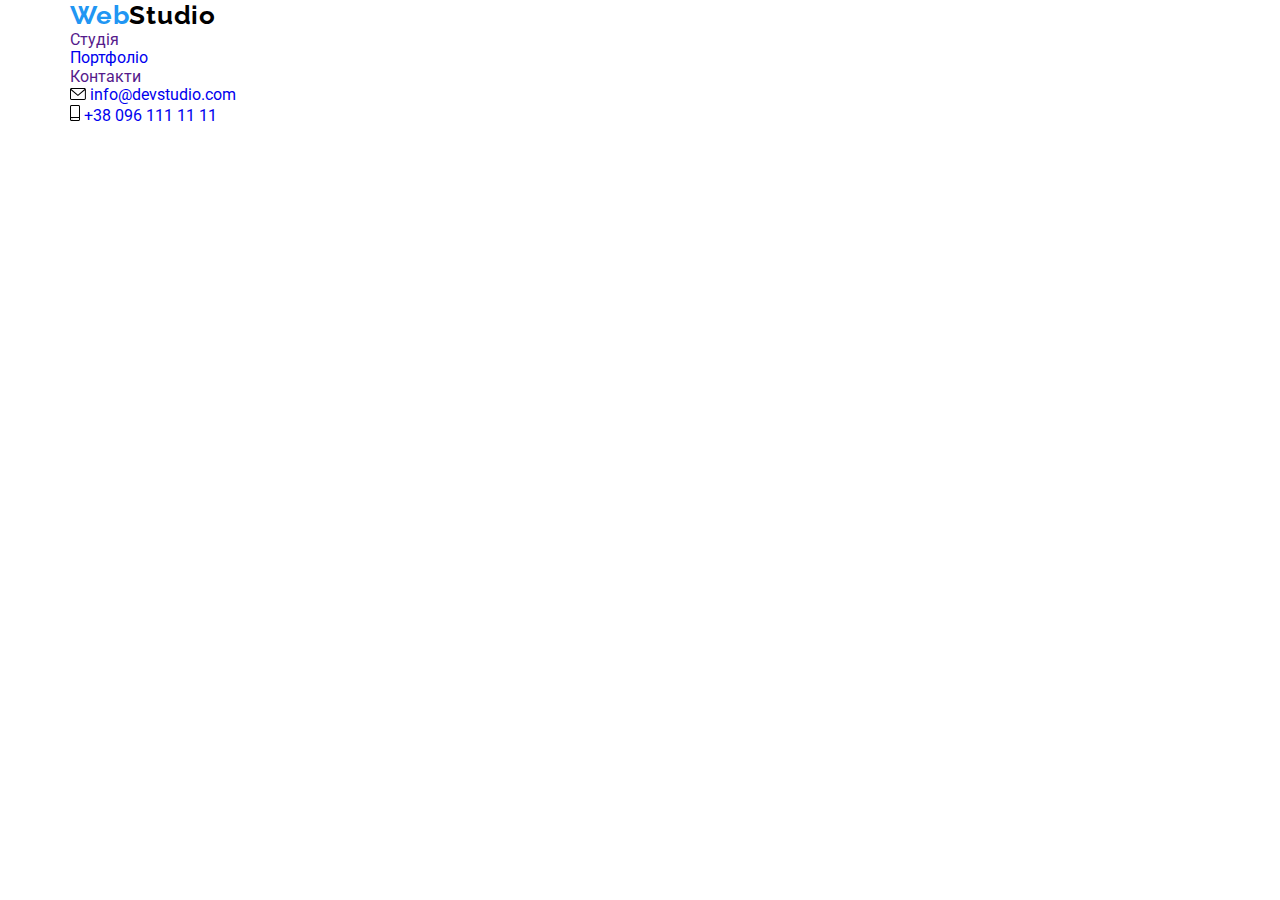
==== index.html @ 289522ed "add img" ====
<!DOCTYPE html>
<html lang="uk">
  <head>
    <meta charset="UTF-8" />
    <meta http-equiv="X-UA-Compatible" content="IE=edge" />
    <meta name="viewport" content="width=device-width, initial-scale=1.0" />
    <title lang="en">WebStudio</title>
    <link rel="preconnect" href="https://fonts.googleapis.com" />
    <link rel="preconnect" href="https://fonts.gstatic.com" crossorigin />
    <link
      href="https://fonts.googleapis.com/css2?family=Raleway:wght@700&family=Roboto:wght@400;500;700;900&display=swap"
      rel="stylesheet"
    />
    <link
      rel="stylesheet"
      href="https://cdn.jsdelivr.net/npm/modern-normalize@1.1.0/modern-normalize.min.css"
    />
    <link rel="stylesheet" href="./css/main.min.css" />
  </head>

  <body>
    <!-- header -->
    <header class="page-header">
      <div class="container page-header__container">
        <nav class="page-nav">
          <a class="logo link" href="./index.html" lang="en"
            >Web<span class="logo__dark">Studio</span></a
          >
          <ul class="menu list">
            <li class="menu__item">
              <a class="menu__link menu__link_current underline_current link" href="">Студія</a>
            </li>
            <li class="menu__item">
              <a class="menu__link link" href="./portfolio.html">Портфоліо</a>
            </li>
            <li class="menu__item">
              <a class="menu__link link" href="">Контакти</a>
            </li>
          </ul>
        </nav>

        <ul class="contacts list">
          <li class="contacts__item">
            <a
              class="contacts__link contacts__link_theme-light link"
              href="mailto:info@devstudio.com"
            >
              <svg class="contacts__icon" width="16" height="12">
                <use href="./images/sprite.svg#icon-envelope-hover"></use>
              </svg>
              info@devstudio.com</a
            >
          </li>
          <li class="contacts__item">
            <a class="contacts__link contacts__link_theme-light link" href="tel:+380961111111">
              <svg class="contacts__icon" width="10" height="16">
                <use href="./images/sprite.svg#icon-smartphone"></use>
              </svg>
              +38 096 111 11 11</a
            >
          </li>
        </ul>
      </div>
    </header>

    <main>
      <!-- hero -->
      <!-- <section class="hero">
        <div class="container">
          <h1 class="hero__title">Ефективні рішення для вашого бізнесу</h1>
          <button class="hero__btn" type="button" data-modal-open>Замовити послугу</button>
        </div>
      </section> -->

      <!-- content -->
      <!-- <section class="section">
        <div class="container">
          <h2 class="visually-hidden">наші переваги</h2>
          <ul class="content content__list list">
            <li>
              <div class="content__icon-box">
                <svg width="70" height="70">
                  <use href="./images/sprite.svg#icon-antenna"></use>
                </svg>
              </div>
              <h3 class="content__title">УВАГА ДО ДЕТАЛЕЙ</h3>
              <p class="content__text">
                Ідейні міркування, і навіть початок повсякденної роботи з формування позиції.
              </p>
            </li>
            <li>
              <div class="content__icon-box">
                <svg width="70" height="70">
                  <use href="./images/sprite.svg#icon-clock"></use>
                </svg>
              </div>
              <h3 class="content__title">ПУНКТУАЛЬНІСТЬ</h3>
              <p class="content__text">
                Завдання організації, особливо рамки і місце навчання кадрів тягне у себе.
              </p>
            </li>
            <li>
              <div class="content__icon-box">
                <svg width="70" height="70">
                  <use href="./images/sprite.svg#icon-diagram"></use>
                </svg>
              </div>
              <h3 class="content__title">ПЛАНУВАННЯ</h3>
              <p class="content__text">
                Так само консультація з широким активом значною мірою зумовлює.
              </p>
            </li>
            <li>
              <div class="content__icon-box">
                <svg width="70" height="70">
                  <use href="./images/sprite.svg#icon-astronaut"></use>
                </svg>
              </div>
              <h3 class="content__title">СУЧАСНІ ТЕХНОЛОГІЇ</h3>
              <p class="content__text">
                Значимість цих проблем настільки очевидна, що реалізація планових завдань.
              </p>
            </li>
          </ul>
        </div>
      </section> -->

      <!-- <section class="section section_no-padding-top">
        <div class="container">
          <h2 class="section__title">Чим ми займаємося</h2>
          <ul class="img-box list">
            <li class="img-box__item">
              <img src="./images/what-do/keyboard.jpg" alt="клавіатура" width="370" height="294" />
              <p class="img-box__text">Десктопні додатки</p>
            </li>
            <li class="img-box__item">
              <img src="./images/what-do/laptop.jpg" alt="ноутбук" width="370" height="294" />
              <p class="img-box__text">Мобільні додатки</p>
            </li>
            <li class="img-box__item">
              <img src="./images/what-do/tablet.jpg" alt="планшет" width="370" height="294" />
              <p class="img-box__text">Дизайнерські рішення</p>
            </li>
          </ul>
        </div>
      </section> -->

      <!-- team -->
      <!-- <section class="section section_other-background">
        <div class="container">
          <h2 class="section__title">Наша команда</h2>
          <ul class="team list">
            <li class="team__item">
              <img
                src="./images/employees/igor.jpg"
                alt="Ігор Дем'яненко"
                width="270"
                height="260"
              />
              <div class="team__wrapper">
                <h3 class="team__title">Ігор Дем'яненко</h3>
                <p class="team__text" lang="en">Product Designer</p>
                <ul class="social list">
                  <li class="social__item">
                    <a class="social__link" href="">
                      <svg class="social__icon" width="20" height="20">
                        <use href="./images/sprite.svg#icon-instagram"></use>
                      </svg>
                    </a>
                  </li>
                  <li class="social__item">
                    <a class="social__link" href="">
                      <svg class="social__icon" width="20" height="20">
                        <use href="./images/sprite.svg#icon-twitter"></use>
                      </svg>
                    </a>
                  </li>
                  <li class="social__item">
                    <a class="social__link" href="">
                      <svg class="social__icon" width="20" height="20">
                        <use href="./images/sprite.svg#icon-facebook"></use>
                      </svg>
                    </a>
                  </li>
                  <li class="social__item">
                    <a class="social__link" href="">
                      <svg class="social__icon" width="20" height="20">
                        <use href="./images/sprite.svg#icon-linkedin"></use>
                      </svg>
                    </a>
                  </li>
                </ul>
              </div>
            </li>
            <li class="team__item">
              <img src="./images/employees/olga.jpg" alt="Ольга Рєпіна" width="270" height="260" />
              <div class="team__wrapper">
                <h3 class="team__title">Ольга Рєпіна</h3>
                <p class="team__text" lang="en">Frontend Developer</p>
                <ul class="social list">
                  <li class="social__item">
                    <a class="social__link" href="">
                      <svg class="social__icon" width="20" height="20">
                        <use href="./images/sprite.svg#icon-instagram"></use>
                      </svg>
                    </a>
                  </li>
                  <li class="social__item">
                    <a class="social__link" href="">
                      <svg class="social__icon" width="20" height="20">
                        <use href="./images/sprite.svg#icon-twitter"></use>
                      </svg>
                    </a>
                  </li>
                  <li class="social__item">
                    <a class="social__link" href="">
                      <svg class="social__icon" width="20" height="20">
                        <use href="./images/sprite.svg#icon-facebook"></use>
                      </svg>
                    </a>
                  </li>
                  <li class="social__item">
                    <a class="social__link" href="">
                      <svg class="social__icon" width="20" height="20">
                        <use href="./images/sprite.svg#icon-linkedin"></use>
                      </svg>
                    </a>
                  </li>
                </ul>
              </div>
            </li>
            <li class="team__item">
              <img
                src="./images/employees/nikolay.jpg"
                alt="Микола Тарасов"
                width="270"
                height="260"
              />
              <div class="team__wrapper">
                <h3 class="team__title">Микола Тарасов</h3>
                <p class="team__text" lang="en">Marketing</p>
                <ul class="social list">
                  <li class="social__item">
                    <a class="social__link" href="">
                      <svg class="social__icon" width="20" height="20">
                        <use href="./images/sprite.svg#icon-instagram"></use>
                      </svg>
                    </a>
                  </li>
                  <li class="social__item">
                    <a class="social__link" href="">
                      <svg class="social__icon" width="20" height="20">
                        <use href="./images/sprite.svg#icon-twitter"></use>
                      </svg>
                    </a>
                  </li>
                  <li class="social__item">
                    <a class="social__link" href="">
                      <svg class="social__icon" width="20" height="20">
                        <use href="./images/sprite.svg#icon-facebook"></use>
                      </svg>
                    </a>
                  </li>
                  <li class="social__item">
                    <a class="social__link" href="">
                      <svg class="social__icon" width="20" height="20">
                        <use href="./images/sprite.svg#icon-linkedin"></use>
                      </svg>
                    </a>
                  </li>
                </ul>
              </div>
            </li>
            <li class="team__item">
              <img src="./images/employees/mykhail.jpg" alt="Михайло Єрмаков" width="270" />
              <div class="team__wrapper">
                <h3 class="team__title">Михайло Єрмаков</h3>
                <p class="team__text" lang="en">UI Designer</p>
                <ul class="social list">
                  <li class="social__item">
                    <a class="social__link" href="">
                      <svg class="social__icon" width="20" height="20">
                        <use href="./images/sprite.svg#icon-instagram"></use>
                      </svg>
                    </a>
                  </li>
                  <li class="social__item">
                    <a class="social__link" href="">
                      <svg class="social__icon" width="20" height="20">
                        <use href="./images/sprite.svg#icon-twitter"></use>
                      </svg>
                    </a>
                  </li>
                  <li class="social__item">
                    <a class="social__link" href="">
                      <svg class="social__icon" width="20" height="20">
                        <use href="./images/sprite.svg#icon-facebook"></use>
                      </svg>
                    </a>
                  </li>
                  <li class="social__item">
                    <a class="social__link" href="">
                      <svg class="social__icon" width="20" height="20">
                        <use href="./images/sprite.svg#icon-linkedin"></use>
                      </svg>
                    </a>
                  </li>
                </ul>
              </div>
            </li>
          </ul>
        </div>
      </section> -->

      <!-- clients -->
      <!-- <section class="section">
        <div class="container">
          <h2 class="section__title">Постійні клієнти</h2>
          <ul class="clients list">
            <li class="clients__item">
              <a href="" class="clients__link">
                <svg class="clients__icon" width="106" height="60">
                  <use href="./images/sprite.svg#icon-group-1"></use>
                </svg>
              </a>
            </li>
            <li class="clients__item">
              <a href="" class="clients__link">
                <svg class="clients__icon" width="106" height="60">
                  <use href="./images/sprite.svg#icon-group-2"></use>
                </svg>
              </a>
            </li>
            <li class="clients__item">
              <a href="" class="clients__link">
                <svg class="clients__icon" width="106" height="60">
                  <use href="./images/sprite.svg#icon-group-3"></use>
                </svg>
              </a>
            </li>
            <li class="clients__item">
              <a href="" class="clients__link">
                <svg class="clients__icon" width="106" height="60">
                  <use href="./images/sprite.svg#icon-group-4"></use>
                </svg>
              </a>
            </li>
            <li class="clients__item">
              <a href="" class="clients__link">
                <svg class="clients__icon" width="106" height="60">
                  <use href="./images/sprite.svg#icon-group-5"></use>
                </svg>
              </a>
            </li>
            <li class="clients__item">
              <a href="" class="clients__link">
                <svg class="clients__icon" width="106" height="60">
                  <use href="./images/sprite.svg#icon-group-6"></use>
                </svg>
              </a>
            </li>
          </ul>
        </div>
      </section> -->
    </main>

    <!-- footer -->
    <!-- <footer class="footer">
      <div class="container holder">
        <div class="address__footer">
          <a class="logo link" href="./index.html" lang="en"
            >Web<span class="logo__light">Studio</span></a
          >
          <address class="address">
            <ul class="address__list list">
              <li class="address__item">
                <a
                  class="address__map link"
                  href="https://goo.gl/maps/wQYxwLy2fmPHbs7g9"
                  target="_blank"
                  rel="noreferrer noopener"
                  >м. Київ, пр-т Лесі Українки, 26</a
                >
              </li>
              <li class="address__item">
                <a
                  class="address__link address__link_theme-dark link"
                  href="mailto:info@example.com"
                  >info@example.com></a
                >
              </li>
              <li class="address__item">
                <a class="address__link address__link_theme-dark link" href="tel:+380991111111"
                  >+38 099 111 11 11</a
                >
              </li>
            </ul>
          </address>
        </div> -->

    <!-- <div class="join">
          <h2 class="footer__title">приєднуйтесь</h2>
          <ul class="social list">
            <li class="social__item">
              <a href="" class="social__link social__link_theme-dark">
                <svg class="social__icon social__icon_theme-dark" width="20" height="20">
                  <use href="./images/sprite.svg#icon-instagram"></use>
                </svg>
              </a>
            </li>
            <li class="social__item">
              <a href="" class="social__link social__link_theme-dark">
                <svg class="social__icon social__icon_theme-dark" width="20" height="20">
                  <use href="./images/sprite.svg#icon-twitter"></use>
                </svg>
              </a>
            </li>
            <li class="social__item">
              <a href="" class="social__link social__link_theme-dark">
                <svg class="social__icon social__icon_theme-dark" width="20" height="20">
                  <use href="./images/sprite.svg#icon-facebook"></use>
                </svg>
              </a>
            </li>
            <li class="social__item">
              <a href="" class="social__link social__link_theme-dark">
                <svg class="social__icon social__icon_theme-dark" width="20" height="20">
                  <use href="./images/sprite.svg#icon-linkedin"></use>
                </svg>
              </a>
            </li>
          </ul>
        </div>

        <div class="form-footer">
          <p class="footer__title">Підпишіться на розсилку</p>
          <form class="subscribe">
            <label class="subscribe__label">
              <input type="email" name="email" class="subscribe__input" placeholder="E-mail" />
            </label>
            <button class="subscribe__btn" type="submit">
              <span class="subscribe__text"
                >Підписатися
                <svg class="subscribe__icon" width="24" height="24">
                  <use href="./images/sprite.svg#icon-send"></use>
                </svg>
              </span>
            </button>
          </form>
        </div>
      </div>
    </footer> -->

    <!-- modal btn -->

    <!-- <div class="backdrop is-hidden" data-modal>
      <div class="modal-box">
        <button type="button" class="modal-box__btn_close" data-modal-close>
          <svg class="modal-box__icon" width="11" height="11">
            <use href="./images/sprite.svg#icon-Vector"></use>
          </svg>
        </button>

        <form class="modal-form">
          <p class="modal-form__title">Залиште свої дані, ми вам передзвонимо</p>
          <label class="modal-form__field">
            <span class="modal-form__label">Ім'я</span>
            <span class="modal-form__wrapper">
              <input
                name="user_name"
                type="text"
                class="modal-form__input"
                required
                pattern="[a-zA-Zа-яА-ЯіІїЇ]+"
                minlength="2"
              />
              <svg class="modal-form__icon" width="18" height="18">
                <use href="./images/sprite.svg#icon-person"></use>
              </svg>
            </span>
          </label>
          <label class="modal-form__field">
            <span class="modal-form__label">Телефон</span>
            <span class="modal-form__wrapper">
              <input
                name="user_phone"
                type="tel"
                class="modal-form__input"
                required
                pattern="[0-9]{3}-[0-9]{3}-[0-9]{2}-[0-9]{2}"
                title="xxx-xxx-xx-xx"
              />
              <svg class="modal-form__icon" width="18" height="18">
                <use href="./images/sprite.svg#icon-phone"></use>
              </svg>
            </span>
          </label>
          <label class="modal-form__field">
            <span class="modal-form__label">Пошта</span>
            <span class="modal-form__wrapper">
              <input name="user_email" type="email" class="modal-form__input" required />
              <svg class="modal-form__icon" width="18" height="18">
                <use href="./images/sprite.svg#icon-email"></use>
              </svg>
            </span>
          </label>
          <label class="modal-form__field modal-form_textarea">
            <span class="modal-form__label">Коментар</span>
            <textarea
              class="modal-form__message"
              name="user_massage"
              placeholder="Введіть текст"
            ></textarea>
          </label>
          <input
            id="user-police"
            type="checkbox"
            name="user_police"
            class="modal-form__check visually-hidden"
          />
          <label for="user-police" class="modal-form_success"
            >Погоджуюся з розсилкою та приймаю&nbsp;<a href=""
              ><span class="modal-form__link">Умови договору</span></a
            ></label
          >
          <button type="submit" class="modal-form__submit">Відправити</button>
        </form>
      </div>
    </div> -->

    <!-- <script src="./js/modal.js"></script> -->
  </body>
</html>
---- css/main.min.css ----
.visually-hidden{position:absolute;white-space:nowrap;width:1px;height:1px;overflow:hidden;border:0;padding:0;clip:rect(0 0 0 0);clip-path:inset(50%);margin:-1px}:root{--primary-font: "Roboto", sans-serif;--secondary-font: "Raleway", sans-serif;--primary-text-color: #212121;--secondary-text-color: #757575;--accent-color: #2196F3;--main-color: #FFFFFF;--icon-color: #afb1b8;--duration: 250ms;--timing-function: cubic-bezier(0.4, 0, 0.2, 1)}h1,h2,h3,h4,p{margin-top:0;margin-bottom:0}ol,ul{margin-top:0;margin-bottom:0;padding-left:0}img{display:block}button{cursor:pointer}.list{list-style:none}.link{text-decoration:none}body{font-family:var(--primary-font);color:var(--primary-text-color)}.container{padding-left:15px;padding-right:15px}@media screen and (min-width: 480px){.container{width:450px;margin-left:auto;margin-right:auto}}@media screen and (min-width: 768px){.container{width:738px}}@media screen and (min-width: 1200px){.container{width:1170px}}img{display:block;max-width:100%;height:auto}.section__title{font-weight:700;font-size:36px;line-height:1.16;text-align:center;letter-spacing:.03em;margin-bottom:50px}.backdrop{position:fixed;z-index:100;top:0;left:0;width:100%;height:100%;background-color:rgba(0,0,0,.2);transition:opacity var(--duration) var(--timing-function),visibility var(--duration) var(--timing-function)}.backdrop.is-hidden{opacity:0;visibility:hidden;pointer-events:none}.modal-box{position:absolute;top:50%;left:50%;transform:translate(-50%, -50%);width:528px;height:581px;background-color:var(--main-color);padding:40px}.modal-box__btn_close{position:absolute;top:8px;right:8px;display:flex;align-items:center;justify-content:center;width:30px;height:30px;border-radius:50%;background-color:var(--main-color);border:1px solid rgba(0,0,0,.1);padding:0}.modal-box__icon{transition:fill var(--duration) var(--timing-function)}.modal-box__btn_close:hover .modal-box__icon,.modal-box__btn_close:focus .modal-box__icon{fill:var(--accent-color)}.modal-form{display:flex;flex-direction:column}.modal-form__title{font-weight:700;font-size:20px;line-height:1.15;text-align:center;letter-spacing:.03em;margin-bottom:12px}.modal-form__field{margin-bottom:10px}.modal-form_textarea{margin-bottom:20px}.modal-form__label{display:block;font-weight:400;font-size:12px;line-height:1.16;letter-spacing:.01em;color:var(--secondary-text-color);margin-bottom:4px}.modal-form__wrapper{display:block;position:relative}.modal-form__input{width:100%;height:40px;border:1px solid rgba(33,33,33,.2);border-radius:4px;padding-left:42px;transition:border-color var(--duration) var(--timing-function)}.modal-form__input:focus{outline:0;border-color:var(--accent-color)}.modal-form__icon{position:absolute;top:11px;left:12px;transition:fill var(--duration) var(--timing-function)}.modal-form__input:focus+.modal-form__icon{fill:var(--accent-color)}.modal-form__message{display:block;width:100%;height:120px;padding:12px 16px;border:1px solid rgba(33,33,33,.2);border-radius:4px;resize:none;font-size:12px;transition:border-color var(--duration) var(--timing-function)}.modal-form__message::placeholder{font-size:12px;color:rgba(117,117,117,.5)}.modal-form__message:focus{outline:0;border-color:var(--accent-color)}.modal-form_success{display:flex;justify-content:center;align-items:center;font-weight:400;font-size:14px;line-height:1.71;letter-spacing:.03em;color:var(--secondary-text-color);margin-bottom:30px;cursor:pointer}.modal-form_success::before{display:block;width:16px;height:15px;border:1px solid var(--primary-text-color);box-shadow:0px 4px 4px rgba(0,0,0,.25);border-radius:2px;content:"";cursor:pointer;margin-right:7px}.modal-form__check:checked+.modal-form_success::before{background-color:var(--accent-color);background-image:url("../images/vector/vector-fake.svg");background-repeat:no-repeat;background-position:center;border-color:rgba(0,0,0,0)}.modal-form__check:focus+.modal-form_success::before{outline:1px solid var(--accent-color)}.modal-form__link{color:var(--accent-color);text-decoration:underline var(--accent-color)}.modal-form__submit{align-self:center;border-radius:4px;min-width:200px;padding:10px 32px;font-weight:700;font-size:16px;line-height:1.88;align-items:center;letter-spacing:.06em;color:var(--main-color);background-color:var(--accent-color);border-color:rgba(0,0,0,0);transition:background-color var(--duration) var(--timing-function),box-shadow var(--duration) var(--timing-function)}.modal-form__submit:hover,.modal-form__submit:focus{background-color:#188ce8;box-shadow:0px 4px 4px rgba(0,0,0,.15)}.logo{font-family:var(--secondary-font);font-weight:700;font-size:26px;line-height:1.19;letter-spacing:.03em;color:var(--accent-color)}.logo__dark{color:#000;margin-right:93px}.logo__light{color:var(--main-color)}.hero{max-width:1600px;background-color:#2f303a;text-align:center;padding-top:200px;padding-bottom:200px;background-image:linear-gradient(rgba(47, 48, 58, 0.4), rgba(47, 48, 58, 0.4)),url(../images/hero/bg.jpg);background-size:cover;background-position:center;background-repeat:no-repeat;background-color:#c4c4c4;margin-left:auto;margin-right:auto}.hero__title{width:696px;font-weight:900;font-size:44px;line-height:1.36;letter-spacing:.06em;align-items:center;text-transform:uppercase;color:var(--main-color);margin-left:auto;margin-right:auto;margin-bottom:30px}.hero__btn{border-radius:4px;min-width:200px;padding:10px 32px;font-weight:700;font-size:16px;line-height:1.88;align-items:center;letter-spacing:.06em;color:var(--main-color);background-color:var(--accent-color);border-color:rgba(0,0,0,0);transition:background-color var(--duration) var(--timing-function),box-shadow var(--duration) var(--timing-function)}.hero__btn:hover,.hero__btn:focus{background-color:#188ce8;box-shadow:0px 4px 4px rgba(0,0,0,.15)}.section{padding-top:94px;padding-bottom:94px}.content__list{display:flex;flex-wrap:wrap;justify-content:space-between}.content__title{font-weight:700;font-size:14px;line-height:1.14;letter-spacing:.03em;text-transform:uppercase;margin-bottom:10px}.content__text{width:270px;font-weight:400;font-size:14px;line-height:1.71;letter-spacing:.03em;color:var(--secondary-text-color)}.content__icon-box{display:flex;justify-content:center;align-items:center;margin-bottom:30px;width:270px;height:120px;background-color:#f5f4fa;border-radius:4px}.section_no-padding-top{padding-top:0px}.img-box{display:flex;justify-content:space-between}.img-box__item{position:relative}.img-box__text{position:absolute;display:flex;align-items:center;justify-content:center;font-family:var(--primary-font);font-weight:700;font-size:14px;line-height:1.14;letter-spacing:.03em;text-transform:uppercase;color:var(--main-color);width:100%;height:70px;background:rgba(47,48,58,.8);bottom:0}.section_other-background{background-color:#f5f4fa}.team{display:flex;flex-wrap:wrap}.team__item{width:270px;height:428px;background:var(--main-color);box-shadow:0px 1px 3px rgba(0,0,0,.12),0px 1px 1px rgba(0,0,0,.14),0px 2px 1px rgba(0,0,0,.2);border-radius:0px 0px 4px 4px;flex-basis:calc((100% - 90px)/4)}.team__item:not(:nth-child(4n)){margin-right:30px}.team__title{font-weight:500;font-size:16px;line-height:1.19;text-align:center;letter-spacing:.03em;margin-bottom:10px}.team__text{font-weight:400;font-size:16px;line-height:1.19;text-align:center;letter-spacing:.03em;color:var(--secondary-text-color);margin-bottom:16px}.team__wrapper{padding-top:30px;padding-bottom:30px}.social{display:flex;justify-content:center;gap:10px}.social__link{display:flex;justify-content:center;align-items:center;width:44px;height:44px;border-radius:50%;background-color:var(--main-color);transition:background-color var(--duration) var(--timing-function)}.social__link:hover,.social__link:focus{background-color:var(--accent-color)}.social__icon{fill:var(--icon-color);transition:fill var(--duration) var(--timing-function)}.social__link:hover .social__icon,.social__link:focus .social__icon{fill:var(--main-color)}.clients{display:flex;justify-content:center;gap:30px}.clients__item{width:170px;height:92px}.clients__link{display:flex;justify-content:center;align-items:center;width:100%;height:100%;border:1px solid var(--icon-color);border-radius:4px;transition:border-color var(--duration) var(--timing-function)}.clients__link:hover,.clients__link:focus{border-color:var(--accent-color)}.clients__icon{fill:var(--icon-color);transition:fill var(--duration) var(--timing-function)}.clients__link:hover .clients__icon,.clients__link:focus .clients__icon{fill:var(--accent-color)}.footer{display:flex;background-color:#2f303a;padding:60px 0px}.footer__title{font-family:var(--primary-font);font-weight:700;font-size:14px;line-height:1.14;letter-spacing:.03em;text-transform:uppercase;color:var(--main-color);margin-bottom:20px}.holder{display:flex;align-items:baseline}.address__footer{flex-grow:1;margin-right:70px}.address{font-style:normal;margin-top:20px}.address__map{font-weight:400;font-size:14px;line-height:1.71;letter-spacing:.03em;color:var(--main-color);transition:color var(--duration) var(--timing-function)}.address__map:hover,.address__map:focus{color:var(--accent-color)}.address__item:not(:last-child){margin-bottom:9px}.address__link{display:flex;align-items:center;font-weight:500;font-size:14px;line-height:1.14;letter-spacing:.02em;transition:color var(--duration) var(--timing-function)}.address__link:hover,.address__link:focus{color:var(--accent-color)}.address__link_theme-dark{color:rgba(255,255,255,.6)}.join{margin-right:93px}.social__icon_theme-dark{fill:var(--main-color)}.social__link_theme-dark{background-color:rgba(255,255,255,.1)}.subscribe{display:flex}.subscribe__input{width:358px;height:50px;padding:16px 15px;border:1px solid rgba(255,255,255,.3);filter:drop-shadow(0px 4px 4px rgba(0, 0, 0, 0.15));border-radius:4px;background-color:#2f303a;color:var(--main-color);font-family:var(--primary-font);font-weight:400;font-size:16px;line-height:1.25;letter-spacing:.03em}.subscribe__btn{width:200px;height:50px;border-radius:4px;padding-left:28px;margin-left:12px;background-color:var(--accent-color);border-color:rgba(0,0,0,0);transition:background-color var(--duration) var(--timing-function),box-shadow var(--duration) var(--timing-function)}.subscribe__btn:hover,.subscribe__btn:focus{background-color:#188ce8;box-shadow:0px 4px 4px rgba(0,0,0,.15)}.subscribe__text{display:flex;align-items:center;justify-content:center;font-family:var(--primary-font);font-weight:700;font-size:16px;line-height:1.88;align-items:center;letter-spacing:.06em;color:var(--main-color)}.subscribe__icon{margin-left:10px}.portfolio-nav{display:flex;margin-bottom:50px;justify-content:center}.portfolio-nav__item:not(:last-child){margin-right:8px}.portfolio-btn{font-weight:500;font-size:16px;line-height:1.62;text-align:center;letter-spacing:.03em;cursor:pointer;background-color:#f5f4fa;border-radius:4px;border-color:rgba(0,0,0,0);padding:6px 22px;transition:color var(--duration) var(--timing-function),background-color var(--duration) var(--timing-function),box-shadow var(--duration) var(--timing-function)}.portfolio-btn:hover,.portfolio-btn:focus{color:var(--main-color);background-color:var(--accent-color);box-shadow:0px 4px 4px rgba(0,0,0,.25)}.portfolio-cards{display:flex;flex-wrap:wrap;gap:30px}.portfolio-cards__box{border:1px solid #eee;border-top:rgba(0,0,0,0);padding:24px 20px}.portfolio-cards__title{font-weight:700;font-size:18px;line-height:2;letter-spacing:.06em;margin-bottom:4px;color:var(--primary-text-color)}.portfolio-cards__text{font-weight:400;font-size:16px;line-height:1.88;letter-spacing:.03em;color:var(--secondary-text-color)}.portfolio-cards__link{display:block;transition:box-shadow var(--duration) var(--timing-function)}.portfolio-cards__link:hover,.portfolio-cards__link:focus{cursor:pointer;box-shadow:0px 4px 4px rgba(0,0,0,.25)}.portfolio-cards_overlay{position:relative;overflow:hidden}.overlay{position:absolute;top:0;left:0;font-family:var(--primary-font);font-weight:400;font-size:18px;line-height:1.56;letter-spacing:.03em;color:var(--main-color);background-color:rgba(33,150,243,.9);padding:63px 24px;width:100%;height:100%;transform:translate(0, 100%);transition:transform var(--duration) var(--timing-function)}.portfolio-cards__link:hover .overlay,.portfolio-cards__link:focus .overlay{transform:translate(0, 0)}/*# sourceMappingURL=main.min.css.map */
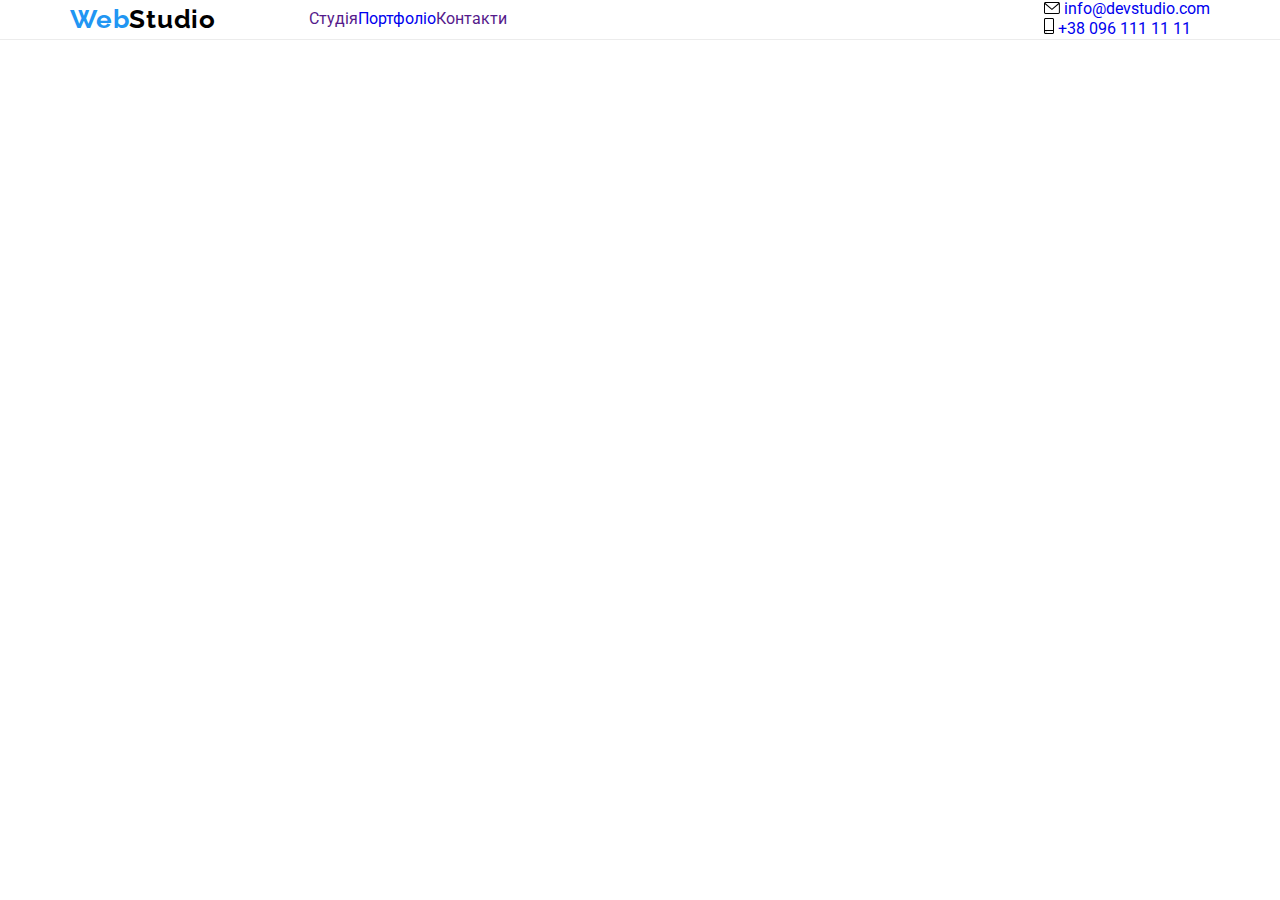
==== commit afcb5fe0: "add mobile-menu" ====
--- a/index.html
+++ b/index.html
@@ -60,6 +60,58 @@
             >
           </li>
         </ul>
+        <button type="button" class="mobile-menu-open" data-menu-open>
+          <svg class="mobile-menu-open__icon" width="40" height="40">
+            <use href="./images/sprite.svg#icon-menu"></use>
+          </svg>
+        </button>
+      </div>
+
+      <div class="mobile-menu" data-menu>
+        <div class="container mobile-menu__container">
+          <button type="button" class="mobile-menu__close-btn" data-menu-close>
+            <svg class="mobile-menu__close-icon" width="40" height="40">
+              <use href="./images/sprite.svg#icon-Vector"></use>
+            </svg>
+          </button>
+          <ul class="mobile-menu__list list">
+            <li class="mobile-menu__item">
+              <a class="link mobile-menu__link mobile-menu__link_current" href="">Студія</a>
+            </li>
+            <li class="mobile-menu__item">
+              <a class="link mobile-menu__link" href="">Портфоліо</a>
+            </li>
+            <li class="mobile-menu__item">
+              <a class="link mobile-menu__link" href="">Контакти</a>
+            </li>
+          </ul>
+          <ul class="mobile-contacts list">
+            <li class="mobile-contacts__item">
+              <a class="link mobile-contacts__link" href="tel:+380961111111"> +38 096 111 11 11 </a>
+            </li>
+            <li class="mobile-contacts__item">
+              <a
+                class="link mobile-contacts__link mobile-contacts__link_change"
+                href="mailto:info@devstudio.com"
+                >info@devstudio.com</a
+              >
+            </li>
+          </ul>
+          <ul class="mobile-socials list">
+            <li class="mobile-socials__item">
+              <a href="" class="mobile-socials__link link" target="_blank">Instagram</a>
+            </li>
+            <li class="mobile-socials__item">
+              <a href="" class="mobile-socials__link link" target="_blank">Twitter</a>
+            </li>
+            <li class="mobile-socials__item">
+              <a href="" class="mobile-socials__link link" target="_blank">Facebook</a>
+            </li>
+            <li class="mobile-socials__item">
+              <a href="" class="mobile-socials__link link" target="_blank">LinkedIn</a>
+            </li>
+          </ul>
+        </div>
       </div>
     </header>
 
@@ -528,6 +580,8 @@
       </div>
     </div> -->
 
+    <script src="./js/mobile-menu.js"></script>
+
     <!-- <script src="./js/modal.js"></script> -->
   </body>
 </html>
--- a/css/main.min.css
+++ b/css/main.min.css
@@ -1 +1 @@
-.visually-hidden{position:absolute;white-space:nowrap;width:1px;height:1px;overflow:hidden;border:0;padding:0;clip:rect(0 0 0 0);clip-path:inset(50%);margin:-1px}:root{--primary-font: "Roboto", sans-serif;--secondary-font: "Raleway", sans-serif;--primary-text-color: #212121;--secondary-text-color: #757575;--accent-color: #2196F3;--main-color: #FFFFFF;--icon-color: #afb1b8;--duration: 250ms;--timing-function: cubic-bezier(0.4, 0, 0.2, 1)}h1,h2,h3,h4,p{margin-top:0;margin-bottom:0}ol,ul{margin-top:0;margin-bottom:0;padding-left:0}img{display:block}button{cursor:pointer}.list{list-style:none}.link{text-decoration:none}body{font-family:var(--primary-font);color:var(--primary-text-color)}.container{padding-left:15px;padding-right:15px}@media screen and (min-width: 480px){.container{width:450px;margin-left:auto;margin-right:auto}}@media screen and (min-width: 768px){.container{width:738px}}@media screen and (min-width: 1200px){.container{width:1170px}}img{display:block;max-width:100%;height:auto}.section__title{font-weight:700;font-size:36px;line-height:1.16;text-align:center;letter-spacing:.03em;margin-bottom:50px}.backdrop{position:fixed;z-index:100;top:0;left:0;width:100%;height:100%;background-color:rgba(0,0,0,.2);transition:opacity var(--duration) var(--timing-function),visibility var(--duration) var(--timing-function)}.backdrop.is-hidden{opacity:0;visibility:hidden;pointer-events:none}.modal-box{position:absolute;top:50%;left:50%;transform:translate(-50%, -50%);width:528px;height:581px;background-color:var(--main-color);padding:40px}.modal-box__btn_close{position:absolute;top:8px;right:8px;display:flex;align-items:center;justify-content:center;width:30px;height:30px;border-radius:50%;background-color:var(--main-color);border:1px solid rgba(0,0,0,.1);padding:0}.modal-box__icon{transition:fill var(--duration) var(--timing-function)}.modal-box__btn_close:hover .modal-box__icon,.modal-box__btn_close:focus .modal-box__icon{fill:var(--accent-color)}.modal-form{display:flex;flex-direction:column}.modal-form__title{font-weight:700;font-size:20px;line-height:1.15;text-align:center;letter-spacing:.03em;margin-bottom:12px}.modal-form__field{margin-bottom:10px}.modal-form_textarea{margin-bottom:20px}.modal-form__label{display:block;font-weight:400;font-size:12px;line-height:1.16;letter-spacing:.01em;color:var(--secondary-text-color);margin-bottom:4px}.modal-form__wrapper{display:block;position:relative}.modal-form__input{width:100%;height:40px;border:1px solid rgba(33,33,33,.2);border-radius:4px;padding-left:42px;transition:border-color var(--duration) var(--timing-function)}.modal-form__input:focus{outline:0;border-color:var(--accent-color)}.modal-form__icon{position:absolute;top:11px;left:12px;transition:fill var(--duration) var(--timing-function)}.modal-form__input:focus+.modal-form__icon{fill:var(--accent-color)}.modal-form__message{display:block;width:100%;height:120px;padding:12px 16px;border:1px solid rgba(33,33,33,.2);border-radius:4px;resize:none;font-size:12px;transition:border-color var(--duration) var(--timing-function)}.modal-form__message::placeholder{font-size:12px;color:rgba(117,117,117,.5)}.modal-form__message:focus{outline:0;border-color:var(--accent-color)}.modal-form_success{display:flex;justify-content:center;align-items:center;font-weight:400;font-size:14px;line-height:1.71;letter-spacing:.03em;color:var(--secondary-text-color);margin-bottom:30px;cursor:pointer}.modal-form_success::before{display:block;width:16px;height:15px;border:1px solid var(--primary-text-color);box-shadow:0px 4px 4px rgba(0,0,0,.25);border-radius:2px;content:"";cursor:pointer;margin-right:7px}.modal-form__check:checked+.modal-form_success::before{background-color:var(--accent-color);background-image:url("../images/vector/vector-fake.svg");background-repeat:no-repeat;background-position:center;border-color:rgba(0,0,0,0)}.modal-form__check:focus+.modal-form_success::before{outline:1px solid var(--accent-color)}.modal-form__link{color:var(--accent-color);text-decoration:underline var(--accent-color)}.modal-form__submit{align-self:center;border-radius:4px;min-width:200px;padding:10px 32px;font-weight:700;font-size:16px;line-height:1.88;align-items:center;letter-spacing:.06em;color:var(--main-color);background-color:var(--accent-color);border-color:rgba(0,0,0,0);transition:background-color var(--duration) var(--timing-function),box-shadow var(--duration) var(--timing-function)}.modal-form__submit:hover,.modal-form__submit:focus{background-color:#188ce8;box-shadow:0px 4px 4px rgba(0,0,0,.15)}.logo{font-family:var(--secondary-font);font-weight:700;font-size:26px;line-height:1.19;letter-spacing:.03em;color:var(--accent-color)}.logo__dark{color:#000;margin-right:93px}.logo__light{color:var(--main-color)}.hero{max-width:1600px;background-color:#2f303a;text-align:center;padding-top:200px;padding-bottom:200px;background-image:linear-gradient(rgba(47, 48, 58, 0.4), rgba(47, 48, 58, 0.4)),url(../images/hero/bg.jpg);background-size:cover;background-position:center;background-repeat:no-repeat;background-color:#c4c4c4;margin-left:auto;margin-right:auto}.hero__title{width:696px;font-weight:900;font-size:44px;line-height:1.36;letter-spacing:.06em;align-items:center;text-transform:uppercase;color:var(--main-color);margin-left:auto;margin-right:auto;margin-bottom:30px}.hero__btn{border-radius:4px;min-width:200px;padding:10px 32px;font-weight:700;font-size:16px;line-height:1.88;align-items:center;letter-spacing:.06em;color:var(--main-color);background-color:var(--accent-color);border-color:rgba(0,0,0,0);transition:background-color var(--duration) var(--timing-function),box-shadow var(--duration) var(--timing-function)}.hero__btn:hover,.hero__btn:focus{background-color:#188ce8;box-shadow:0px 4px 4px rgba(0,0,0,.15)}.section{padding-top:94px;padding-bottom:94px}.content__list{display:flex;flex-wrap:wrap;justify-content:space-between}.content__title{font-weight:700;font-size:14px;line-height:1.14;letter-spacing:.03em;text-transform:uppercase;margin-bottom:10px}.content__text{width:270px;font-weight:400;font-size:14px;line-height:1.71;letter-spacing:.03em;color:var(--secondary-text-color)}.content__icon-box{display:flex;justify-content:center;align-items:center;margin-bottom:30px;width:270px;height:120px;background-color:#f5f4fa;border-radius:4px}.section_no-padding-top{padding-top:0px}.img-box{display:flex;justify-content:space-between}.img-box__item{position:relative}.img-box__text{position:absolute;display:flex;align-items:center;justify-content:center;font-family:var(--primary-font);font-weight:700;font-size:14px;line-height:1.14;letter-spacing:.03em;text-transform:uppercase;color:var(--main-color);width:100%;height:70px;background:rgba(47,48,58,.8);bottom:0}.section_other-background{background-color:#f5f4fa}.team{display:flex;flex-wrap:wrap}.team__item{width:270px;height:428px;background:var(--main-color);box-shadow:0px 1px 3px rgba(0,0,0,.12),0px 1px 1px rgba(0,0,0,.14),0px 2px 1px rgba(0,0,0,.2);border-radius:0px 0px 4px 4px;flex-basis:calc((100% - 90px)/4)}.team__item:not(:nth-child(4n)){margin-right:30px}.team__title{font-weight:500;font-size:16px;line-height:1.19;text-align:center;letter-spacing:.03em;margin-bottom:10px}.team__text{font-weight:400;font-size:16px;line-height:1.19;text-align:center;letter-spacing:.03em;color:var(--secondary-text-color);margin-bottom:16px}.team__wrapper{padding-top:30px;padding-bottom:30px}.social{display:flex;justify-content:center;gap:10px}.social__link{display:flex;justify-content:center;align-items:center;width:44px;height:44px;border-radius:50%;background-color:var(--main-color);transition:background-color var(--duration) var(--timing-function)}.social__link:hover,.social__link:focus{background-color:var(--accent-color)}.social__icon{fill:var(--icon-color);transition:fill var(--duration) var(--timing-function)}.social__link:hover .social__icon,.social__link:focus .social__icon{fill:var(--main-color)}.clients{display:flex;justify-content:center;gap:30px}.clients__item{width:170px;height:92px}.clients__link{display:flex;justify-content:center;align-items:center;width:100%;height:100%;border:1px solid var(--icon-color);border-radius:4px;transition:border-color var(--duration) var(--timing-function)}.clients__link:hover,.clients__link:focus{border-color:var(--accent-color)}.clients__icon{fill:var(--icon-color);transition:fill var(--duration) var(--timing-function)}.clients__link:hover .clients__icon,.clients__link:focus .clients__icon{fill:var(--accent-color)}.footer{display:flex;background-color:#2f303a;padding:60px 0px}.footer__title{font-family:var(--primary-font);font-weight:700;font-size:14px;line-height:1.14;letter-spacing:.03em;text-transform:uppercase;color:var(--main-color);margin-bottom:20px}.holder{display:flex;align-items:baseline}.address__footer{flex-grow:1;margin-right:70px}.address{font-style:normal;margin-top:20px}.address__map{font-weight:400;font-size:14px;line-height:1.71;letter-spacing:.03em;color:var(--main-color);transition:color var(--duration) var(--timing-function)}.address__map:hover,.address__map:focus{color:var(--accent-color)}.address__item:not(:last-child){margin-bottom:9px}.address__link{display:flex;align-items:center;font-weight:500;font-size:14px;line-height:1.14;letter-spacing:.02em;transition:color var(--duration) var(--timing-function)}.address__link:hover,.address__link:focus{color:var(--accent-color)}.address__link_theme-dark{color:rgba(255,255,255,.6)}.join{margin-right:93px}.social__icon_theme-dark{fill:var(--main-color)}.social__link_theme-dark{background-color:rgba(255,255,255,.1)}.subscribe{display:flex}.subscribe__input{width:358px;height:50px;padding:16px 15px;border:1px solid rgba(255,255,255,.3);filter:drop-shadow(0px 4px 4px rgba(0, 0, 0, 0.15));border-radius:4px;background-color:#2f303a;color:var(--main-color);font-family:var(--primary-font);font-weight:400;font-size:16px;line-height:1.25;letter-spacing:.03em}.subscribe__btn{width:200px;height:50px;border-radius:4px;padding-left:28px;margin-left:12px;background-color:var(--accent-color);border-color:rgba(0,0,0,0);transition:background-color var(--duration) var(--timing-function),box-shadow var(--duration) var(--timing-function)}.subscribe__btn:hover,.subscribe__btn:focus{background-color:#188ce8;box-shadow:0px 4px 4px rgba(0,0,0,.15)}.subscribe__text{display:flex;align-items:center;justify-content:center;font-family:var(--primary-font);font-weight:700;font-size:16px;line-height:1.88;align-items:center;letter-spacing:.06em;color:var(--main-color)}.subscribe__icon{margin-left:10px}.portfolio-nav{display:flex;margin-bottom:50px;justify-content:center}.portfolio-nav__item:not(:last-child){margin-right:8px}.portfolio-btn{font-weight:500;font-size:16px;line-height:1.62;text-align:center;letter-spacing:.03em;cursor:pointer;background-color:#f5f4fa;border-radius:4px;border-color:rgba(0,0,0,0);padding:6px 22px;transition:color var(--duration) var(--timing-function),background-color var(--duration) var(--timing-function),box-shadow var(--duration) var(--timing-function)}.portfolio-btn:hover,.portfolio-btn:focus{color:var(--main-color);background-color:var(--accent-color);box-shadow:0px 4px 4px rgba(0,0,0,.25)}.portfolio-cards{display:flex;flex-wrap:wrap;gap:30px}.portfolio-cards__box{border:1px solid #eee;border-top:rgba(0,0,0,0);padding:24px 20px}.portfolio-cards__title{font-weight:700;font-size:18px;line-height:2;letter-spacing:.06em;margin-bottom:4px;color:var(--primary-text-color)}.portfolio-cards__text{font-weight:400;font-size:16px;line-height:1.88;letter-spacing:.03em;color:var(--secondary-text-color)}.portfolio-cards__link{display:block;transition:box-shadow var(--duration) var(--timing-function)}.portfolio-cards__link:hover,.portfolio-cards__link:focus{cursor:pointer;box-shadow:0px 4px 4px rgba(0,0,0,.25)}.portfolio-cards_overlay{position:relative;overflow:hidden}.overlay{position:absolute;top:0;left:0;font-family:var(--primary-font);font-weight:400;font-size:18px;line-height:1.56;letter-spacing:.03em;color:var(--main-color);background-color:rgba(33,150,243,.9);padding:63px 24px;width:100%;height:100%;transform:translate(0, 100%);transition:transform var(--duration) var(--timing-function)}.portfolio-cards__link:hover .overlay,.portfolio-cards__link:focus .overlay{transform:translate(0, 0)}/*# sourceMappingURL=main.min.css.map */+.visually-hidden{position:absolute;white-space:nowrap;width:1px;height:1px;overflow:hidden;border:0;padding:0;clip:rect(0 0 0 0);clip-path:inset(50%);margin:-1px}:root{--primary-font: "Roboto", sans-serif;--secondary-font: "Raleway", sans-serif;--primary-text-color: #212121;--secondary-text-color: #757575;--accent-color: #2196F3;--main-color: #FFFFFF;--icon-color: #afb1b8;--duration: 250ms;--timing-function: cubic-bezier(0.4, 0, 0.2, 1)}h1,h2,h3,h4,p{margin-top:0;margin-bottom:0}ol,ul{margin-top:0;margin-bottom:0;padding-left:0}img{display:block}button{cursor:pointer}.list{list-style:none}.link{text-decoration:none}body{font-family:var(--primary-font);color:var(--primary-text-color)}.container{padding-left:15px;padding-right:15px}@media screen and (min-width: 480px){.container{width:450px;margin-left:auto;margin-right:auto}}@media screen and (min-width: 768px){.container{width:738px}}@media screen and (min-width: 1200px){.container{width:1170px}}img{display:block;max-width:100%;height:auto}.section__title{font-weight:700;font-size:36px;line-height:1.16;text-align:center;letter-spacing:.03em;margin-bottom:50px}.backdrop{position:fixed;z-index:100;top:0;left:0;width:100%;height:100%;background-color:rgba(0,0,0,.2);transition:opacity var(--duration) var(--timing-function),visibility var(--duration) var(--timing-function)}.backdrop.is-hidden{opacity:0;visibility:hidden;pointer-events:none}.modal-box{position:absolute;top:50%;left:50%;transform:translate(-50%, -50%);width:528px;height:581px;background-color:var(--main-color);padding:40px}.modal-box__btn_close{position:absolute;top:8px;right:8px;display:flex;align-items:center;justify-content:center;width:30px;height:30px;border-radius:50%;background-color:var(--main-color);border:1px solid rgba(0,0,0,.1);padding:0}.modal-box__icon{transition:fill var(--duration) var(--timing-function)}.modal-box__btn_close:hover .modal-box__icon,.modal-box__btn_close:focus .modal-box__icon{fill:var(--accent-color)}.modal-form{display:flex;flex-direction:column}.modal-form__title{font-weight:700;font-size:20px;line-height:1.15;text-align:center;letter-spacing:.03em;margin-bottom:12px}.modal-form__field{margin-bottom:10px}.modal-form_textarea{margin-bottom:20px}.modal-form__label{display:block;font-weight:400;font-size:12px;line-height:1.16;letter-spacing:.01em;color:var(--secondary-text-color);margin-bottom:4px}.modal-form__wrapper{display:block;position:relative}.modal-form__input{width:100%;height:40px;border:1px solid rgba(33,33,33,.2);border-radius:4px;padding-left:42px;transition:border-color var(--duration) var(--timing-function)}.modal-form__input:focus{outline:0;border-color:var(--accent-color)}.modal-form__icon{position:absolute;top:11px;left:12px;transition:fill var(--duration) var(--timing-function)}.modal-form__input:focus+.modal-form__icon{fill:var(--accent-color)}.modal-form__message{display:block;width:100%;height:120px;padding:12px 16px;border:1px solid rgba(33,33,33,.2);border-radius:4px;resize:none;font-size:12px;transition:border-color var(--duration) var(--timing-function)}.modal-form__message::placeholder{font-size:12px;color:rgba(117,117,117,.5)}.modal-form__message:focus{outline:0;border-color:var(--accent-color)}.modal-form_success{display:flex;justify-content:center;align-items:center;font-weight:400;font-size:14px;line-height:1.71;letter-spacing:.03em;color:var(--secondary-text-color);margin-bottom:30px;cursor:pointer}.modal-form_success::before{display:block;width:16px;height:15px;border:1px solid var(--primary-text-color);box-shadow:0px 4px 4px rgba(0,0,0,.25);border-radius:2px;content:"";cursor:pointer;margin-right:7px}.modal-form__check:checked+.modal-form_success::before{background-color:var(--accent-color);background-image:url("../images/vector/vector-fake.svg");background-repeat:no-repeat;background-position:center;border-color:rgba(0,0,0,0)}.modal-form__check:focus+.modal-form_success::before{outline:1px solid var(--accent-color)}.modal-form__link{color:var(--accent-color);text-decoration:underline var(--accent-color)}.modal-form__submit{align-self:center;border-radius:4px;min-width:200px;padding:10px 32px;font-weight:700;font-size:16px;line-height:1.88;align-items:center;letter-spacing:.06em;color:var(--main-color);background-color:var(--accent-color);border-color:rgba(0,0,0,0);transition:background-color var(--duration) var(--timing-function),box-shadow var(--duration) var(--timing-function)}.modal-form__submit:hover,.modal-form__submit:focus{background-color:#188ce8;box-shadow:0px 4px 4px rgba(0,0,0,.15)}@media screen and (max-width: 767px){.mobile-menu{position:fixed;width:100%;height:100%;max-height:796px;z-index:1000;top:0;left:0;background:#fff;box-shadow:0px 4px 8px rgba(0,0,0,.04),0px 2px 4px rgba(0,0,0,.08),0px 1px 3px rgba(0,0,0,.16);opacity:0;visibility:hidden;pointer-events:none;transition:opacity var(--duration) var(--timing-function),visibility var(--duration) var(--timing-function)}.mobile-menu.is-open{opacity:1;visibility:visible;pointer-events:auto}.mobile-menu__container{position:relative;display:flex;flex-direction:column;justify-content:space-between;padding-left:25px;padding-top:48px;padding-bottom:48px}.mobile-menu__close-btn{position:absolute;top:10px;right:15px;background-color:rgba(0,0,0,0);border:none;padding:0;line-height:0;cursor:pointer}.mobile-menu__close-btn:hover,.mobile-menu__close-btn:focus{fill:var(--accent-color)}.mobile-menu__item:not(:last-child){margin-bottom:35px}.mobile-menu__link{font-weight:500;font-size:40px;line-height:1.18;letter-spacing:.02em;color:var(--primary-text-color);transition:color var(--duration) var(--timing-function)}.mobile-menu__link:hover,.mobile-menu__link:focus{color:var(--accent-color)}.mobile-menu__link_current{color:var(--accent-color)}.mobile-contacts{margin-top:302px;margin-bottom:64px}.mobile-contacts__link{font-weight:500;font-size:34px;line-height:1.18;letter-spacing:.02em;color:var(--accent-color)}.mobile-contacts__link_change{display:block;font-size:24px;line-height:1.17;color:var(--secondary-text-color);margin-top:32px}.mobile-socials{display:flex;flex-wrap:wrap}.mobile-socials__item:not(:last-child){margin-right:10px}.mobile-socials__link{font-weight:500;font-size:18px;line-height:1.22;letter-spacing:.02em;color:var(--accent-color);transition:text-shadow var(--duration) var(--timing-function)}.mobile-socials__link:hover,.mobile-socials__link:focus{text-shadow:0px 4px 4px rgba(0,0,0,.25)}}@media screen and (min-width: 768px){.mobile-menu{display:none}}.logo{font-family:var(--secondary-font);font-weight:700;font-size:26px;line-height:1.19;letter-spacing:.03em;color:var(--accent-color)}.logo__dark{color:#000;margin-right:93px}.logo__light{color:var(--main-color)}@media screen and (max-width: 767px){.menu{display:none}.contacts{display:none}.mobile-menu-open{background-color:rgba(0,0,0,0);border:none;padding:0;height:40px}}.page-header{border-bottom:1px solid #ececec}.page-header__container{display:flex;align-items:center;justify-content:space-between}@media screen and (max-width: 767px){.page-header__container{height:60px}}@media screen and (min-width: 768px){.mobile-menu-open{display:none}.page-nav{display:flex;align-items:center}.menu{display:flex;align-items:center}}.hero{max-width:1600px;background-color:#2f303a;text-align:center;padding-top:200px;padding-bottom:200px;background-image:linear-gradient(rgba(47, 48, 58, 0.4), rgba(47, 48, 58, 0.4)),url(../images/hero/bg.jpg);background-size:cover;background-position:center;background-repeat:no-repeat;background-color:#c4c4c4;margin-left:auto;margin-right:auto}.hero__title{width:696px;font-weight:900;font-size:44px;line-height:1.36;letter-spacing:.06em;align-items:center;text-transform:uppercase;color:var(--main-color);margin-left:auto;margin-right:auto;margin-bottom:30px}.hero__btn{border-radius:4px;min-width:200px;padding:10px 32px;font-weight:700;font-size:16px;line-height:1.88;align-items:center;letter-spacing:.06em;color:var(--main-color);background-color:var(--accent-color);border-color:rgba(0,0,0,0);transition:background-color var(--duration) var(--timing-function),box-shadow var(--duration) var(--timing-function)}.hero__btn:hover,.hero__btn:focus{background-color:#188ce8;box-shadow:0px 4px 4px rgba(0,0,0,.15)}.section{padding-top:94px;padding-bottom:94px}.content__list{display:flex;flex-wrap:wrap;justify-content:space-between}.content__title{font-weight:700;font-size:14px;line-height:1.14;letter-spacing:.03em;text-transform:uppercase;margin-bottom:10px}.content__text{width:270px;font-weight:400;font-size:14px;line-height:1.71;letter-spacing:.03em;color:var(--secondary-text-color)}.content__icon-box{display:flex;justify-content:center;align-items:center;margin-bottom:30px;width:270px;height:120px;background-color:#f5f4fa;border-radius:4px}.section_no-padding-top{padding-top:0px}.img-box{display:flex;justify-content:space-between}.img-box__item{position:relative}.img-box__text{position:absolute;display:flex;align-items:center;justify-content:center;font-family:var(--primary-font);font-weight:700;font-size:14px;line-height:1.14;letter-spacing:.03em;text-transform:uppercase;color:var(--main-color);width:100%;height:70px;background:rgba(47,48,58,.8);bottom:0}.section_other-background{background-color:#f5f4fa}.team{display:flex;flex-wrap:wrap}.team__item{width:270px;height:428px;background:var(--main-color);box-shadow:0px 1px 3px rgba(0,0,0,.12),0px 1px 1px rgba(0,0,0,.14),0px 2px 1px rgba(0,0,0,.2);border-radius:0px 0px 4px 4px;flex-basis:calc((100% - 90px)/4)}.team__item:not(:nth-child(4n)){margin-right:30px}.team__title{font-weight:500;font-size:16px;line-height:1.19;text-align:center;letter-spacing:.03em;margin-bottom:10px}.team__text{font-weight:400;font-size:16px;line-height:1.19;text-align:center;letter-spacing:.03em;color:var(--secondary-text-color);margin-bottom:16px}.team__wrapper{padding-top:30px;padding-bottom:30px}.social{display:flex;justify-content:center;gap:10px}.social__link{display:flex;justify-content:center;align-items:center;width:44px;height:44px;border-radius:50%;background-color:var(--main-color);transition:background-color var(--duration) var(--timing-function)}.social__link:hover,.social__link:focus{background-color:var(--accent-color)}.social__icon{fill:var(--icon-color);transition:fill var(--duration) var(--timing-function)}.social__link:hover .social__icon,.social__link:focus .social__icon{fill:var(--main-color)}.clients{display:flex;justify-content:center;gap:30px}.clients__item{width:170px;height:92px}.clients__link{display:flex;justify-content:center;align-items:center;width:100%;height:100%;border:1px solid var(--icon-color);border-radius:4px;transition:border-color var(--duration) var(--timing-function)}.clients__link:hover,.clients__link:focus{border-color:var(--accent-color)}.clients__icon{fill:var(--icon-color);transition:fill var(--duration) var(--timing-function)}.clients__link:hover .clients__icon,.clients__link:focus .clients__icon{fill:var(--accent-color)}.footer{display:flex;background-color:#2f303a;padding:60px 0px}.footer__title{font-family:var(--primary-font);font-weight:700;font-size:14px;line-height:1.14;letter-spacing:.03em;text-transform:uppercase;color:var(--main-color);margin-bottom:20px}.holder{display:flex;align-items:baseline}.address__footer{flex-grow:1;margin-right:70px}.address{font-style:normal;margin-top:20px}.address__map{font-weight:400;font-size:14px;line-height:1.71;letter-spacing:.03em;color:var(--main-color);transition:color var(--duration) var(--timing-function)}.address__map:hover,.address__map:focus{color:var(--accent-color)}.address__item:not(:last-child){margin-bottom:9px}.address__link{display:flex;align-items:center;font-weight:500;font-size:14px;line-height:1.14;letter-spacing:.02em;transition:color var(--duration) var(--timing-function)}.address__link:hover,.address__link:focus{color:var(--accent-color)}.address__link_theme-dark{color:rgba(255,255,255,.6)}.join{margin-right:93px}.social__icon_theme-dark{fill:var(--main-color)}.social__link_theme-dark{background-color:rgba(255,255,255,.1)}.subscribe{display:flex}.subscribe__input{width:358px;height:50px;padding:16px 15px;border:1px solid rgba(255,255,255,.3);filter:drop-shadow(0px 4px 4px rgba(0, 0, 0, 0.15));border-radius:4px;background-color:#2f303a;color:var(--main-color);font-family:var(--primary-font);font-weight:400;font-size:16px;line-height:1.25;letter-spacing:.03em}.subscribe__btn{width:200px;height:50px;border-radius:4px;padding-left:28px;margin-left:12px;background-color:var(--accent-color);border-color:rgba(0,0,0,0);transition:background-color var(--duration) var(--timing-function),box-shadow var(--duration) var(--timing-function)}.subscribe__btn:hover,.subscribe__btn:focus{background-color:#188ce8;box-shadow:0px 4px 4px rgba(0,0,0,.15)}.subscribe__text{display:flex;align-items:center;justify-content:center;font-family:var(--primary-font);font-weight:700;font-size:16px;line-height:1.88;align-items:center;letter-spacing:.06em;color:var(--main-color)}.subscribe__icon{margin-left:10px}.portfolio-nav{display:flex;margin-bottom:50px;justify-content:center}.portfolio-nav__item:not(:last-child){margin-right:8px}.portfolio-btn{font-weight:500;font-size:16px;line-height:1.62;text-align:center;letter-spacing:.03em;cursor:pointer;background-color:#f5f4fa;border-radius:4px;border-color:rgba(0,0,0,0);padding:6px 22px;transition:color var(--duration) var(--timing-function),background-color var(--duration) var(--timing-function),box-shadow var(--duration) var(--timing-function)}.portfolio-btn:hover,.portfolio-btn:focus{color:var(--main-color);background-color:var(--accent-color);box-shadow:0px 4px 4px rgba(0,0,0,.25)}.portfolio-cards{display:flex;flex-wrap:wrap;gap:30px}.portfolio-cards__box{border:1px solid #eee;border-top:rgba(0,0,0,0);padding:24px 20px}.portfolio-cards__title{font-weight:700;font-size:18px;line-height:2;letter-spacing:.06em;margin-bottom:4px;color:var(--primary-text-color)}.portfolio-cards__text{font-weight:400;font-size:16px;line-height:1.88;letter-spacing:.03em;color:var(--secondary-text-color)}.portfolio-cards__link{display:block;transition:box-shadow var(--duration) var(--timing-function)}.portfolio-cards__link:hover,.portfolio-cards__link:focus{cursor:pointer;box-shadow:0px 4px 4px rgba(0,0,0,.25)}.portfolio-cards_overlay{position:relative;overflow:hidden}.overlay{position:absolute;top:0;left:0;font-family:var(--primary-font);font-weight:400;font-size:18px;line-height:1.56;letter-spacing:.03em;color:var(--main-color);background-color:rgba(33,150,243,.9);padding:63px 24px;width:100%;height:100%;transform:translate(0, 100%);transition:transform var(--duration) var(--timing-function)}.portfolio-cards__link:hover .overlay,.portfolio-cards__link:focus .overlay{transform:translate(0, 0)}/*# sourceMappingURL=main.min.css.map */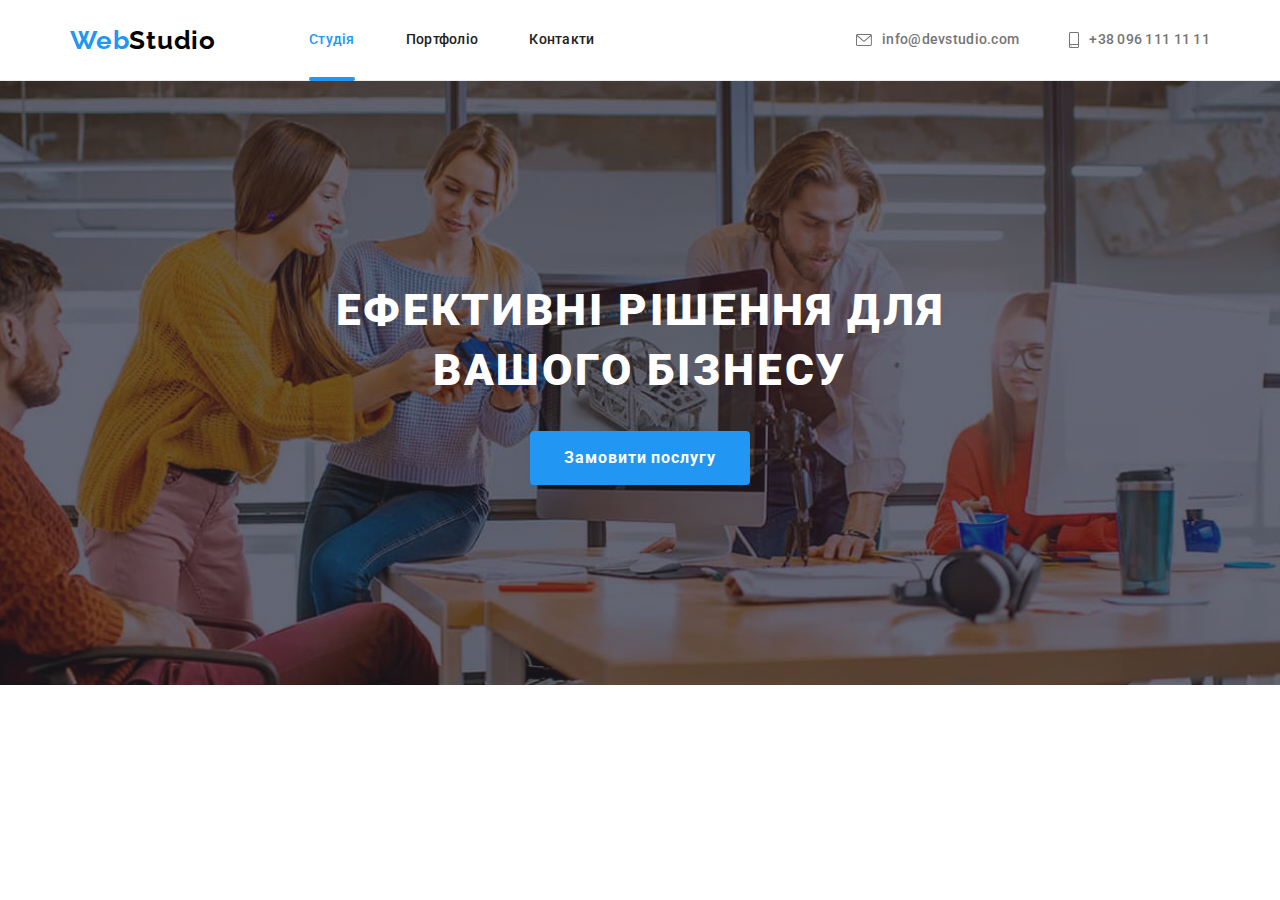
==== commit 2afef03c: "add hero" ====
--- a/index.html
+++ b/index.html
@@ -117,12 +117,12 @@
 
     <main>
       <!-- hero -->
-      <!-- <section class="hero">
+      <section class="hero">
         <div class="container">
           <h1 class="hero__title">Ефективні рішення для вашого бізнесу</h1>
           <button class="hero__btn" type="button" data-modal-open>Замовити послугу</button>
         </div>
-      </section> -->
+      </section>
 
       <!-- content -->
       <!-- <section class="section">
--- a/css/main.min.css
+++ b/css/main.min.css
@@ -1 +1 @@
-.visually-hidden{position:absolute;white-space:nowrap;width:1px;height:1px;overflow:hidden;border:0;padding:0;clip:rect(0 0 0 0);clip-path:inset(50%);margin:-1px}:root{--primary-font: "Roboto", sans-serif;--secondary-font: "Raleway", sans-serif;--primary-text-color: #212121;--secondary-text-color: #757575;--accent-color: #2196F3;--main-color: #FFFFFF;--icon-color: #afb1b8;--duration: 250ms;--timing-function: cubic-bezier(0.4, 0, 0.2, 1)}h1,h2,h3,h4,p{margin-top:0;margin-bottom:0}ol,ul{margin-top:0;margin-bottom:0;padding-left:0}img{display:block}button{cursor:pointer}.list{list-style:none}.link{text-decoration:none}body{font-family:var(--primary-font);color:var(--primary-text-color)}.container{padding-left:15px;padding-right:15px}@media screen and (min-width: 480px){.container{width:450px;margin-left:auto;margin-right:auto}}@media screen and (min-width: 768px){.container{width:738px}}@media screen and (min-width: 1200px){.container{width:1170px}}img{display:block;max-width:100%;height:auto}.section__title{font-weight:700;font-size:36px;line-height:1.16;text-align:center;letter-spacing:.03em;margin-bottom:50px}.backdrop{position:fixed;z-index:100;top:0;left:0;width:100%;height:100%;background-color:rgba(0,0,0,.2);transition:opacity var(--duration) var(--timing-function),visibility var(--duration) var(--timing-function)}.backdrop.is-hidden{opacity:0;visibility:hidden;pointer-events:none}.modal-box{position:absolute;top:50%;left:50%;transform:translate(-50%, -50%);width:528px;height:581px;background-color:var(--main-color);padding:40px}.modal-box__btn_close{position:absolute;top:8px;right:8px;display:flex;align-items:center;justify-content:center;width:30px;height:30px;border-radius:50%;background-color:var(--main-color);border:1px solid rgba(0,0,0,.1);padding:0}.modal-box__icon{transition:fill var(--duration) var(--timing-function)}.modal-box__btn_close:hover .modal-box__icon,.modal-box__btn_close:focus .modal-box__icon{fill:var(--accent-color)}.modal-form{display:flex;flex-direction:column}.modal-form__title{font-weight:700;font-size:20px;line-height:1.15;text-align:center;letter-spacing:.03em;margin-bottom:12px}.modal-form__field{margin-bottom:10px}.modal-form_textarea{margin-bottom:20px}.modal-form__label{display:block;font-weight:400;font-size:12px;line-height:1.16;letter-spacing:.01em;color:var(--secondary-text-color);margin-bottom:4px}.modal-form__wrapper{display:block;position:relative}.modal-form__input{width:100%;height:40px;border:1px solid rgba(33,33,33,.2);border-radius:4px;padding-left:42px;transition:border-color var(--duration) var(--timing-function)}.modal-form__input:focus{outline:0;border-color:var(--accent-color)}.modal-form__icon{position:absolute;top:11px;left:12px;transition:fill var(--duration) var(--timing-function)}.modal-form__input:focus+.modal-form__icon{fill:var(--accent-color)}.modal-form__message{display:block;width:100%;height:120px;padding:12px 16px;border:1px solid rgba(33,33,33,.2);border-radius:4px;resize:none;font-size:12px;transition:border-color var(--duration) var(--timing-function)}.modal-form__message::placeholder{font-size:12px;color:rgba(117,117,117,.5)}.modal-form__message:focus{outline:0;border-color:var(--accent-color)}.modal-form_success{display:flex;justify-content:center;align-items:center;font-weight:400;font-size:14px;line-height:1.71;letter-spacing:.03em;color:var(--secondary-text-color);margin-bottom:30px;cursor:pointer}.modal-form_success::before{display:block;width:16px;height:15px;border:1px solid var(--primary-text-color);box-shadow:0px 4px 4px rgba(0,0,0,.25);border-radius:2px;content:"";cursor:pointer;margin-right:7px}.modal-form__check:checked+.modal-form_success::before{background-color:var(--accent-color);background-image:url("../images/vector/vector-fake.svg");background-repeat:no-repeat;background-position:center;border-color:rgba(0,0,0,0)}.modal-form__check:focus+.modal-form_success::before{outline:1px solid var(--accent-color)}.modal-form__link{color:var(--accent-color);text-decoration:underline var(--accent-color)}.modal-form__submit{align-self:center;border-radius:4px;min-width:200px;padding:10px 32px;font-weight:700;font-size:16px;line-height:1.88;align-items:center;letter-spacing:.06em;color:var(--main-color);background-color:var(--accent-color);border-color:rgba(0,0,0,0);transition:background-color var(--duration) var(--timing-function),box-shadow var(--duration) var(--timing-function)}.modal-form__submit:hover,.modal-form__submit:focus{background-color:#188ce8;box-shadow:0px 4px 4px rgba(0,0,0,.15)}@media screen and (max-width: 767px){.mobile-menu{position:fixed;width:100%;height:100%;max-height:796px;z-index:1000;top:0;left:0;background:#fff;box-shadow:0px 4px 8px rgba(0,0,0,.04),0px 2px 4px rgba(0,0,0,.08),0px 1px 3px rgba(0,0,0,.16);opacity:0;visibility:hidden;pointer-events:none;transition:opacity var(--duration) var(--timing-function),visibility var(--duration) var(--timing-function)}.mobile-menu.is-open{opacity:1;visibility:visible;pointer-events:auto}.mobile-menu__container{position:relative;display:flex;flex-direction:column;justify-content:space-between;padding-left:25px;padding-top:48px;padding-bottom:48px}.mobile-menu__close-btn{position:absolute;top:10px;right:15px;background-color:rgba(0,0,0,0);border:none;padding:0;line-height:0;cursor:pointer}.mobile-menu__close-btn:hover,.mobile-menu__close-btn:focus{fill:var(--accent-color)}.mobile-menu__item:not(:last-child){margin-bottom:35px}.mobile-menu__link{font-weight:500;font-size:40px;line-height:1.18;letter-spacing:.02em;color:var(--primary-text-color);transition:color var(--duration) var(--timing-function)}.mobile-menu__link:hover,.mobile-menu__link:focus{color:var(--accent-color)}.mobile-menu__link_current{color:var(--accent-color)}.mobile-contacts{margin-top:302px;margin-bottom:64px}.mobile-contacts__link{font-weight:500;font-size:34px;line-height:1.18;letter-spacing:.02em;color:var(--accent-color)}.mobile-contacts__link_change{display:block;font-size:24px;line-height:1.17;color:var(--secondary-text-color);margin-top:32px}.mobile-socials{display:flex;flex-wrap:wrap}.mobile-socials__item:not(:last-child){margin-right:10px}.mobile-socials__link{font-weight:500;font-size:18px;line-height:1.22;letter-spacing:.02em;color:var(--accent-color);transition:text-shadow var(--duration) var(--timing-function)}.mobile-socials__link:hover,.mobile-socials__link:focus{text-shadow:0px 4px 4px rgba(0,0,0,.25)}}@media screen and (min-width: 768px){.mobile-menu{display:none}}.logo{font-family:var(--secondary-font);font-weight:700;font-size:26px;line-height:1.19;letter-spacing:.03em;color:var(--accent-color)}.logo__dark{color:#000;margin-right:93px}.logo__light{color:var(--main-color)}@media screen and (max-width: 767px){.menu{display:none}.contacts{display:none}.mobile-menu-open{background-color:rgba(0,0,0,0);border:none;padding:0;height:40px}}.page-header{border-bottom:1px solid #ececec}.page-header__container{display:flex;align-items:center;justify-content:space-between}@media screen and (max-width: 767px){.page-header__container{height:60px}}@media screen and (min-width: 768px){.mobile-menu-open{display:none}.page-nav{display:flex;align-items:center}.menu{display:flex;align-items:center}}.hero{max-width:1600px;background-color:#2f303a;text-align:center;padding-top:200px;padding-bottom:200px;background-image:linear-gradient(rgba(47, 48, 58, 0.4), rgba(47, 48, 58, 0.4)),url(../images/hero/bg.jpg);background-size:cover;background-position:center;background-repeat:no-repeat;background-color:#c4c4c4;margin-left:auto;margin-right:auto}.hero__title{width:696px;font-weight:900;font-size:44px;line-height:1.36;letter-spacing:.06em;align-items:center;text-transform:uppercase;color:var(--main-color);margin-left:auto;margin-right:auto;margin-bottom:30px}.hero__btn{border-radius:4px;min-width:200px;padding:10px 32px;font-weight:700;font-size:16px;line-height:1.88;align-items:center;letter-spacing:.06em;color:var(--main-color);background-color:var(--accent-color);border-color:rgba(0,0,0,0);transition:background-color var(--duration) var(--timing-function),box-shadow var(--duration) var(--timing-function)}.hero__btn:hover,.hero__btn:focus{background-color:#188ce8;box-shadow:0px 4px 4px rgba(0,0,0,.15)}.section{padding-top:94px;padding-bottom:94px}.content__list{display:flex;flex-wrap:wrap;justify-content:space-between}.content__title{font-weight:700;font-size:14px;line-height:1.14;letter-spacing:.03em;text-transform:uppercase;margin-bottom:10px}.content__text{width:270px;font-weight:400;font-size:14px;line-height:1.71;letter-spacing:.03em;color:var(--secondary-text-color)}.content__icon-box{display:flex;justify-content:center;align-items:center;margin-bottom:30px;width:270px;height:120px;background-color:#f5f4fa;border-radius:4px}.section_no-padding-top{padding-top:0px}.img-box{display:flex;justify-content:space-between}.img-box__item{position:relative}.img-box__text{position:absolute;display:flex;align-items:center;justify-content:center;font-family:var(--primary-font);font-weight:700;font-size:14px;line-height:1.14;letter-spacing:.03em;text-transform:uppercase;color:var(--main-color);width:100%;height:70px;background:rgba(47,48,58,.8);bottom:0}.section_other-background{background-color:#f5f4fa}.team{display:flex;flex-wrap:wrap}.team__item{width:270px;height:428px;background:var(--main-color);box-shadow:0px 1px 3px rgba(0,0,0,.12),0px 1px 1px rgba(0,0,0,.14),0px 2px 1px rgba(0,0,0,.2);border-radius:0px 0px 4px 4px;flex-basis:calc((100% - 90px)/4)}.team__item:not(:nth-child(4n)){margin-right:30px}.team__title{font-weight:500;font-size:16px;line-height:1.19;text-align:center;letter-spacing:.03em;margin-bottom:10px}.team__text{font-weight:400;font-size:16px;line-height:1.19;text-align:center;letter-spacing:.03em;color:var(--secondary-text-color);margin-bottom:16px}.team__wrapper{padding-top:30px;padding-bottom:30px}.social{display:flex;justify-content:center;gap:10px}.social__link{display:flex;justify-content:center;align-items:center;width:44px;height:44px;border-radius:50%;background-color:var(--main-color);transition:background-color var(--duration) var(--timing-function)}.social__link:hover,.social__link:focus{background-color:var(--accent-color)}.social__icon{fill:var(--icon-color);transition:fill var(--duration) var(--timing-function)}.social__link:hover .social__icon,.social__link:focus .social__icon{fill:var(--main-color)}.clients{display:flex;justify-content:center;gap:30px}.clients__item{width:170px;height:92px}.clients__link{display:flex;justify-content:center;align-items:center;width:100%;height:100%;border:1px solid var(--icon-color);border-radius:4px;transition:border-color var(--duration) var(--timing-function)}.clients__link:hover,.clients__link:focus{border-color:var(--accent-color)}.clients__icon{fill:var(--icon-color);transition:fill var(--duration) var(--timing-function)}.clients__link:hover .clients__icon,.clients__link:focus .clients__icon{fill:var(--accent-color)}.footer{display:flex;background-color:#2f303a;padding:60px 0px}.footer__title{font-family:var(--primary-font);font-weight:700;font-size:14px;line-height:1.14;letter-spacing:.03em;text-transform:uppercase;color:var(--main-color);margin-bottom:20px}.holder{display:flex;align-items:baseline}.address__footer{flex-grow:1;margin-right:70px}.address{font-style:normal;margin-top:20px}.address__map{font-weight:400;font-size:14px;line-height:1.71;letter-spacing:.03em;color:var(--main-color);transition:color var(--duration) var(--timing-function)}.address__map:hover,.address__map:focus{color:var(--accent-color)}.address__item:not(:last-child){margin-bottom:9px}.address__link{display:flex;align-items:center;font-weight:500;font-size:14px;line-height:1.14;letter-spacing:.02em;transition:color var(--duration) var(--timing-function)}.address__link:hover,.address__link:focus{color:var(--accent-color)}.address__link_theme-dark{color:rgba(255,255,255,.6)}.join{margin-right:93px}.social__icon_theme-dark{fill:var(--main-color)}.social__link_theme-dark{background-color:rgba(255,255,255,.1)}.subscribe{display:flex}.subscribe__input{width:358px;height:50px;padding:16px 15px;border:1px solid rgba(255,255,255,.3);filter:drop-shadow(0px 4px 4px rgba(0, 0, 0, 0.15));border-radius:4px;background-color:#2f303a;color:var(--main-color);font-family:var(--primary-font);font-weight:400;font-size:16px;line-height:1.25;letter-spacing:.03em}.subscribe__btn{width:200px;height:50px;border-radius:4px;padding-left:28px;margin-left:12px;background-color:var(--accent-color);border-color:rgba(0,0,0,0);transition:background-color var(--duration) var(--timing-function),box-shadow var(--duration) var(--timing-function)}.subscribe__btn:hover,.subscribe__btn:focus{background-color:#188ce8;box-shadow:0px 4px 4px rgba(0,0,0,.15)}.subscribe__text{display:flex;align-items:center;justify-content:center;font-family:var(--primary-font);font-weight:700;font-size:16px;line-height:1.88;align-items:center;letter-spacing:.06em;color:var(--main-color)}.subscribe__icon{margin-left:10px}.portfolio-nav{display:flex;margin-bottom:50px;justify-content:center}.portfolio-nav__item:not(:last-child){margin-right:8px}.portfolio-btn{font-weight:500;font-size:16px;line-height:1.62;text-align:center;letter-spacing:.03em;cursor:pointer;background-color:#f5f4fa;border-radius:4px;border-color:rgba(0,0,0,0);padding:6px 22px;transition:color var(--duration) var(--timing-function),background-color var(--duration) var(--timing-function),box-shadow var(--duration) var(--timing-function)}.portfolio-btn:hover,.portfolio-btn:focus{color:var(--main-color);background-color:var(--accent-color);box-shadow:0px 4px 4px rgba(0,0,0,.25)}.portfolio-cards{display:flex;flex-wrap:wrap;gap:30px}.portfolio-cards__box{border:1px solid #eee;border-top:rgba(0,0,0,0);padding:24px 20px}.portfolio-cards__title{font-weight:700;font-size:18px;line-height:2;letter-spacing:.06em;margin-bottom:4px;color:var(--primary-text-color)}.portfolio-cards__text{font-weight:400;font-size:16px;line-height:1.88;letter-spacing:.03em;color:var(--secondary-text-color)}.portfolio-cards__link{display:block;transition:box-shadow var(--duration) var(--timing-function)}.portfolio-cards__link:hover,.portfolio-cards__link:focus{cursor:pointer;box-shadow:0px 4px 4px rgba(0,0,0,.25)}.portfolio-cards_overlay{position:relative;overflow:hidden}.overlay{position:absolute;top:0;left:0;font-family:var(--primary-font);font-weight:400;font-size:18px;line-height:1.56;letter-spacing:.03em;color:var(--main-color);background-color:rgba(33,150,243,.9);padding:63px 24px;width:100%;height:100%;transform:translate(0, 100%);transition:transform var(--duration) var(--timing-function)}.portfolio-cards__link:hover .overlay,.portfolio-cards__link:focus .overlay{transform:translate(0, 0)}/*# sourceMappingURL=main.min.css.map */+.visually-hidden{position:absolute;white-space:nowrap;width:1px;height:1px;overflow:hidden;border:0;padding:0;clip:rect(0 0 0 0);clip-path:inset(50%);margin:-1px}:root{--primary-font: "Roboto", sans-serif;--secondary-font: "Raleway", sans-serif;--primary-text-color: #212121;--secondary-text-color: #757575;--accent-color: #2196F3;--main-color: #FFFFFF;--icon-color: #afb1b8;--duration: 250ms;--timing-function: cubic-bezier(0.4, 0, 0.2, 1)}h1,h2,h3,h4,p{margin-top:0;margin-bottom:0}ol,ul{margin-top:0;margin-bottom:0;padding-left:0}img{display:block}button{cursor:pointer}.list{list-style:none}.link{text-decoration:none}body{font-family:var(--primary-font);color:var(--primary-text-color)}.container{padding-left:15px;padding-right:15px}@media screen and (min-width: 480px){.container{width:450px;margin-left:auto;margin-right:auto}}@media screen and (min-width: 768px){.container{width:738px}}@media screen and (min-width: 1200px){.container{width:1170px}}img{display:block;max-width:100%;height:auto}.section__title{font-weight:700;font-size:36px;line-height:1.16;text-align:center;letter-spacing:.03em;margin-bottom:50px}.backdrop{position:fixed;z-index:100;top:0;left:0;width:100%;height:100%;background-color:rgba(0,0,0,.2);transition:opacity var(--duration) var(--timing-function),visibility var(--duration) var(--timing-function)}.backdrop.is-hidden{opacity:0;visibility:hidden;pointer-events:none}.modal-box{position:absolute;top:50%;left:50%;transform:translate(-50%, -50%);width:528px;height:581px;background-color:var(--main-color);padding:40px}.modal-box__btn_close{position:absolute;top:8px;right:8px;display:flex;align-items:center;justify-content:center;width:30px;height:30px;border-radius:50%;background-color:var(--main-color);border:1px solid rgba(0,0,0,.1);padding:0}.modal-box__icon{transition:fill var(--duration) var(--timing-function)}.modal-box__btn_close:hover .modal-box__icon,.modal-box__btn_close:focus .modal-box__icon{fill:var(--accent-color)}.modal-form{display:flex;flex-direction:column}.modal-form__title{font-weight:700;font-size:20px;line-height:1.15;text-align:center;letter-spacing:.03em;margin-bottom:12px}.modal-form__field{margin-bottom:10px}.modal-form_textarea{margin-bottom:20px}.modal-form__label{display:block;font-weight:400;font-size:12px;line-height:1.16;letter-spacing:.01em;color:var(--secondary-text-color);margin-bottom:4px}.modal-form__wrapper{display:block;position:relative}.modal-form__input{width:100%;height:40px;border:1px solid rgba(33,33,33,.2);border-radius:4px;padding-left:42px;transition:border-color var(--duration) var(--timing-function)}.modal-form__input:focus{outline:0;border-color:var(--accent-color)}.modal-form__icon{position:absolute;top:11px;left:12px;transition:fill var(--duration) var(--timing-function)}.modal-form__input:focus+.modal-form__icon{fill:var(--accent-color)}.modal-form__message{display:block;width:100%;height:120px;padding:12px 16px;border:1px solid rgba(33,33,33,.2);border-radius:4px;resize:none;font-size:12px;transition:border-color var(--duration) var(--timing-function)}.modal-form__message::placeholder{font-size:12px;color:rgba(117,117,117,.5)}.modal-form__message:focus{outline:0;border-color:var(--accent-color)}.modal-form_success{display:flex;justify-content:center;align-items:center;font-weight:400;font-size:14px;line-height:1.71;letter-spacing:.03em;color:var(--secondary-text-color);margin-bottom:30px;cursor:pointer}.modal-form_success::before{display:block;width:16px;height:15px;border:1px solid var(--primary-text-color);box-shadow:0px 4px 4px rgba(0,0,0,.25);border-radius:2px;content:"";cursor:pointer;margin-right:7px}.modal-form__check:checked+.modal-form_success::before{background-color:var(--accent-color);background-image:url("../images/vector/vector-fake.svg");background-repeat:no-repeat;background-position:center;border-color:rgba(0,0,0,0)}.modal-form__check:focus+.modal-form_success::before{outline:1px solid var(--accent-color)}.modal-form__link{color:var(--accent-color);text-decoration:underline var(--accent-color)}.modal-form__submit{align-self:center;border-radius:4px;min-width:200px;padding:10px 32px;font-weight:700;font-size:16px;line-height:1.88;align-items:center;letter-spacing:.06em;color:var(--main-color);background-color:var(--accent-color);border-color:rgba(0,0,0,0);transition:background-color var(--duration) var(--timing-function),box-shadow var(--duration) var(--timing-function)}.modal-form__submit:hover,.modal-form__submit:focus{background-color:#188ce8;box-shadow:0px 4px 4px rgba(0,0,0,.15)}@media screen and (max-width: 767px){.mobile-menu{position:fixed;width:100%;height:100%;max-height:796px;z-index:1000;top:0;left:0;background:#fff;box-shadow:0px 4px 8px rgba(0,0,0,.04),0px 2px 4px rgba(0,0,0,.08),0px 1px 3px rgba(0,0,0,.16);opacity:0;visibility:hidden;pointer-events:none;transition:opacity var(--duration) var(--timing-function),visibility var(--duration) var(--timing-function)}.mobile-menu.is-open{opacity:1;visibility:visible;pointer-events:auto}.mobile-menu__container{position:relative;display:flex;flex-direction:column;justify-content:space-between;padding-left:25px;padding-top:48px;padding-bottom:48px}.mobile-menu__close-btn{position:absolute;top:10px;right:15px;background-color:rgba(0,0,0,0);border:none;padding:0;line-height:0;cursor:pointer}.mobile-menu__close-btn:hover,.mobile-menu__close-btn:focus{fill:var(--accent-color)}.mobile-menu__item:not(:last-child){margin-bottom:35px}.mobile-menu__link{font-weight:500;font-size:40px;line-height:1.18;letter-spacing:.02em;color:var(--primary-text-color);transition:color var(--duration) var(--timing-function)}.mobile-menu__link:hover,.mobile-menu__link:focus{color:var(--accent-color)}.mobile-menu__link_current{color:var(--accent-color)}.mobile-contacts{margin-top:302px;margin-bottom:64px}.mobile-contacts__link{font-weight:500;font-size:34px;line-height:1.18;letter-spacing:.02em;color:var(--accent-color)}.mobile-contacts__link_change{display:block;font-size:24px;line-height:1.17;color:var(--secondary-text-color);margin-top:32px}.mobile-socials{display:flex;flex-wrap:wrap}.mobile-socials__item:not(:last-child){margin-right:10px}.mobile-socials__link{font-weight:500;font-size:18px;line-height:1.22;letter-spacing:.02em;color:var(--accent-color);transition:text-shadow var(--duration) var(--timing-function)}.mobile-socials__link:hover,.mobile-socials__link:focus{text-shadow:0px 4px 4px rgba(0,0,0,.25)}}@media screen and (min-width: 768px){.mobile-menu{display:none}}.logo{font-family:var(--secondary-font);font-weight:700;font-size:26px;line-height:1.19;letter-spacing:.03em;color:var(--accent-color)}.logo__dark{color:#000}@media screen and (min-width: 768px){.logo__dark{margin-right:87px}}@media screen and (min-width: 1200px){.logo__dark{margin-right:93px}}.logo__light{color:var(--main-color)}@media screen and (max-width: 767px){.menu{display:none}.contacts{display:none}.mobile-menu-open{background-color:rgba(0,0,0,0);border:none;padding:0;height:40px}}.page-header{border-bottom:1px solid #ececec}.page-header__container{display:flex;align-items:center;justify-content:space-between}@media screen and (max-width: 767px){.page-header__container{height:60px}}@media screen and (min-width: 768px){.mobile-menu-open{display:none}.page-nav{display:flex;align-items:center}.menu{display:flex;align-items:center}.menu__item:not(:last-child){margin-right:51px}.menu__link{display:block;position:relative;font-weight:500;font-size:14px;line-height:1.14;letter-spacing:.02em;color:var(--primary-text-color);padding-top:32px;padding-bottom:32px;transition:color var(--duration) var(--timing-function)}.menu__link:hover,.menu__link:focus{color:var(--accent-color)}.underline_current::after{position:absolute;display:block;content:"";left:0;bottom:0;width:100%;height:4px;border-radius:2px;background-color:var(--accent-color);margin-bottom:-1px}.menu__link_current{color:var(--accent-color)}}@media screen and (min-width: 768px)and (max-width: 1199px){.contacts{position:absolute;top:21px;right:15px}.contacts__item:not(:last-child){margin-left:auto;margin-bottom:10px}}@media screen and (min-width: 768px){.contacts__link{font-weight:500;font-size:12px;line-height:1.16;letter-spacing:.02em;transition:color var(--duration) var(--timing-function)}.contacts__link:hover,.contacts__link:focus{color:var(--accent-color)}}@media screen and (min-width: 768px){.contacts__link_theme-light{color:var(--secondary-text-color)}}@media screen and (min-width: 768px){.contacts__icon{fill:currentColor;margin-right:8px}}@media screen and (min-width: 1200px){.page-header__container{display:flex;align-items:center;height:80px}.contacts{display:flex;align-items:center;margin-left:auto}.contacts__item:not(:last-child){margin-right:50px}.contacts__link{display:flex;align-items:center;font-size:14px;line-height:1.14}.contacts__icon{margin-right:10px}}.hero{margin-left:0;margin-right:0;padding-top:118px;padding-bottom:118px;text-align:center;background-repeat:no-repeat;background-size:cover;background-position:center;background-color:#c4c4c4;background-image:linear-gradient(rgba(47, 48, 58, 0.4), rgba(47, 48, 58, 0.4)),url("../images/mobile/hero/hero-480.jpg")}@media screen and (min-device-pixel-ratio: 2),screen and (min-resolution: 192dpi),screen and (min-resolution: 2dppx){.hero{background-image:linear-gradient(rgba(47, 48, 58, 0.4), rgba(47, 48, 58, 0.4)),url("../images/mobile/hero/hero-480@2x.jpg")}}@media screen and (min-width: 768px){.hero{background-image:linear-gradient(rgba(47, 48, 58, 0.4), rgba(47, 48, 58, 0.4)),url("../images/tablet/hero/hero-768.jpg")}}@media screen and (min-width: 768px)and (min-device-pixel-ratio: 2),screen and (min-width: 768px)and (min-resolution: 192dpi),screen and (min-width: 768px)and (min-resolution: 2dppx){.hero{background-image:linear-gradient(rgba(47, 48, 58, 0.4), rgba(47, 48, 58, 0.4)),url("../images/tablet/hero/hero-768@2x.jpg")}}@media screen and (min-width: 1200px){.hero{background-image:linear-gradient(rgba(47, 48, 58, 0.4), rgba(47, 48, 58, 0.4)),url("../images/desktop/hero/hero-1600.jpg")}}@media screen and (min-width: 1200px)and (min-device-pixel-ratio: 2),screen and (min-width: 1200px)and (min-resolution: 192dpi),screen and (min-width: 1200px)and (min-resolution: 2dppx){.hero{background-image:linear-gradient(rgba(47, 48, 58, 0.4), rgba(47, 48, 58, 0.4)),url("../images/desktop/hero/hero-1600@2x.jpg")}}.hero__title{width:360px;font-weight:900;font-size:26px;line-height:1.62;text-align:center;letter-spacing:.06em;text-transform:uppercase;color:var(--main-color);align-items:center;margin-left:auto;margin-right:auto;margin-bottom:30px}@media screen and (min-width: 1200px){.hero{max-width:1600px;padding-top:200px;padding-bottom:200px;margin-left:auto;margin-right:auto}.hero__title{width:696px;font-size:44px;line-height:1.36}}.hero__btn{border-radius:4px;min-width:200px;padding:10px 32px;font-weight:700;font-size:16px;line-height:1.88;align-items:center;letter-spacing:.06em;color:var(--main-color);background-color:var(--accent-color);border-color:rgba(0,0,0,0);transition:background-color var(--duration) var(--timing-function),box-shadow var(--duration) var(--timing-function)}.hero__btn:hover,.hero__btn:focus{background-color:#188ce8;box-shadow:0px 4px 4px rgba(0,0,0,.15)}.section{padding-top:94px;padding-bottom:94px}.content__list{display:flex;flex-wrap:wrap;justify-content:space-between}.content__title{font-weight:700;font-size:14px;line-height:1.14;letter-spacing:.03em;text-transform:uppercase;margin-bottom:10px}.content__text{width:270px;font-weight:400;font-size:14px;line-height:1.71;letter-spacing:.03em;color:var(--secondary-text-color)}.content__icon-box{display:flex;justify-content:center;align-items:center;margin-bottom:30px;width:270px;height:120px;background-color:#f5f4fa;border-radius:4px}.section_no-padding-top{padding-top:0px}.img-box{display:flex;justify-content:space-between}.img-box__item{position:relative}.img-box__text{position:absolute;display:flex;align-items:center;justify-content:center;font-family:var(--primary-font);font-weight:700;font-size:14px;line-height:1.14;letter-spacing:.03em;text-transform:uppercase;color:var(--main-color);width:100%;height:70px;background:rgba(47,48,58,.8);bottom:0}.section_other-background{background-color:#f5f4fa}.team{display:flex;flex-wrap:wrap}.team__item{width:270px;height:428px;background:var(--main-color);box-shadow:0px 1px 3px rgba(0,0,0,.12),0px 1px 1px rgba(0,0,0,.14),0px 2px 1px rgba(0,0,0,.2);border-radius:0px 0px 4px 4px;flex-basis:calc((100% - 90px)/4)}.team__item:not(:nth-child(4n)){margin-right:30px}.team__title{font-weight:500;font-size:16px;line-height:1.19;text-align:center;letter-spacing:.03em;margin-bottom:10px}.team__text{font-weight:400;font-size:16px;line-height:1.19;text-align:center;letter-spacing:.03em;color:var(--secondary-text-color);margin-bottom:16px}.team__wrapper{padding-top:30px;padding-bottom:30px}.social{display:flex;justify-content:center;gap:10px}.social__link{display:flex;justify-content:center;align-items:center;width:44px;height:44px;border-radius:50%;background-color:var(--main-color);transition:background-color var(--duration) var(--timing-function)}.social__link:hover,.social__link:focus{background-color:var(--accent-color)}.social__icon{fill:var(--icon-color);transition:fill var(--duration) var(--timing-function)}.social__link:hover .social__icon,.social__link:focus .social__icon{fill:var(--main-color)}.clients{display:flex;justify-content:center;gap:30px}.clients__item{width:170px;height:92px}.clients__link{display:flex;justify-content:center;align-items:center;width:100%;height:100%;border:1px solid var(--icon-color);border-radius:4px;transition:border-color var(--duration) var(--timing-function)}.clients__link:hover,.clients__link:focus{border-color:var(--accent-color)}.clients__icon{fill:var(--icon-color);transition:fill var(--duration) var(--timing-function)}.clients__link:hover .clients__icon,.clients__link:focus .clients__icon{fill:var(--accent-color)}.footer{display:flex;background-color:#2f303a;padding:60px 0px}.footer__title{font-family:var(--primary-font);font-weight:700;font-size:14px;line-height:1.14;letter-spacing:.03em;text-transform:uppercase;color:var(--main-color);margin-bottom:20px}.holder{display:flex;align-items:baseline}.address__footer{flex-grow:1;margin-right:70px}.address{font-style:normal;margin-top:20px}.address__map{font-weight:400;font-size:14px;line-height:1.71;letter-spacing:.03em;color:var(--main-color);transition:color var(--duration) var(--timing-function)}.address__map:hover,.address__map:focus{color:var(--accent-color)}.address__item:not(:last-child){margin-bottom:9px}.address__link{display:flex;align-items:center;font-weight:500;font-size:14px;line-height:1.14;letter-spacing:.02em;transition:color var(--duration) var(--timing-function)}.address__link:hover,.address__link:focus{color:var(--accent-color)}.address__link_theme-dark{color:rgba(255,255,255,.6)}.join{margin-right:93px}.social__icon_theme-dark{fill:var(--main-color)}.social__link_theme-dark{background-color:rgba(255,255,255,.1)}.subscribe{display:flex}.subscribe__input{width:358px;height:50px;padding:16px 15px;border:1px solid rgba(255,255,255,.3);filter:drop-shadow(0px 4px 4px rgba(0, 0, 0, 0.15));border-radius:4px;background-color:#2f303a;color:var(--main-color);font-family:var(--primary-font);font-weight:400;font-size:16px;line-height:1.25;letter-spacing:.03em}.subscribe__btn{width:200px;height:50px;border-radius:4px;padding-left:28px;margin-left:12px;background-color:var(--accent-color);border-color:rgba(0,0,0,0);transition:background-color var(--duration) var(--timing-function),box-shadow var(--duration) var(--timing-function)}.subscribe__btn:hover,.subscribe__btn:focus{background-color:#188ce8;box-shadow:0px 4px 4px rgba(0,0,0,.15)}.subscribe__text{display:flex;align-items:center;justify-content:center;font-family:var(--primary-font);font-weight:700;font-size:16px;line-height:1.88;align-items:center;letter-spacing:.06em;color:var(--main-color)}.subscribe__icon{margin-left:10px}.portfolio-nav{display:flex;margin-bottom:50px;justify-content:center}.portfolio-nav__item:not(:last-child){margin-right:8px}.portfolio-btn{font-weight:500;font-size:16px;line-height:1.62;text-align:center;letter-spacing:.03em;cursor:pointer;background-color:#f5f4fa;border-radius:4px;border-color:rgba(0,0,0,0);padding:6px 22px;transition:color var(--duration) var(--timing-function),background-color var(--duration) var(--timing-function),box-shadow var(--duration) var(--timing-function)}.portfolio-btn:hover,.portfolio-btn:focus{color:var(--main-color);background-color:var(--accent-color);box-shadow:0px 4px 4px rgba(0,0,0,.25)}.portfolio-cards{display:flex;flex-wrap:wrap;gap:30px}.portfolio-cards__box{border:1px solid #eee;border-top:rgba(0,0,0,0);padding:24px 20px}.portfolio-cards__title{font-weight:700;font-size:18px;line-height:2;letter-spacing:.06em;margin-bottom:4px;color:var(--primary-text-color)}.portfolio-cards__text{font-weight:400;font-size:16px;line-height:1.88;letter-spacing:.03em;color:var(--secondary-text-color)}.portfolio-cards__link{display:block;transition:box-shadow var(--duration) var(--timing-function)}.portfolio-cards__link:hover,.portfolio-cards__link:focus{cursor:pointer;box-shadow:0px 4px 4px rgba(0,0,0,.25)}.portfolio-cards_overlay{position:relative;overflow:hidden}.overlay{position:absolute;top:0;left:0;font-family:var(--primary-font);font-weight:400;font-size:18px;line-height:1.56;letter-spacing:.03em;color:var(--main-color);background-color:rgba(33,150,243,.9);padding:63px 24px;width:100%;height:100%;transform:translate(0, 100%);transition:transform var(--duration) var(--timing-function)}.portfolio-cards__link:hover .overlay,.portfolio-cards__link:focus .overlay{transform:translate(0, 0)}/*# sourceMappingURL=main.min.css.map */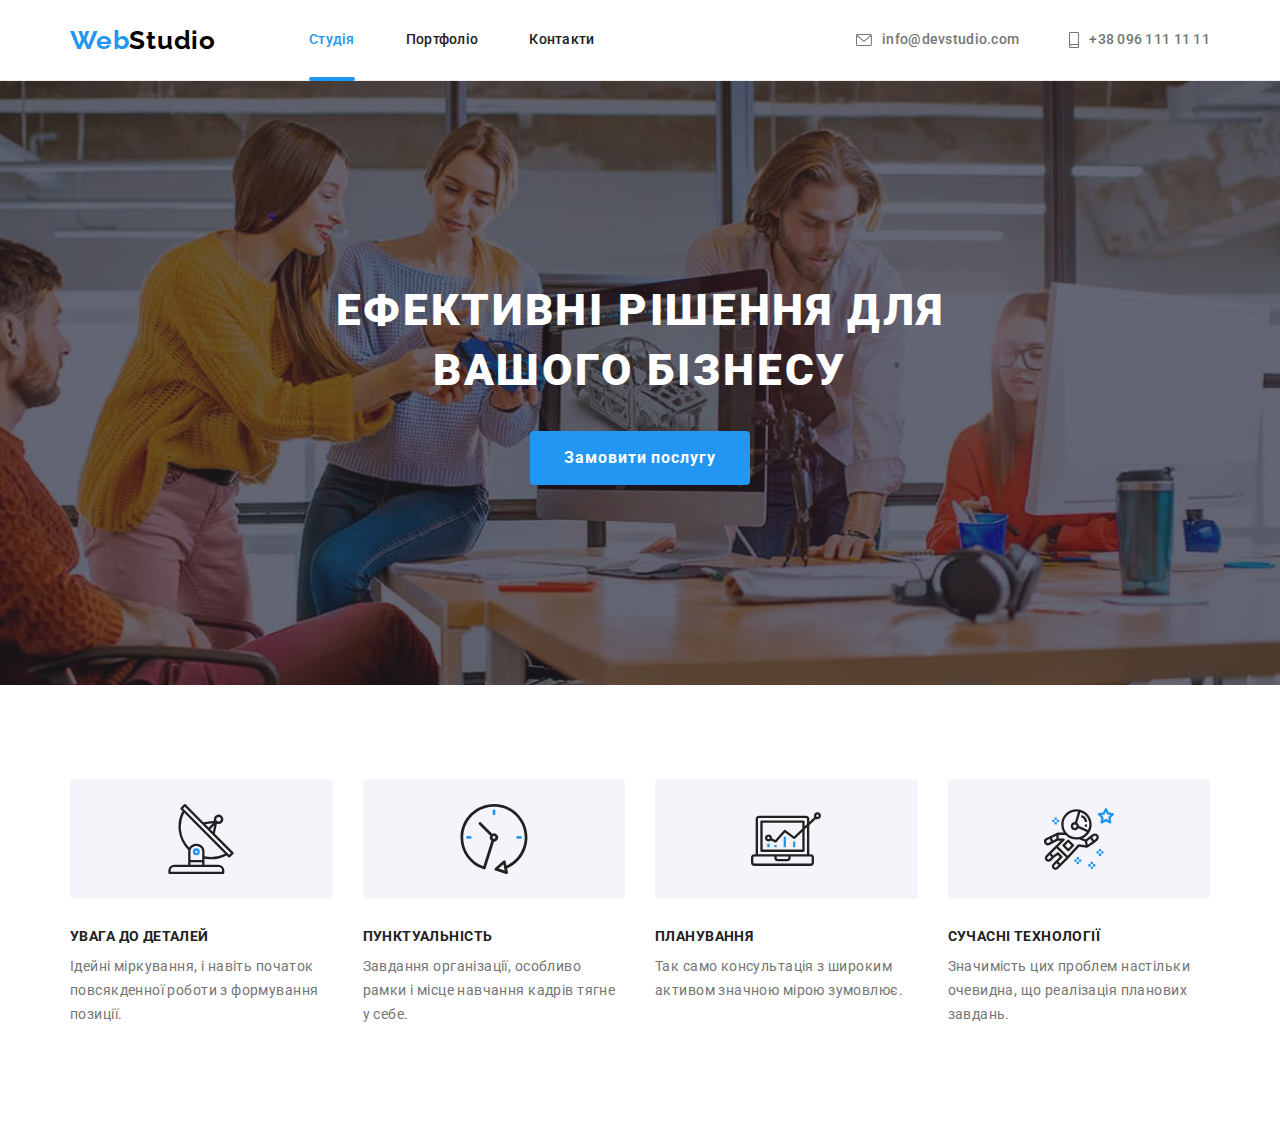
==== commit 9dfa3b79: "add content" ====
--- a/index.html
+++ b/index.html
@@ -125,11 +125,11 @@
       </section>
 
       <!-- content -->
-      <!-- <section class="section">
+      <section class="section">
         <div class="container">
           <h2 class="visually-hidden">наші переваги</h2>
           <ul class="content content__list list">
-            <li>
+            <li class="content__item">
               <div class="content__icon-box">
                 <svg width="70" height="70">
                   <use href="./images/sprite.svg#icon-antenna"></use>
@@ -140,7 +140,7 @@
                 Ідейні міркування, і навіть початок повсякденної роботи з формування позиції.
               </p>
             </li>
-            <li>
+            <li class="content__item">
               <div class="content__icon-box">
                 <svg width="70" height="70">
                   <use href="./images/sprite.svg#icon-clock"></use>
@@ -151,7 +151,7 @@
                 Завдання організації, особливо рамки і місце навчання кадрів тягне у себе.
               </p>
             </li>
-            <li>
+            <li class="content__item">
               <div class="content__icon-box">
                 <svg width="70" height="70">
                   <use href="./images/sprite.svg#icon-diagram"></use>
@@ -162,7 +162,7 @@
                 Так само консультація з широким активом значною мірою зумовлює.
               </p>
             </li>
-            <li>
+            <li class="content__item">
               <div class="content__icon-box">
                 <svg width="70" height="70">
                   <use href="./images/sprite.svg#icon-astronaut"></use>
@@ -175,7 +175,7 @@
             </li>
           </ul>
         </div>
-      </section> -->
+      </section>
 
       <!-- <section class="section section_no-padding-top">
         <div class="container">
@@ -505,7 +505,7 @@
 
     <!-- modal btn -->
 
-    <!-- <div class="backdrop is-hidden" data-modal>
+    <div class="backdrop is-hidden" data-modal>
       <div class="modal-box">
         <button type="button" class="modal-box__btn_close" data-modal-close>
           <svg class="modal-box__icon" width="11" height="11">
@@ -578,10 +578,9 @@
           <button type="submit" class="modal-form__submit">Відправити</button>
         </form>
       </div>
-    </div> -->
+    </div>
 
     <script src="./js/mobile-menu.js"></script>
-
-    <!-- <script src="./js/modal.js"></script> -->
+    <script src="./js/modal.js"></script>
   </body>
 </html>
--- a/css/main.min.css
+++ b/css/main.min.css
@@ -1 +1 @@
-.visually-hidden{position:absolute;white-space:nowrap;width:1px;height:1px;overflow:hidden;border:0;padding:0;clip:rect(0 0 0 0);clip-path:inset(50%);margin:-1px}:root{--primary-font: "Roboto", sans-serif;--secondary-font: "Raleway", sans-serif;--primary-text-color: #212121;--secondary-text-color: #757575;--accent-color: #2196F3;--main-color: #FFFFFF;--icon-color: #afb1b8;--duration: 250ms;--timing-function: cubic-bezier(0.4, 0, 0.2, 1)}h1,h2,h3,h4,p{margin-top:0;margin-bottom:0}ol,ul{margin-top:0;margin-bottom:0;padding-left:0}img{display:block}button{cursor:pointer}.list{list-style:none}.link{text-decoration:none}body{font-family:var(--primary-font);color:var(--primary-text-color)}.container{padding-left:15px;padding-right:15px}@media screen and (min-width: 480px){.container{width:450px;margin-left:auto;margin-right:auto}}@media screen and (min-width: 768px){.container{width:738px}}@media screen and (min-width: 1200px){.container{width:1170px}}img{display:block;max-width:100%;height:auto}.section__title{font-weight:700;font-size:36px;line-height:1.16;text-align:center;letter-spacing:.03em;margin-bottom:50px}.backdrop{position:fixed;z-index:100;top:0;left:0;width:100%;height:100%;background-color:rgba(0,0,0,.2);transition:opacity var(--duration) var(--timing-function),visibility var(--duration) var(--timing-function)}.backdrop.is-hidden{opacity:0;visibility:hidden;pointer-events:none}.modal-box{position:absolute;top:50%;left:50%;transform:translate(-50%, -50%);width:528px;height:581px;background-color:var(--main-color);padding:40px}.modal-box__btn_close{position:absolute;top:8px;right:8px;display:flex;align-items:center;justify-content:center;width:30px;height:30px;border-radius:50%;background-color:var(--main-color);border:1px solid rgba(0,0,0,.1);padding:0}.modal-box__icon{transition:fill var(--duration) var(--timing-function)}.modal-box__btn_close:hover .modal-box__icon,.modal-box__btn_close:focus .modal-box__icon{fill:var(--accent-color)}.modal-form{display:flex;flex-direction:column}.modal-form__title{font-weight:700;font-size:20px;line-height:1.15;text-align:center;letter-spacing:.03em;margin-bottom:12px}.modal-form__field{margin-bottom:10px}.modal-form_textarea{margin-bottom:20px}.modal-form__label{display:block;font-weight:400;font-size:12px;line-height:1.16;letter-spacing:.01em;color:var(--secondary-text-color);margin-bottom:4px}.modal-form__wrapper{display:block;position:relative}.modal-form__input{width:100%;height:40px;border:1px solid rgba(33,33,33,.2);border-radius:4px;padding-left:42px;transition:border-color var(--duration) var(--timing-function)}.modal-form__input:focus{outline:0;border-color:var(--accent-color)}.modal-form__icon{position:absolute;top:11px;left:12px;transition:fill var(--duration) var(--timing-function)}.modal-form__input:focus+.modal-form__icon{fill:var(--accent-color)}.modal-form__message{display:block;width:100%;height:120px;padding:12px 16px;border:1px solid rgba(33,33,33,.2);border-radius:4px;resize:none;font-size:12px;transition:border-color var(--duration) var(--timing-function)}.modal-form__message::placeholder{font-size:12px;color:rgba(117,117,117,.5)}.modal-form__message:focus{outline:0;border-color:var(--accent-color)}.modal-form_success{display:flex;justify-content:center;align-items:center;font-weight:400;font-size:14px;line-height:1.71;letter-spacing:.03em;color:var(--secondary-text-color);margin-bottom:30px;cursor:pointer}.modal-form_success::before{display:block;width:16px;height:15px;border:1px solid var(--primary-text-color);box-shadow:0px 4px 4px rgba(0,0,0,.25);border-radius:2px;content:"";cursor:pointer;margin-right:7px}.modal-form__check:checked+.modal-form_success::before{background-color:var(--accent-color);background-image:url("../images/vector/vector-fake.svg");background-repeat:no-repeat;background-position:center;border-color:rgba(0,0,0,0)}.modal-form__check:focus+.modal-form_success::before{outline:1px solid var(--accent-color)}.modal-form__link{color:var(--accent-color);text-decoration:underline var(--accent-color)}.modal-form__submit{align-self:center;border-radius:4px;min-width:200px;padding:10px 32px;font-weight:700;font-size:16px;line-height:1.88;align-items:center;letter-spacing:.06em;color:var(--main-color);background-color:var(--accent-color);border-color:rgba(0,0,0,0);transition:background-color var(--duration) var(--timing-function),box-shadow var(--duration) var(--timing-function)}.modal-form__submit:hover,.modal-form__submit:focus{background-color:#188ce8;box-shadow:0px 4px 4px rgba(0,0,0,.15)}@media screen and (max-width: 767px){.mobile-menu{position:fixed;width:100%;height:100%;max-height:796px;z-index:1000;top:0;left:0;background:#fff;box-shadow:0px 4px 8px rgba(0,0,0,.04),0px 2px 4px rgba(0,0,0,.08),0px 1px 3px rgba(0,0,0,.16);opacity:0;visibility:hidden;pointer-events:none;transition:opacity var(--duration) var(--timing-function),visibility var(--duration) var(--timing-function)}.mobile-menu.is-open{opacity:1;visibility:visible;pointer-events:auto}.mobile-menu__container{position:relative;display:flex;flex-direction:column;justify-content:space-between;padding-left:25px;padding-top:48px;padding-bottom:48px}.mobile-menu__close-btn{position:absolute;top:10px;right:15px;background-color:rgba(0,0,0,0);border:none;padding:0;line-height:0;cursor:pointer}.mobile-menu__close-btn:hover,.mobile-menu__close-btn:focus{fill:var(--accent-color)}.mobile-menu__item:not(:last-child){margin-bottom:35px}.mobile-menu__link{font-weight:500;font-size:40px;line-height:1.18;letter-spacing:.02em;color:var(--primary-text-color);transition:color var(--duration) var(--timing-function)}.mobile-menu__link:hover,.mobile-menu__link:focus{color:var(--accent-color)}.mobile-menu__link_current{color:var(--accent-color)}.mobile-contacts{margin-top:302px;margin-bottom:64px}.mobile-contacts__link{font-weight:500;font-size:34px;line-height:1.18;letter-spacing:.02em;color:var(--accent-color)}.mobile-contacts__link_change{display:block;font-size:24px;line-height:1.17;color:var(--secondary-text-color);margin-top:32px}.mobile-socials{display:flex;flex-wrap:wrap}.mobile-socials__item:not(:last-child){margin-right:10px}.mobile-socials__link{font-weight:500;font-size:18px;line-height:1.22;letter-spacing:.02em;color:var(--accent-color);transition:text-shadow var(--duration) var(--timing-function)}.mobile-socials__link:hover,.mobile-socials__link:focus{text-shadow:0px 4px 4px rgba(0,0,0,.25)}}@media screen and (min-width: 768px){.mobile-menu{display:none}}.logo{font-family:var(--secondary-font);font-weight:700;font-size:26px;line-height:1.19;letter-spacing:.03em;color:var(--accent-color)}.logo__dark{color:#000}@media screen and (min-width: 768px){.logo__dark{margin-right:87px}}@media screen and (min-width: 1200px){.logo__dark{margin-right:93px}}.logo__light{color:var(--main-color)}@media screen and (max-width: 767px){.menu{display:none}.contacts{display:none}.mobile-menu-open{background-color:rgba(0,0,0,0);border:none;padding:0;height:40px}}.page-header{border-bottom:1px solid #ececec}.page-header__container{display:flex;align-items:center;justify-content:space-between}@media screen and (max-width: 767px){.page-header__container{height:60px}}@media screen and (min-width: 768px){.mobile-menu-open{display:none}.page-nav{display:flex;align-items:center}.menu{display:flex;align-items:center}.menu__item:not(:last-child){margin-right:51px}.menu__link{display:block;position:relative;font-weight:500;font-size:14px;line-height:1.14;letter-spacing:.02em;color:var(--primary-text-color);padding-top:32px;padding-bottom:32px;transition:color var(--duration) var(--timing-function)}.menu__link:hover,.menu__link:focus{color:var(--accent-color)}.underline_current::after{position:absolute;display:block;content:"";left:0;bottom:0;width:100%;height:4px;border-radius:2px;background-color:var(--accent-color);margin-bottom:-1px}.menu__link_current{color:var(--accent-color)}}@media screen and (min-width: 768px)and (max-width: 1199px){.contacts{position:absolute;top:21px;right:15px}.contacts__item:not(:last-child){margin-left:auto;margin-bottom:10px}}@media screen and (min-width: 768px){.contacts__link{font-weight:500;font-size:12px;line-height:1.16;letter-spacing:.02em;transition:color var(--duration) var(--timing-function)}.contacts__link:hover,.contacts__link:focus{color:var(--accent-color)}}@media screen and (min-width: 768px){.contacts__link_theme-light{color:var(--secondary-text-color)}}@media screen and (min-width: 768px){.contacts__icon{fill:currentColor;margin-right:8px}}@media screen and (min-width: 1200px){.page-header__container{display:flex;align-items:center;height:80px}.contacts{display:flex;align-items:center;margin-left:auto}.contacts__item:not(:last-child){margin-right:50px}.contacts__link{display:flex;align-items:center;font-size:14px;line-height:1.14}.contacts__icon{margin-right:10px}}.hero{margin-left:0;margin-right:0;padding-top:118px;padding-bottom:118px;text-align:center;background-repeat:no-repeat;background-size:cover;background-position:center;background-color:#c4c4c4;background-image:linear-gradient(rgba(47, 48, 58, 0.4), rgba(47, 48, 58, 0.4)),url("../images/mobile/hero/hero-480.jpg")}@media screen and (min-device-pixel-ratio: 2),screen and (min-resolution: 192dpi),screen and (min-resolution: 2dppx){.hero{background-image:linear-gradient(rgba(47, 48, 58, 0.4), rgba(47, 48, 58, 0.4)),url("../images/mobile/hero/hero-480@2x.jpg")}}@media screen and (min-width: 768px){.hero{background-image:linear-gradient(rgba(47, 48, 58, 0.4), rgba(47, 48, 58, 0.4)),url("../images/tablet/hero/hero-768.jpg")}}@media screen and (min-width: 768px)and (min-device-pixel-ratio: 2),screen and (min-width: 768px)and (min-resolution: 192dpi),screen and (min-width: 768px)and (min-resolution: 2dppx){.hero{background-image:linear-gradient(rgba(47, 48, 58, 0.4), rgba(47, 48, 58, 0.4)),url("../images/tablet/hero/hero-768@2x.jpg")}}@media screen and (min-width: 1200px){.hero{background-image:linear-gradient(rgba(47, 48, 58, 0.4), rgba(47, 48, 58, 0.4)),url("../images/desktop/hero/hero-1600.jpg")}}@media screen and (min-width: 1200px)and (min-device-pixel-ratio: 2),screen and (min-width: 1200px)and (min-resolution: 192dpi),screen and (min-width: 1200px)and (min-resolution: 2dppx){.hero{background-image:linear-gradient(rgba(47, 48, 58, 0.4), rgba(47, 48, 58, 0.4)),url("../images/desktop/hero/hero-1600@2x.jpg")}}.hero__title{width:360px;font-weight:900;font-size:26px;line-height:1.62;text-align:center;letter-spacing:.06em;text-transform:uppercase;color:var(--main-color);align-items:center;margin-left:auto;margin-right:auto;margin-bottom:30px}@media screen and (min-width: 1200px){.hero{max-width:1600px;padding-top:200px;padding-bottom:200px;margin-left:auto;margin-right:auto}.hero__title{width:696px;font-size:44px;line-height:1.36}}.hero__btn{border-radius:4px;min-width:200px;padding:10px 32px;font-weight:700;font-size:16px;line-height:1.88;align-items:center;letter-spacing:.06em;color:var(--main-color);background-color:var(--accent-color);border-color:rgba(0,0,0,0);transition:background-color var(--duration) var(--timing-function),box-shadow var(--duration) var(--timing-function)}.hero__btn:hover,.hero__btn:focus{background-color:#188ce8;box-shadow:0px 4px 4px rgba(0,0,0,.15)}.section{padding-top:94px;padding-bottom:94px}.content__list{display:flex;flex-wrap:wrap;justify-content:space-between}.content__title{font-weight:700;font-size:14px;line-height:1.14;letter-spacing:.03em;text-transform:uppercase;margin-bottom:10px}.content__text{width:270px;font-weight:400;font-size:14px;line-height:1.71;letter-spacing:.03em;color:var(--secondary-text-color)}.content__icon-box{display:flex;justify-content:center;align-items:center;margin-bottom:30px;width:270px;height:120px;background-color:#f5f4fa;border-radius:4px}.section_no-padding-top{padding-top:0px}.img-box{display:flex;justify-content:space-between}.img-box__item{position:relative}.img-box__text{position:absolute;display:flex;align-items:center;justify-content:center;font-family:var(--primary-font);font-weight:700;font-size:14px;line-height:1.14;letter-spacing:.03em;text-transform:uppercase;color:var(--main-color);width:100%;height:70px;background:rgba(47,48,58,.8);bottom:0}.section_other-background{background-color:#f5f4fa}.team{display:flex;flex-wrap:wrap}.team__item{width:270px;height:428px;background:var(--main-color);box-shadow:0px 1px 3px rgba(0,0,0,.12),0px 1px 1px rgba(0,0,0,.14),0px 2px 1px rgba(0,0,0,.2);border-radius:0px 0px 4px 4px;flex-basis:calc((100% - 90px)/4)}.team__item:not(:nth-child(4n)){margin-right:30px}.team__title{font-weight:500;font-size:16px;line-height:1.19;text-align:center;letter-spacing:.03em;margin-bottom:10px}.team__text{font-weight:400;font-size:16px;line-height:1.19;text-align:center;letter-spacing:.03em;color:var(--secondary-text-color);margin-bottom:16px}.team__wrapper{padding-top:30px;padding-bottom:30px}.social{display:flex;justify-content:center;gap:10px}.social__link{display:flex;justify-content:center;align-items:center;width:44px;height:44px;border-radius:50%;background-color:var(--main-color);transition:background-color var(--duration) var(--timing-function)}.social__link:hover,.social__link:focus{background-color:var(--accent-color)}.social__icon{fill:var(--icon-color);transition:fill var(--duration) var(--timing-function)}.social__link:hover .social__icon,.social__link:focus .social__icon{fill:var(--main-color)}.clients{display:flex;justify-content:center;gap:30px}.clients__item{width:170px;height:92px}.clients__link{display:flex;justify-content:center;align-items:center;width:100%;height:100%;border:1px solid var(--icon-color);border-radius:4px;transition:border-color var(--duration) var(--timing-function)}.clients__link:hover,.clients__link:focus{border-color:var(--accent-color)}.clients__icon{fill:var(--icon-color);transition:fill var(--duration) var(--timing-function)}.clients__link:hover .clients__icon,.clients__link:focus .clients__icon{fill:var(--accent-color)}.footer{display:flex;background-color:#2f303a;padding:60px 0px}.footer__title{font-family:var(--primary-font);font-weight:700;font-size:14px;line-height:1.14;letter-spacing:.03em;text-transform:uppercase;color:var(--main-color);margin-bottom:20px}.holder{display:flex;align-items:baseline}.address__footer{flex-grow:1;margin-right:70px}.address{font-style:normal;margin-top:20px}.address__map{font-weight:400;font-size:14px;line-height:1.71;letter-spacing:.03em;color:var(--main-color);transition:color var(--duration) var(--timing-function)}.address__map:hover,.address__map:focus{color:var(--accent-color)}.address__item:not(:last-child){margin-bottom:9px}.address__link{display:flex;align-items:center;font-weight:500;font-size:14px;line-height:1.14;letter-spacing:.02em;transition:color var(--duration) var(--timing-function)}.address__link:hover,.address__link:focus{color:var(--accent-color)}.address__link_theme-dark{color:rgba(255,255,255,.6)}.join{margin-right:93px}.social__icon_theme-dark{fill:var(--main-color)}.social__link_theme-dark{background-color:rgba(255,255,255,.1)}.subscribe{display:flex}.subscribe__input{width:358px;height:50px;padding:16px 15px;border:1px solid rgba(255,255,255,.3);filter:drop-shadow(0px 4px 4px rgba(0, 0, 0, 0.15));border-radius:4px;background-color:#2f303a;color:var(--main-color);font-family:var(--primary-font);font-weight:400;font-size:16px;line-height:1.25;letter-spacing:.03em}.subscribe__btn{width:200px;height:50px;border-radius:4px;padding-left:28px;margin-left:12px;background-color:var(--accent-color);border-color:rgba(0,0,0,0);transition:background-color var(--duration) var(--timing-function),box-shadow var(--duration) var(--timing-function)}.subscribe__btn:hover,.subscribe__btn:focus{background-color:#188ce8;box-shadow:0px 4px 4px rgba(0,0,0,.15)}.subscribe__text{display:flex;align-items:center;justify-content:center;font-family:var(--primary-font);font-weight:700;font-size:16px;line-height:1.88;align-items:center;letter-spacing:.06em;color:var(--main-color)}.subscribe__icon{margin-left:10px}.portfolio-nav{display:flex;margin-bottom:50px;justify-content:center}.portfolio-nav__item:not(:last-child){margin-right:8px}.portfolio-btn{font-weight:500;font-size:16px;line-height:1.62;text-align:center;letter-spacing:.03em;cursor:pointer;background-color:#f5f4fa;border-radius:4px;border-color:rgba(0,0,0,0);padding:6px 22px;transition:color var(--duration) var(--timing-function),background-color var(--duration) var(--timing-function),box-shadow var(--duration) var(--timing-function)}.portfolio-btn:hover,.portfolio-btn:focus{color:var(--main-color);background-color:var(--accent-color);box-shadow:0px 4px 4px rgba(0,0,0,.25)}.portfolio-cards{display:flex;flex-wrap:wrap;gap:30px}.portfolio-cards__box{border:1px solid #eee;border-top:rgba(0,0,0,0);padding:24px 20px}.portfolio-cards__title{font-weight:700;font-size:18px;line-height:2;letter-spacing:.06em;margin-bottom:4px;color:var(--primary-text-color)}.portfolio-cards__text{font-weight:400;font-size:16px;line-height:1.88;letter-spacing:.03em;color:var(--secondary-text-color)}.portfolio-cards__link{display:block;transition:box-shadow var(--duration) var(--timing-function)}.portfolio-cards__link:hover,.portfolio-cards__link:focus{cursor:pointer;box-shadow:0px 4px 4px rgba(0,0,0,.25)}.portfolio-cards_overlay{position:relative;overflow:hidden}.overlay{position:absolute;top:0;left:0;font-family:var(--primary-font);font-weight:400;font-size:18px;line-height:1.56;letter-spacing:.03em;color:var(--main-color);background-color:rgba(33,150,243,.9);padding:63px 24px;width:100%;height:100%;transform:translate(0, 100%);transition:transform var(--duration) var(--timing-function)}.portfolio-cards__link:hover .overlay,.portfolio-cards__link:focus .overlay{transform:translate(0, 0)}/*# sourceMappingURL=main.min.css.map */+.visually-hidden{position:absolute;white-space:nowrap;width:1px;height:1px;overflow:hidden;border:0;padding:0;clip:rect(0 0 0 0);clip-path:inset(50%);margin:-1px}:root{--primary-font: "Roboto", sans-serif;--secondary-font: "Raleway", sans-serif;--primary-text-color: #212121;--secondary-text-color: #757575;--accent-color: #2196F3;--main-color: #FFFFFF;--icon-color: #afb1b8;--duration: 250ms;--timing-function: cubic-bezier(0.4, 0, 0.2, 1)}h1,h2,h3,h4,p{margin-top:0;margin-bottom:0}ol,ul{margin-top:0;margin-bottom:0;padding-left:0}img{display:block}button{cursor:pointer}.list{list-style:none}.link{text-decoration:none}body{font-family:var(--primary-font);color:var(--primary-text-color)}.container{padding-left:15px;padding-right:15px}@media screen and (min-width: 480px){.container{width:450px;margin-left:auto;margin-right:auto}}@media screen and (min-width: 768px){.container{width:738px}}@media screen and (min-width: 1200px){.container{width:1170px}}img{display:block;max-width:100%;height:auto}.section__title{font-weight:700;font-size:36px;line-height:1.16;text-align:center;letter-spacing:.03em;margin-bottom:50px}.backdrop{position:fixed;z-index:100;top:0;left:0;width:100%;height:100%;background-color:rgba(0,0,0,.2);transition:opacity var(--duration) var(--timing-function),visibility var(--duration) var(--timing-function)}.backdrop.is-hidden{opacity:0;visibility:hidden;pointer-events:none}.modal-box{position:absolute;top:50%;left:50%;transform:translate(-50%, -50%);width:528px;height:581px;background-color:var(--main-color);padding:40px}.modal-box__btn_close{position:absolute;top:8px;right:8px;display:flex;align-items:center;justify-content:center;width:30px;height:30px;border-radius:50%;background-color:var(--main-color);border:1px solid rgba(0,0,0,.1);padding:0}.modal-box__icon{transition:fill var(--duration) var(--timing-function)}.modal-box__btn_close:hover .modal-box__icon,.modal-box__btn_close:focus .modal-box__icon{fill:var(--accent-color)}.modal-form{display:flex;flex-direction:column}.modal-form__title{font-weight:700;font-size:20px;line-height:1.15;text-align:center;letter-spacing:.03em;margin-bottom:12px}.modal-form__field{margin-bottom:10px}.modal-form_textarea{margin-bottom:20px}.modal-form__label{display:block;font-weight:400;font-size:12px;line-height:1.16;letter-spacing:.01em;color:var(--secondary-text-color);margin-bottom:4px}.modal-form__wrapper{display:block;position:relative}.modal-form__input{width:100%;height:40px;border:1px solid rgba(33,33,33,.2);border-radius:4px;padding-left:42px;transition:border-color var(--duration) var(--timing-function)}.modal-form__input:focus{outline:0;border-color:var(--accent-color)}.modal-form__icon{position:absolute;top:11px;left:12px;transition:fill var(--duration) var(--timing-function)}.modal-form__input:focus+.modal-form__icon{fill:var(--accent-color)}.modal-form__message{display:block;width:100%;height:120px;padding:12px 16px;border:1px solid rgba(33,33,33,.2);border-radius:4px;resize:none;font-size:12px;transition:border-color var(--duration) var(--timing-function)}.modal-form__message::placeholder{font-size:12px;color:rgba(117,117,117,.5)}.modal-form__message:focus{outline:0;border-color:var(--accent-color)}.modal-form_success{display:flex;justify-content:center;align-items:center;font-weight:400;font-size:14px;line-height:1.71;letter-spacing:.03em;color:var(--secondary-text-color);margin-bottom:30px;cursor:pointer}.modal-form_success::before{display:block;width:16px;height:15px;border:1px solid var(--primary-text-color);box-shadow:0px 4px 4px rgba(0,0,0,.25);border-radius:2px;content:"";cursor:pointer;margin-right:7px}.modal-form__check:checked+.modal-form_success::before{background-color:var(--accent-color);background-image:url("../images/vector/vector-fake.svg");background-repeat:no-repeat;background-position:center;border-color:rgba(0,0,0,0)}.modal-form__check:focus+.modal-form_success::before{outline:1px solid var(--accent-color)}.modal-form__link{color:var(--accent-color);text-decoration:underline var(--accent-color)}.modal-form__submit{align-self:center;border-radius:4px;min-width:200px;padding:10px 32px;font-weight:700;font-size:16px;line-height:1.88;align-items:center;letter-spacing:.06em;color:var(--main-color);background-color:var(--accent-color);border-color:rgba(0,0,0,0);transition:background-color var(--duration) var(--timing-function),box-shadow var(--duration) var(--timing-function)}.modal-form__submit:hover,.modal-form__submit:focus{background-color:#188ce8;box-shadow:0px 4px 4px rgba(0,0,0,.15)}@media screen and (max-width: 767px){.mobile-menu{position:fixed;width:100%;height:100%;max-height:796px;z-index:1000;top:0;left:0;background:#fff;box-shadow:0px 4px 8px rgba(0,0,0,.04),0px 2px 4px rgba(0,0,0,.08),0px 1px 3px rgba(0,0,0,.16);opacity:0;visibility:hidden;pointer-events:none;transition:opacity var(--duration) var(--timing-function),visibility var(--duration) var(--timing-function)}.mobile-menu.is-open{opacity:1;visibility:visible;pointer-events:auto}.mobile-menu__container{position:relative;display:flex;flex-direction:column;justify-content:space-between;padding-left:25px;padding-top:48px;padding-bottom:48px}.mobile-menu__close-btn{position:absolute;top:10px;right:15px;background-color:rgba(0,0,0,0);border:none;padding:0;line-height:0;cursor:pointer}.mobile-menu__close-btn:hover,.mobile-menu__close-btn:focus{fill:var(--accent-color)}.mobile-menu__item:not(:last-child){margin-bottom:35px}.mobile-menu__link{font-weight:500;font-size:40px;line-height:1.18;letter-spacing:.02em;color:var(--primary-text-color);transition:color var(--duration) var(--timing-function)}.mobile-menu__link:hover,.mobile-menu__link:focus{color:var(--accent-color)}.mobile-menu__link_current{color:var(--accent-color)}.mobile-contacts{margin-top:302px;margin-bottom:64px}.mobile-contacts__link{font-weight:500;font-size:34px;line-height:1.18;letter-spacing:.02em;color:var(--accent-color)}.mobile-contacts__link_change{display:block;font-size:24px;line-height:1.17;color:var(--secondary-text-color);margin-top:32px}.mobile-socials{display:flex;flex-wrap:wrap}.mobile-socials__item:not(:last-child){margin-right:10px}.mobile-socials__link{font-weight:500;font-size:18px;line-height:1.22;letter-spacing:.02em;color:var(--accent-color);transition:text-shadow var(--duration) var(--timing-function)}.mobile-socials__link:hover,.mobile-socials__link:focus{text-shadow:0px 4px 4px rgba(0,0,0,.25)}}@media screen and (min-width: 768px){.mobile-menu{display:none}}.logo{font-family:var(--secondary-font);font-weight:700;font-size:26px;line-height:1.19;letter-spacing:.03em;color:var(--accent-color)}.logo__dark{color:#000}@media screen and (min-width: 768px){.logo__dark{margin-right:87px}}@media screen and (min-width: 1200px){.logo__dark{margin-right:93px}}.logo__light{color:var(--main-color)}@media screen and (max-width: 767px){.menu{display:none}.contacts{display:none}.mobile-menu-open{background-color:rgba(0,0,0,0);border:none;padding:0;height:40px}}.page-header{border-bottom:1px solid #ececec}.page-header__container{display:flex;align-items:center;justify-content:space-between}@media screen and (max-width: 767px){.page-header__container{height:60px}}@media screen and (min-width: 768px){.mobile-menu-open{display:none}.page-nav{display:flex;align-items:center}.menu{display:flex;align-items:center}.menu__item:not(:last-child){margin-right:51px}.menu__link{display:block;position:relative;font-weight:500;font-size:14px;line-height:1.14;letter-spacing:.02em;color:var(--primary-text-color);padding-top:32px;padding-bottom:32px;transition:color var(--duration) var(--timing-function)}.menu__link:hover,.menu__link:focus{color:var(--accent-color)}.underline_current::after{position:absolute;display:block;content:"";left:0;bottom:0;width:100%;height:4px;border-radius:2px;background-color:var(--accent-color);margin-bottom:-1px}.menu__link_current{color:var(--accent-color)}}@media screen and (min-width: 768px)and (max-width: 1199px){.contacts{position:absolute;top:21px;right:15px}.contacts__item:not(:last-child){margin-left:auto;margin-bottom:10px}}@media screen and (min-width: 768px){.contacts__link{font-weight:500;font-size:12px;line-height:1.16;letter-spacing:.02em;transition:color var(--duration) var(--timing-function)}.contacts__link:hover,.contacts__link:focus{color:var(--accent-color)}}@media screen and (min-width: 768px){.contacts__link_theme-light{color:var(--secondary-text-color)}}@media screen and (min-width: 768px){.contacts__icon{fill:currentColor;margin-right:8px}}@media screen and (min-width: 1200px){.page-header__container{display:flex;align-items:center;height:80px}.contacts{display:flex;align-items:center;margin-left:auto}.contacts__item:not(:last-child){margin-right:50px}.contacts__link{display:flex;align-items:center;font-size:14px;line-height:1.14}.contacts__icon{margin-right:10px}}.hero{margin-left:0;margin-right:0;padding-top:118px;padding-bottom:118px;text-align:center;background-repeat:no-repeat;background-size:cover;background-position:center;background-color:#c4c4c4;background-image:linear-gradient(rgba(47, 48, 58, 0.4), rgba(47, 48, 58, 0.4)),url("../images/mobile/hero/hero-480.jpg")}@media screen and (min-device-pixel-ratio: 2),screen and (min-resolution: 192dpi),screen and (min-resolution: 2dppx){.hero{background-image:linear-gradient(rgba(47, 48, 58, 0.4), rgba(47, 48, 58, 0.4)),url("../images/mobile/hero/hero-480@2x.jpg")}}@media screen and (min-width: 768px){.hero{background-image:linear-gradient(rgba(47, 48, 58, 0.4), rgba(47, 48, 58, 0.4)),url("../images/tablet/hero/hero-768.jpg")}}@media screen and (min-width: 768px)and (min-device-pixel-ratio: 2),screen and (min-width: 768px)and (min-resolution: 192dpi),screen and (min-width: 768px)and (min-resolution: 2dppx){.hero{background-image:linear-gradient(rgba(47, 48, 58, 0.4), rgba(47, 48, 58, 0.4)),url("../images/tablet/hero/hero-768@2x.jpg")}}@media screen and (min-width: 1200px){.hero{background-image:linear-gradient(rgba(47, 48, 58, 0.4), rgba(47, 48, 58, 0.4)),url("../images/desktop/hero/hero-1600.jpg")}}@media screen and (min-width: 1200px)and (min-device-pixel-ratio: 2),screen and (min-width: 1200px)and (min-resolution: 192dpi),screen and (min-width: 1200px)and (min-resolution: 2dppx){.hero{background-image:linear-gradient(rgba(47, 48, 58, 0.4), rgba(47, 48, 58, 0.4)),url("../images/desktop/hero/hero-1600@2x.jpg")}}.hero__title{width:360px;font-weight:900;font-size:26px;line-height:1.62;text-align:center;letter-spacing:.06em;text-transform:uppercase;color:var(--main-color);align-items:center;margin-left:auto;margin-right:auto;margin-bottom:30px}@media screen and (min-width: 1200px){.hero{max-width:1600px;padding-top:200px;padding-bottom:200px;margin-left:auto;margin-right:auto}.hero__title{width:696px;font-size:44px;line-height:1.36}}.hero__btn{border-radius:4px;min-width:200px;padding:10px 32px;font-weight:700;font-size:16px;line-height:1.88;align-items:center;letter-spacing:.06em;color:var(--main-color);background-color:var(--accent-color);border-color:rgba(0,0,0,0);transition:background-color var(--duration) var(--timing-function),box-shadow var(--duration) var(--timing-function)}.hero__btn:hover,.hero__btn:focus{background-color:#188ce8;box-shadow:0px 4px 4px rgba(0,0,0,.15)}.section{padding-top:60px;padding-bottom:60px}.content__icon-box{display:flex;justify-content:center;align-items:center;margin-bottom:30px;height:120px;background-color:#f5f4fa;border-radius:4px}@media screen and (max-width: 767px){.content__item:not(:last-child){margin-bottom:30px}}@media screen and (min-width: 768px){.content__item{flex-basis:calc((100% - 30px)/2)}}@media screen and (min-width: 1200px){.content__item{flex-basis:calc((100% - 90px)/4)}}.content__title{font-weight:700;font-size:14px;line-height:1.14;letter-spacing:.03em;text-transform:uppercase;margin-bottom:10px}@media screen and (max-width: 767px){.content__title{text-align:center}}.content__text{font-weight:400;font-size:14px;line-height:1.71;letter-spacing:.03em;color:var(--secondary-text-color)}@media screen and (min-width: 768px){.content__list{display:flex;flex-wrap:wrap;gap:30px}}@media screen and (min-width: 1200px){.section{padding-top:94px;padding-bottom:94px}.content__list{justify-content:space-between}}.section_other-background{background-color:#f5f4fa}.team{display:flex;flex-wrap:wrap}.team__item{width:270px;height:428px;background:var(--main-color);box-shadow:0px 1px 3px rgba(0,0,0,.12),0px 1px 1px rgba(0,0,0,.14),0px 2px 1px rgba(0,0,0,.2);border-radius:0px 0px 4px 4px;flex-basis:calc((100% - 90px)/4)}.team__item:not(:nth-child(4n)){margin-right:30px}.team__title{font-weight:500;font-size:16px;line-height:1.19;text-align:center;letter-spacing:.03em;margin-bottom:10px}.team__text{font-weight:400;font-size:16px;line-height:1.19;text-align:center;letter-spacing:.03em;color:var(--secondary-text-color);margin-bottom:16px}.team__wrapper{padding-top:30px;padding-bottom:30px}.social{display:flex;justify-content:center;gap:10px}.social__link{display:flex;justify-content:center;align-items:center;width:44px;height:44px;border-radius:50%;background-color:var(--main-color);transition:background-color var(--duration) var(--timing-function)}.social__link:hover,.social__link:focus{background-color:var(--accent-color)}.social__icon{fill:var(--icon-color);transition:fill var(--duration) var(--timing-function)}.social__link:hover .social__icon,.social__link:focus .social__icon{fill:var(--main-color)}.clients{display:flex;justify-content:center;gap:30px}.clients__item{width:170px;height:92px}.clients__link{display:flex;justify-content:center;align-items:center;width:100%;height:100%;border:1px solid var(--icon-color);border-radius:4px;transition:border-color var(--duration) var(--timing-function)}.clients__link:hover,.clients__link:focus{border-color:var(--accent-color)}.clients__icon{fill:var(--icon-color);transition:fill var(--duration) var(--timing-function)}.clients__link:hover .clients__icon,.clients__link:focus .clients__icon{fill:var(--accent-color)}.footer{display:flex;background-color:#2f303a;padding:60px 0px}.footer__title{font-family:var(--primary-font);font-weight:700;font-size:14px;line-height:1.14;letter-spacing:.03em;text-transform:uppercase;color:var(--main-color);margin-bottom:20px}.holder{display:flex;align-items:baseline}.address__footer{flex-grow:1;margin-right:70px}.address{font-style:normal;margin-top:20px}.address__map{font-weight:400;font-size:14px;line-height:1.71;letter-spacing:.03em;color:var(--main-color);transition:color var(--duration) var(--timing-function)}.address__map:hover,.address__map:focus{color:var(--accent-color)}.address__item:not(:last-child){margin-bottom:9px}.address__link{display:flex;align-items:center;font-weight:500;font-size:14px;line-height:1.14;letter-spacing:.02em;transition:color var(--duration) var(--timing-function)}.address__link:hover,.address__link:focus{color:var(--accent-color)}.address__link_theme-dark{color:rgba(255,255,255,.6)}.join{margin-right:93px}.social__icon_theme-dark{fill:var(--main-color)}.social__link_theme-dark{background-color:rgba(255,255,255,.1)}.subscribe{display:flex}.subscribe__input{width:358px;height:50px;padding:16px 15px;border:1px solid rgba(255,255,255,.3);filter:drop-shadow(0px 4px 4px rgba(0, 0, 0, 0.15));border-radius:4px;background-color:#2f303a;color:var(--main-color);font-family:var(--primary-font);font-weight:400;font-size:16px;line-height:1.25;letter-spacing:.03em}.subscribe__btn{width:200px;height:50px;border-radius:4px;padding-left:28px;margin-left:12px;background-color:var(--accent-color);border-color:rgba(0,0,0,0);transition:background-color var(--duration) var(--timing-function),box-shadow var(--duration) var(--timing-function)}.subscribe__btn:hover,.subscribe__btn:focus{background-color:#188ce8;box-shadow:0px 4px 4px rgba(0,0,0,.15)}.subscribe__text{display:flex;align-items:center;justify-content:center;font-family:var(--primary-font);font-weight:700;font-size:16px;line-height:1.88;align-items:center;letter-spacing:.06em;color:var(--main-color)}.subscribe__icon{margin-left:10px}.portfolio-nav{display:flex;margin-bottom:50px;justify-content:center}.portfolio-nav__item:not(:last-child){margin-right:8px}.portfolio-btn{font-weight:500;font-size:16px;line-height:1.62;text-align:center;letter-spacing:.03em;cursor:pointer;background-color:#f5f4fa;border-radius:4px;border-color:rgba(0,0,0,0);padding:6px 22px;transition:color var(--duration) var(--timing-function),background-color var(--duration) var(--timing-function),box-shadow var(--duration) var(--timing-function)}.portfolio-btn:hover,.portfolio-btn:focus{color:var(--main-color);background-color:var(--accent-color);box-shadow:0px 4px 4px rgba(0,0,0,.25)}.portfolio-cards{display:flex;flex-wrap:wrap;gap:30px}.portfolio-cards__box{border:1px solid #eee;border-top:rgba(0,0,0,0);padding:24px 20px}.portfolio-cards__title{font-weight:700;font-size:18px;line-height:2;letter-spacing:.06em;margin-bottom:4px;color:var(--primary-text-color)}.portfolio-cards__text{font-weight:400;font-size:16px;line-height:1.88;letter-spacing:.03em;color:var(--secondary-text-color)}.portfolio-cards__link{display:block;transition:box-shadow var(--duration) var(--timing-function)}.portfolio-cards__link:hover,.portfolio-cards__link:focus{cursor:pointer;box-shadow:0px 4px 4px rgba(0,0,0,.25)}.portfolio-cards_overlay{position:relative;overflow:hidden}.overlay{position:absolute;top:0;left:0;font-family:var(--primary-font);font-weight:400;font-size:18px;line-height:1.56;letter-spacing:.03em;color:var(--main-color);background-color:rgba(33,150,243,.9);padding:63px 24px;width:100%;height:100%;transform:translate(0, 100%);transition:transform var(--duration) var(--timing-function)}.portfolio-cards__link:hover .overlay,.portfolio-cards__link:focus .overlay{transform:translate(0, 0)}/*# sourceMappingURL=main.min.css.map */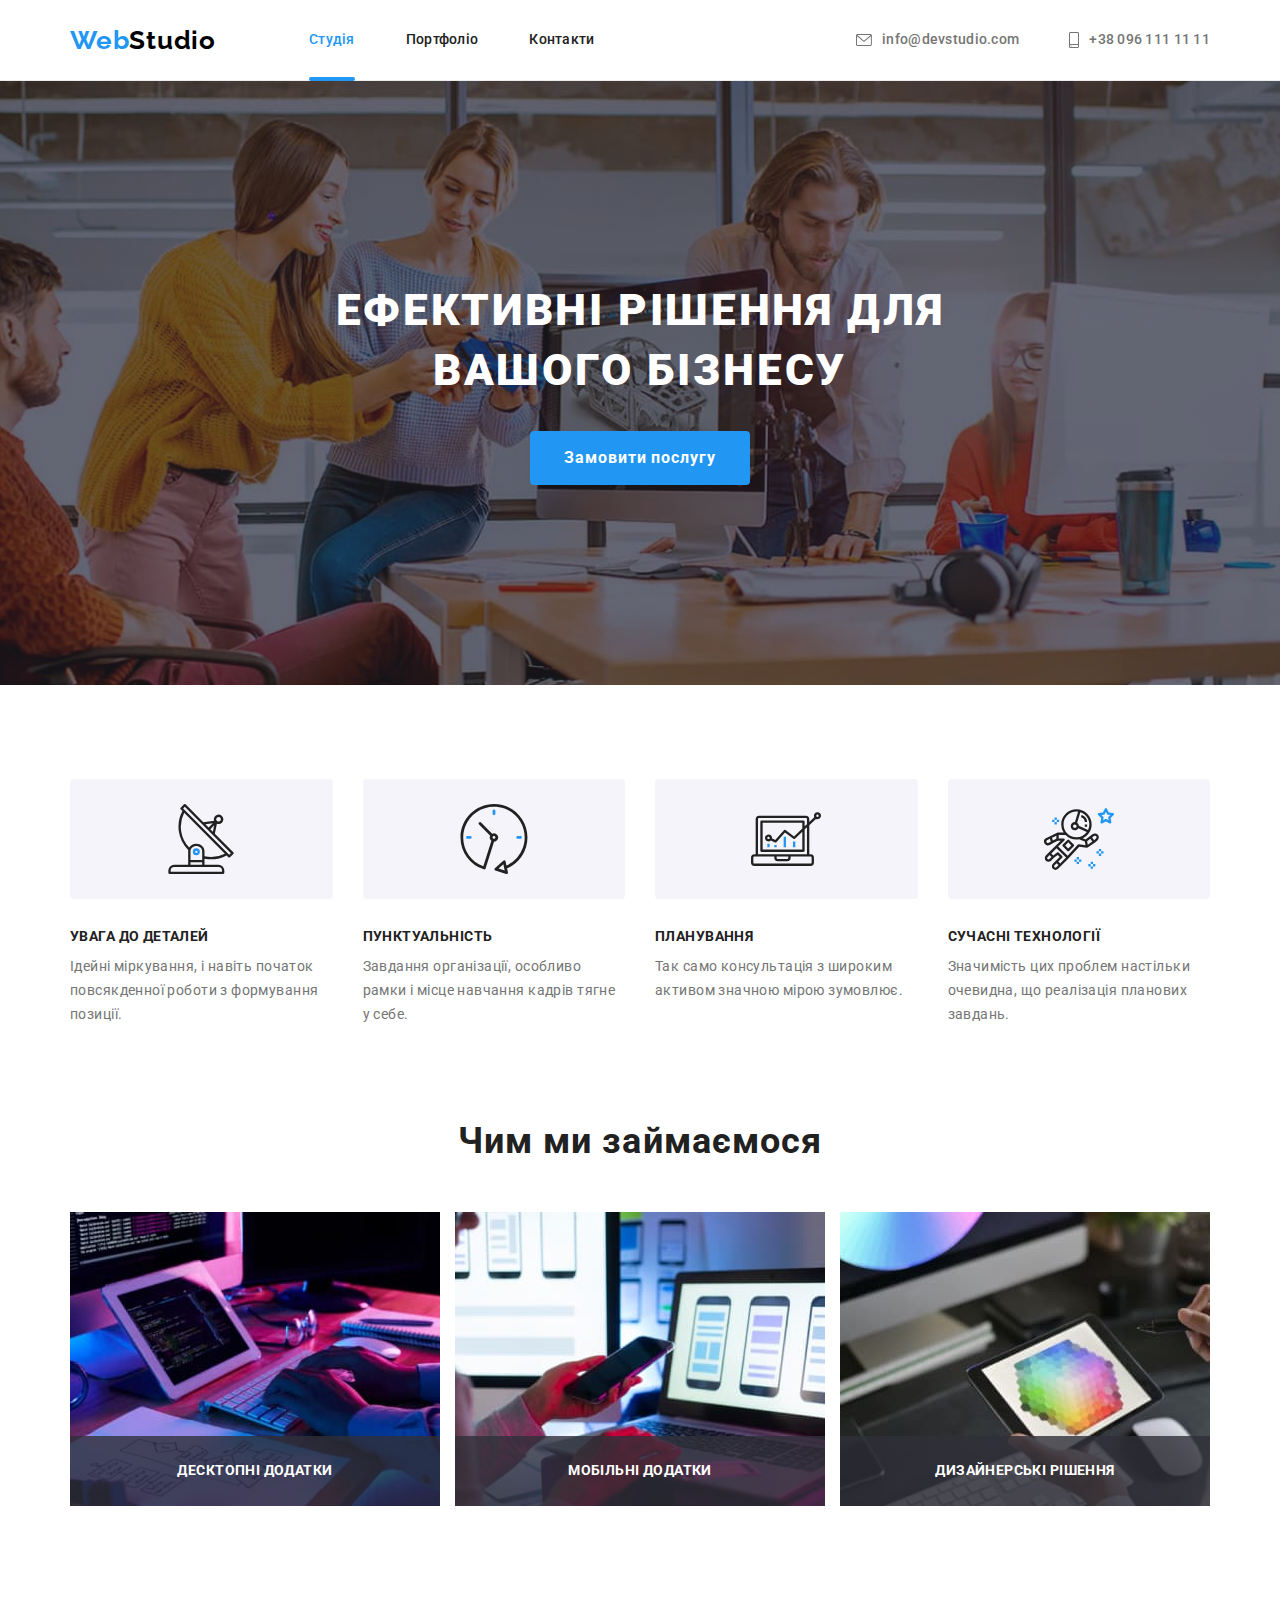
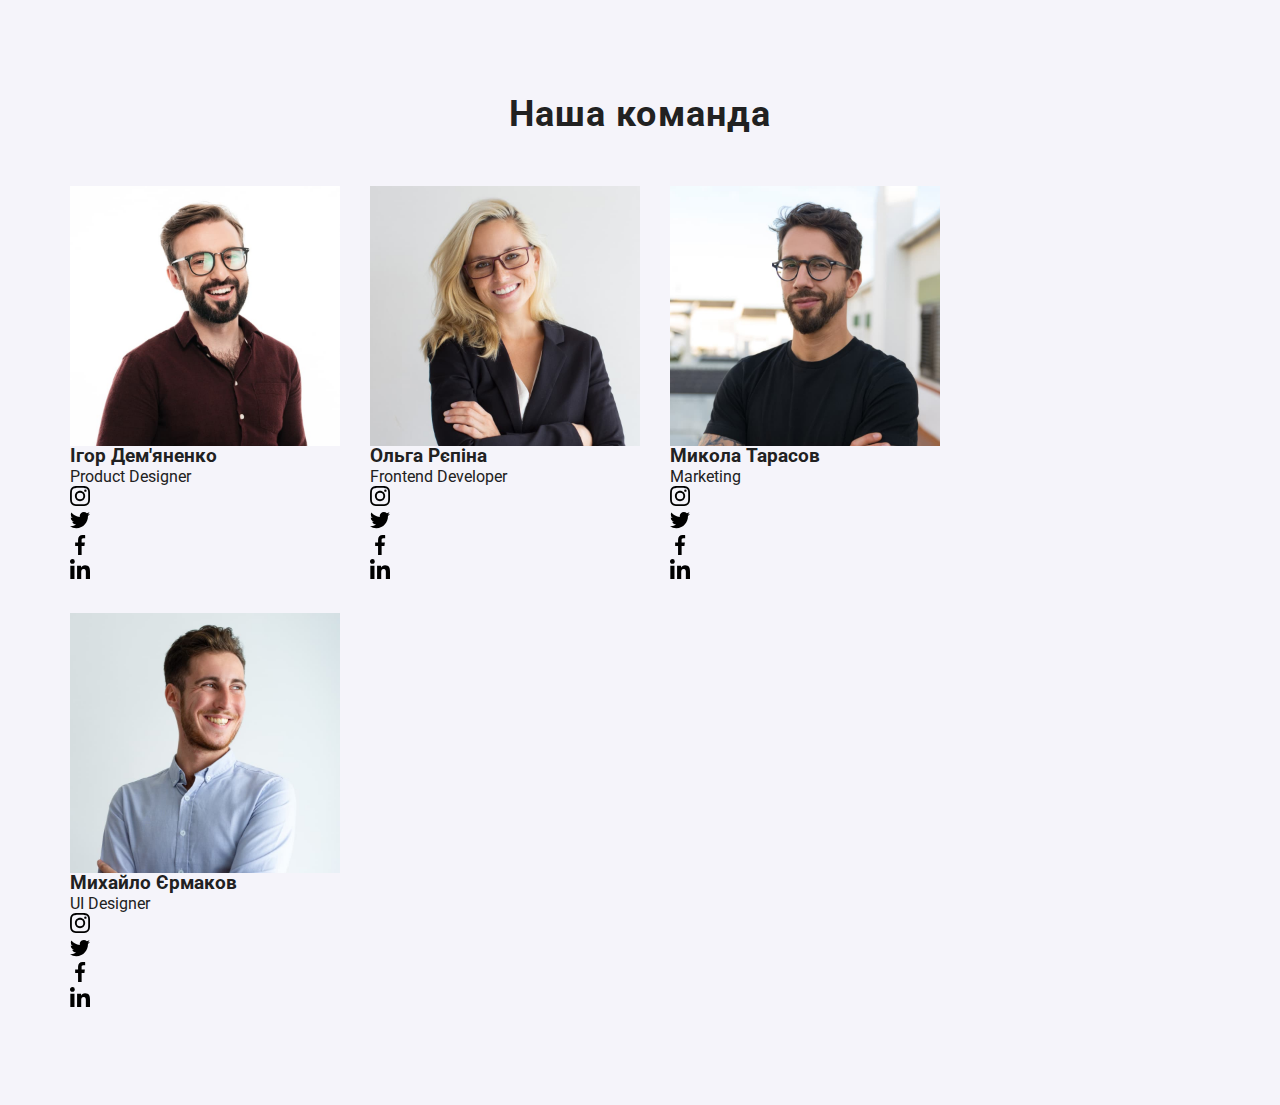
==== commit e494e48d: "add what-do" ====
--- a/index.html
+++ b/index.html
@@ -177,38 +177,89 @@
         </div>
       </section>
 
-      <!-- <section class="section section_no-padding-top">
+      <section class="section section_no-padding-top">
         <div class="container">
           <h2 class="section__title">Чим ми займаємося</h2>
           <ul class="img-box list">
             <li class="img-box__item">
-              <img src="./images/what-do/keyboard.jpg" alt="клавіатура" width="370" height="294" />
+              <img
+                srcset="
+                  ./images/desktop/services/keyboard-370/keyboard-370.jpg    1x,
+                  ./images/desktop/services/keyboard-370/keyboard-370@2x.jpg 2x
+                "
+                src="./images/what-do/keyboard.jpg"
+                alt="клавіатура"
+                width="370"
+                height="294"
+              />
               <p class="img-box__text">Десктопні додатки</p>
             </li>
             <li class="img-box__item">
-              <img src="./images/what-do/laptop.jpg" alt="ноутбук" width="370" height="294" />
+              <img
+                srcset="
+                  ./images/desktop/services/laptop-370/laptop-370.jpg    1x,
+                  ./images/desktop/services/laptop-370/laptop-370@2x.jpg 2x
+                "
+                src="./images/what-do/laptop.jpg"
+                alt="ноутбук"
+                width="370"
+                height="294"
+              />
               <p class="img-box__text">Мобільні додатки</p>
             </li>
             <li class="img-box__item">
-              <img src="./images/what-do/tablet.jpg" alt="планшет" width="370" height="294" />
+              <img
+                srcset="
+                  ./images/desktop/services/tablet-370/tablet-370.jpg    1x,
+                  ./images/desktop/services/tablet-370/tablet-370@2x.jpg 2x
+                "
+                src="./images/what-do/tablet.jpg"
+                alt="планшет"
+                width="370"
+                height="294"
+              />
               <p class="img-box__text">Дизайнерські рішення</p>
             </li>
           </ul>
         </div>
-      </section> -->
+      </section>
 
       <!-- team -->
-      <!-- <section class="section section_other-background">
+      <section class="section section_other-background">
         <div class="container">
           <h2 class="section__title">Наша команда</h2>
           <ul class="team list">
             <li class="team__item">
-              <img
-                src="./images/employees/igor.jpg"
-                alt="Ігор Дем'яненко"
-                width="270"
-                height="260"
-              />
+              <picture>
+                <source
+                  srcset="
+                    ./images/mobile/team/igor-450/igor-450.jpg    1x,
+                    ./images/mobile/team/igor-450/igor-450@2x.jpg 2x
+                  "
+                  media="(max-width: 797px)"
+                />
+                <source
+                  srcset="
+                    ./images/mobile/team/igor-450/igor-450.jpg    1x,
+                    ./images/mobile/team/igor-450/igor-450@2x.jpg 2x
+                  "
+                  media="(max-width: 797px)"
+                />
+                <source
+                  srcset="
+                    ./images/mobile/team/igor-450/igor-450.jpg    1x,
+                    ./images/mobile/team/igor-450/igor-450@2x.jpg 2x
+                  "
+                  media="(max-width: 797px)"
+                />
+                <img
+                  src="./images/employees/igor.jpg"
+                  alt="Ігор Дем'яненко"
+                  width="270"
+                  height="260"
+                />
+              </picture>
+
               <div class="team__wrapper">
                 <h3 class="team__title">Ігор Дем'яненко</h3>
                 <p class="team__text" lang="en">Product Designer</p>
@@ -362,7 +413,7 @@
             </li>
           </ul>
         </div>
-      </section> -->
+      </section>
 
       <!-- clients -->
       <!-- <section class="section">
--- a/css/main.min.css
+++ b/css/main.min.css
@@ -1 +1 @@
-.visually-hidden{position:absolute;white-space:nowrap;width:1px;height:1px;overflow:hidden;border:0;padding:0;clip:rect(0 0 0 0);clip-path:inset(50%);margin:-1px}:root{--primary-font: "Roboto", sans-serif;--secondary-font: "Raleway", sans-serif;--primary-text-color: #212121;--secondary-text-color: #757575;--accent-color: #2196F3;--main-color: #FFFFFF;--icon-color: #afb1b8;--duration: 250ms;--timing-function: cubic-bezier(0.4, 0, 0.2, 1)}h1,h2,h3,h4,p{margin-top:0;margin-bottom:0}ol,ul{margin-top:0;margin-bottom:0;padding-left:0}img{display:block}button{cursor:pointer}.list{list-style:none}.link{text-decoration:none}body{font-family:var(--primary-font);color:var(--primary-text-color)}.container{padding-left:15px;padding-right:15px}@media screen and (min-width: 480px){.container{width:450px;margin-left:auto;margin-right:auto}}@media screen and (min-width: 768px){.container{width:738px}}@media screen and (min-width: 1200px){.container{width:1170px}}img{display:block;max-width:100%;height:auto}.section__title{font-weight:700;font-size:36px;line-height:1.16;text-align:center;letter-spacing:.03em;margin-bottom:50px}.backdrop{position:fixed;z-index:100;top:0;left:0;width:100%;height:100%;background-color:rgba(0,0,0,.2);transition:opacity var(--duration) var(--timing-function),visibility var(--duration) var(--timing-function)}.backdrop.is-hidden{opacity:0;visibility:hidden;pointer-events:none}.modal-box{position:absolute;top:50%;left:50%;transform:translate(-50%, -50%);width:528px;height:581px;background-color:var(--main-color);padding:40px}.modal-box__btn_close{position:absolute;top:8px;right:8px;display:flex;align-items:center;justify-content:center;width:30px;height:30px;border-radius:50%;background-color:var(--main-color);border:1px solid rgba(0,0,0,.1);padding:0}.modal-box__icon{transition:fill var(--duration) var(--timing-function)}.modal-box__btn_close:hover .modal-box__icon,.modal-box__btn_close:focus .modal-box__icon{fill:var(--accent-color)}.modal-form{display:flex;flex-direction:column}.modal-form__title{font-weight:700;font-size:20px;line-height:1.15;text-align:center;letter-spacing:.03em;margin-bottom:12px}.modal-form__field{margin-bottom:10px}.modal-form_textarea{margin-bottom:20px}.modal-form__label{display:block;font-weight:400;font-size:12px;line-height:1.16;letter-spacing:.01em;color:var(--secondary-text-color);margin-bottom:4px}.modal-form__wrapper{display:block;position:relative}.modal-form__input{width:100%;height:40px;border:1px solid rgba(33,33,33,.2);border-radius:4px;padding-left:42px;transition:border-color var(--duration) var(--timing-function)}.modal-form__input:focus{outline:0;border-color:var(--accent-color)}.modal-form__icon{position:absolute;top:11px;left:12px;transition:fill var(--duration) var(--timing-function)}.modal-form__input:focus+.modal-form__icon{fill:var(--accent-color)}.modal-form__message{display:block;width:100%;height:120px;padding:12px 16px;border:1px solid rgba(33,33,33,.2);border-radius:4px;resize:none;font-size:12px;transition:border-color var(--duration) var(--timing-function)}.modal-form__message::placeholder{font-size:12px;color:rgba(117,117,117,.5)}.modal-form__message:focus{outline:0;border-color:var(--accent-color)}.modal-form_success{display:flex;justify-content:center;align-items:center;font-weight:400;font-size:14px;line-height:1.71;letter-spacing:.03em;color:var(--secondary-text-color);margin-bottom:30px;cursor:pointer}.modal-form_success::before{display:block;width:16px;height:15px;border:1px solid var(--primary-text-color);box-shadow:0px 4px 4px rgba(0,0,0,.25);border-radius:2px;content:"";cursor:pointer;margin-right:7px}.modal-form__check:checked+.modal-form_success::before{background-color:var(--accent-color);background-image:url("../images/vector/vector-fake.svg");background-repeat:no-repeat;background-position:center;border-color:rgba(0,0,0,0)}.modal-form__check:focus+.modal-form_success::before{outline:1px solid var(--accent-color)}.modal-form__link{color:var(--accent-color);text-decoration:underline var(--accent-color)}.modal-form__submit{align-self:center;border-radius:4px;min-width:200px;padding:10px 32px;font-weight:700;font-size:16px;line-height:1.88;align-items:center;letter-spacing:.06em;color:var(--main-color);background-color:var(--accent-color);border-color:rgba(0,0,0,0);transition:background-color var(--duration) var(--timing-function),box-shadow var(--duration) var(--timing-function)}.modal-form__submit:hover,.modal-form__submit:focus{background-color:#188ce8;box-shadow:0px 4px 4px rgba(0,0,0,.15)}@media screen and (max-width: 767px){.mobile-menu{position:fixed;width:100%;height:100%;max-height:796px;z-index:1000;top:0;left:0;background:#fff;box-shadow:0px 4px 8px rgba(0,0,0,.04),0px 2px 4px rgba(0,0,0,.08),0px 1px 3px rgba(0,0,0,.16);opacity:0;visibility:hidden;pointer-events:none;transition:opacity var(--duration) var(--timing-function),visibility var(--duration) var(--timing-function)}.mobile-menu.is-open{opacity:1;visibility:visible;pointer-events:auto}.mobile-menu__container{position:relative;display:flex;flex-direction:column;justify-content:space-between;padding-left:25px;padding-top:48px;padding-bottom:48px}.mobile-menu__close-btn{position:absolute;top:10px;right:15px;background-color:rgba(0,0,0,0);border:none;padding:0;line-height:0;cursor:pointer}.mobile-menu__close-btn:hover,.mobile-menu__close-btn:focus{fill:var(--accent-color)}.mobile-menu__item:not(:last-child){margin-bottom:35px}.mobile-menu__link{font-weight:500;font-size:40px;line-height:1.18;letter-spacing:.02em;color:var(--primary-text-color);transition:color var(--duration) var(--timing-function)}.mobile-menu__link:hover,.mobile-menu__link:focus{color:var(--accent-color)}.mobile-menu__link_current{color:var(--accent-color)}.mobile-contacts{margin-top:302px;margin-bottom:64px}.mobile-contacts__link{font-weight:500;font-size:34px;line-height:1.18;letter-spacing:.02em;color:var(--accent-color)}.mobile-contacts__link_change{display:block;font-size:24px;line-height:1.17;color:var(--secondary-text-color);margin-top:32px}.mobile-socials{display:flex;flex-wrap:wrap}.mobile-socials__item:not(:last-child){margin-right:10px}.mobile-socials__link{font-weight:500;font-size:18px;line-height:1.22;letter-spacing:.02em;color:var(--accent-color);transition:text-shadow var(--duration) var(--timing-function)}.mobile-socials__link:hover,.mobile-socials__link:focus{text-shadow:0px 4px 4px rgba(0,0,0,.25)}}@media screen and (min-width: 768px){.mobile-menu{display:none}}.logo{font-family:var(--secondary-font);font-weight:700;font-size:26px;line-height:1.19;letter-spacing:.03em;color:var(--accent-color)}.logo__dark{color:#000}@media screen and (min-width: 768px){.logo__dark{margin-right:87px}}@media screen and (min-width: 1200px){.logo__dark{margin-right:93px}}.logo__light{color:var(--main-color)}@media screen and (max-width: 767px){.menu{display:none}.contacts{display:none}.mobile-menu-open{background-color:rgba(0,0,0,0);border:none;padding:0;height:40px}}.page-header{border-bottom:1px solid #ececec}.page-header__container{display:flex;align-items:center;justify-content:space-between}@media screen and (max-width: 767px){.page-header__container{height:60px}}@media screen and (min-width: 768px){.mobile-menu-open{display:none}.page-nav{display:flex;align-items:center}.menu{display:flex;align-items:center}.menu__item:not(:last-child){margin-right:51px}.menu__link{display:block;position:relative;font-weight:500;font-size:14px;line-height:1.14;letter-spacing:.02em;color:var(--primary-text-color);padding-top:32px;padding-bottom:32px;transition:color var(--duration) var(--timing-function)}.menu__link:hover,.menu__link:focus{color:var(--accent-color)}.underline_current::after{position:absolute;display:block;content:"";left:0;bottom:0;width:100%;height:4px;border-radius:2px;background-color:var(--accent-color);margin-bottom:-1px}.menu__link_current{color:var(--accent-color)}}@media screen and (min-width: 768px)and (max-width: 1199px){.contacts{position:absolute;top:21px;right:15px}.contacts__item:not(:last-child){margin-left:auto;margin-bottom:10px}}@media screen and (min-width: 768px){.contacts__link{font-weight:500;font-size:12px;line-height:1.16;letter-spacing:.02em;transition:color var(--duration) var(--timing-function)}.contacts__link:hover,.contacts__link:focus{color:var(--accent-color)}}@media screen and (min-width: 768px){.contacts__link_theme-light{color:var(--secondary-text-color)}}@media screen and (min-width: 768px){.contacts__icon{fill:currentColor;margin-right:8px}}@media screen and (min-width: 1200px){.page-header__container{display:flex;align-items:center;height:80px}.contacts{display:flex;align-items:center;margin-left:auto}.contacts__item:not(:last-child){margin-right:50px}.contacts__link{display:flex;align-items:center;font-size:14px;line-height:1.14}.contacts__icon{margin-right:10px}}.hero{margin-left:0;margin-right:0;padding-top:118px;padding-bottom:118px;text-align:center;background-repeat:no-repeat;background-size:cover;background-position:center;background-color:#c4c4c4;background-image:linear-gradient(rgba(47, 48, 58, 0.4), rgba(47, 48, 58, 0.4)),url("../images/mobile/hero/hero-480.jpg")}@media screen and (min-device-pixel-ratio: 2),screen and (min-resolution: 192dpi),screen and (min-resolution: 2dppx){.hero{background-image:linear-gradient(rgba(47, 48, 58, 0.4), rgba(47, 48, 58, 0.4)),url("../images/mobile/hero/hero-480@2x.jpg")}}@media screen and (min-width: 768px){.hero{background-image:linear-gradient(rgba(47, 48, 58, 0.4), rgba(47, 48, 58, 0.4)),url("../images/tablet/hero/hero-768.jpg")}}@media screen and (min-width: 768px)and (min-device-pixel-ratio: 2),screen and (min-width: 768px)and (min-resolution: 192dpi),screen and (min-width: 768px)and (min-resolution: 2dppx){.hero{background-image:linear-gradient(rgba(47, 48, 58, 0.4), rgba(47, 48, 58, 0.4)),url("../images/tablet/hero/hero-768@2x.jpg")}}@media screen and (min-width: 1200px){.hero{background-image:linear-gradient(rgba(47, 48, 58, 0.4), rgba(47, 48, 58, 0.4)),url("../images/desktop/hero/hero-1600.jpg")}}@media screen and (min-width: 1200px)and (min-device-pixel-ratio: 2),screen and (min-width: 1200px)and (min-resolution: 192dpi),screen and (min-width: 1200px)and (min-resolution: 2dppx){.hero{background-image:linear-gradient(rgba(47, 48, 58, 0.4), rgba(47, 48, 58, 0.4)),url("../images/desktop/hero/hero-1600@2x.jpg")}}.hero__title{width:360px;font-weight:900;font-size:26px;line-height:1.62;text-align:center;letter-spacing:.06em;text-transform:uppercase;color:var(--main-color);align-items:center;margin-left:auto;margin-right:auto;margin-bottom:30px}@media screen and (min-width: 1200px){.hero{max-width:1600px;padding-top:200px;padding-bottom:200px;margin-left:auto;margin-right:auto}.hero__title{width:696px;font-size:44px;line-height:1.36}}.hero__btn{border-radius:4px;min-width:200px;padding:10px 32px;font-weight:700;font-size:16px;line-height:1.88;align-items:center;letter-spacing:.06em;color:var(--main-color);background-color:var(--accent-color);border-color:rgba(0,0,0,0);transition:background-color var(--duration) var(--timing-function),box-shadow var(--duration) var(--timing-function)}.hero__btn:hover,.hero__btn:focus{background-color:#188ce8;box-shadow:0px 4px 4px rgba(0,0,0,.15)}.section{padding-top:60px;padding-bottom:60px}.content__icon-box{display:flex;justify-content:center;align-items:center;margin-bottom:30px;height:120px;background-color:#f5f4fa;border-radius:4px}@media screen and (max-width: 767px){.content__item:not(:last-child){margin-bottom:30px}}@media screen and (min-width: 768px){.content__item{flex-basis:calc((100% - 30px)/2)}}@media screen and (min-width: 1200px){.content__item{flex-basis:calc((100% - 90px)/4)}}.content__title{font-weight:700;font-size:14px;line-height:1.14;letter-spacing:.03em;text-transform:uppercase;margin-bottom:10px}@media screen and (max-width: 767px){.content__title{text-align:center}}.content__text{font-weight:400;font-size:14px;line-height:1.71;letter-spacing:.03em;color:var(--secondary-text-color)}@media screen and (min-width: 768px){.content__list{display:flex;flex-wrap:wrap;gap:30px}}@media screen and (min-width: 1200px){.section{padding-top:94px;padding-bottom:94px}.content__list{justify-content:space-between}}.section_other-background{background-color:#f5f4fa}.team{display:flex;flex-wrap:wrap}.team__item{width:270px;height:428px;background:var(--main-color);box-shadow:0px 1px 3px rgba(0,0,0,.12),0px 1px 1px rgba(0,0,0,.14),0px 2px 1px rgba(0,0,0,.2);border-radius:0px 0px 4px 4px;flex-basis:calc((100% - 90px)/4)}.team__item:not(:nth-child(4n)){margin-right:30px}.team__title{font-weight:500;font-size:16px;line-height:1.19;text-align:center;letter-spacing:.03em;margin-bottom:10px}.team__text{font-weight:400;font-size:16px;line-height:1.19;text-align:center;letter-spacing:.03em;color:var(--secondary-text-color);margin-bottom:16px}.team__wrapper{padding-top:30px;padding-bottom:30px}.social{display:flex;justify-content:center;gap:10px}.social__link{display:flex;justify-content:center;align-items:center;width:44px;height:44px;border-radius:50%;background-color:var(--main-color);transition:background-color var(--duration) var(--timing-function)}.social__link:hover,.social__link:focus{background-color:var(--accent-color)}.social__icon{fill:var(--icon-color);transition:fill var(--duration) var(--timing-function)}.social__link:hover .social__icon,.social__link:focus .social__icon{fill:var(--main-color)}.clients{display:flex;justify-content:center;gap:30px}.clients__item{width:170px;height:92px}.clients__link{display:flex;justify-content:center;align-items:center;width:100%;height:100%;border:1px solid var(--icon-color);border-radius:4px;transition:border-color var(--duration) var(--timing-function)}.clients__link:hover,.clients__link:focus{border-color:var(--accent-color)}.clients__icon{fill:var(--icon-color);transition:fill var(--duration) var(--timing-function)}.clients__link:hover .clients__icon,.clients__link:focus .clients__icon{fill:var(--accent-color)}.footer{display:flex;background-color:#2f303a;padding:60px 0px}.footer__title{font-family:var(--primary-font);font-weight:700;font-size:14px;line-height:1.14;letter-spacing:.03em;text-transform:uppercase;color:var(--main-color);margin-bottom:20px}.holder{display:flex;align-items:baseline}.address__footer{flex-grow:1;margin-right:70px}.address{font-style:normal;margin-top:20px}.address__map{font-weight:400;font-size:14px;line-height:1.71;letter-spacing:.03em;color:var(--main-color);transition:color var(--duration) var(--timing-function)}.address__map:hover,.address__map:focus{color:var(--accent-color)}.address__item:not(:last-child){margin-bottom:9px}.address__link{display:flex;align-items:center;font-weight:500;font-size:14px;line-height:1.14;letter-spacing:.02em;transition:color var(--duration) var(--timing-function)}.address__link:hover,.address__link:focus{color:var(--accent-color)}.address__link_theme-dark{color:rgba(255,255,255,.6)}.join{margin-right:93px}.social__icon_theme-dark{fill:var(--main-color)}.social__link_theme-dark{background-color:rgba(255,255,255,.1)}.subscribe{display:flex}.subscribe__input{width:358px;height:50px;padding:16px 15px;border:1px solid rgba(255,255,255,.3);filter:drop-shadow(0px 4px 4px rgba(0, 0, 0, 0.15));border-radius:4px;background-color:#2f303a;color:var(--main-color);font-family:var(--primary-font);font-weight:400;font-size:16px;line-height:1.25;letter-spacing:.03em}.subscribe__btn{width:200px;height:50px;border-radius:4px;padding-left:28px;margin-left:12px;background-color:var(--accent-color);border-color:rgba(0,0,0,0);transition:background-color var(--duration) var(--timing-function),box-shadow var(--duration) var(--timing-function)}.subscribe__btn:hover,.subscribe__btn:focus{background-color:#188ce8;box-shadow:0px 4px 4px rgba(0,0,0,.15)}.subscribe__text{display:flex;align-items:center;justify-content:center;font-family:var(--primary-font);font-weight:700;font-size:16px;line-height:1.88;align-items:center;letter-spacing:.06em;color:var(--main-color)}.subscribe__icon{margin-left:10px}.portfolio-nav{display:flex;margin-bottom:50px;justify-content:center}.portfolio-nav__item:not(:last-child){margin-right:8px}.portfolio-btn{font-weight:500;font-size:16px;line-height:1.62;text-align:center;letter-spacing:.03em;cursor:pointer;background-color:#f5f4fa;border-radius:4px;border-color:rgba(0,0,0,0);padding:6px 22px;transition:color var(--duration) var(--timing-function),background-color var(--duration) var(--timing-function),box-shadow var(--duration) var(--timing-function)}.portfolio-btn:hover,.portfolio-btn:focus{color:var(--main-color);background-color:var(--accent-color);box-shadow:0px 4px 4px rgba(0,0,0,.25)}.portfolio-cards{display:flex;flex-wrap:wrap;gap:30px}.portfolio-cards__box{border:1px solid #eee;border-top:rgba(0,0,0,0);padding:24px 20px}.portfolio-cards__title{font-weight:700;font-size:18px;line-height:2;letter-spacing:.06em;margin-bottom:4px;color:var(--primary-text-color)}.portfolio-cards__text{font-weight:400;font-size:16px;line-height:1.88;letter-spacing:.03em;color:var(--secondary-text-color)}.portfolio-cards__link{display:block;transition:box-shadow var(--duration) var(--timing-function)}.portfolio-cards__link:hover,.portfolio-cards__link:focus{cursor:pointer;box-shadow:0px 4px 4px rgba(0,0,0,.25)}.portfolio-cards_overlay{position:relative;overflow:hidden}.overlay{position:absolute;top:0;left:0;font-family:var(--primary-font);font-weight:400;font-size:18px;line-height:1.56;letter-spacing:.03em;color:var(--main-color);background-color:rgba(33,150,243,.9);padding:63px 24px;width:100%;height:100%;transform:translate(0, 100%);transition:transform var(--duration) var(--timing-function)}.portfolio-cards__link:hover .overlay,.portfolio-cards__link:focus .overlay{transform:translate(0, 0)}/*# sourceMappingURL=main.min.css.map */+.visually-hidden{position:absolute;white-space:nowrap;width:1px;height:1px;overflow:hidden;border:0;padding:0;clip:rect(0 0 0 0);clip-path:inset(50%);margin:-1px}:root{--primary-font: "Roboto", sans-serif;--secondary-font: "Raleway", sans-serif;--primary-text-color: #212121;--secondary-text-color: #757575;--accent-color: #2196F3;--main-color: #FFFFFF;--icon-color: #afb1b8;--duration: 250ms;--timing-function: cubic-bezier(0.4, 0, 0.2, 1)}h1,h2,h3,h4,p{margin-top:0;margin-bottom:0}ol,ul{margin-top:0;margin-bottom:0;padding-left:0}img{display:block}button{cursor:pointer}.list{list-style:none}.link{text-decoration:none}body{font-family:var(--primary-font);color:var(--primary-text-color)}.container{padding-left:15px;padding-right:15px}@media screen and (min-width: 480px){.container{width:450px;margin-left:auto;margin-right:auto}}@media screen and (min-width: 768px){.container{width:738px}}@media screen and (min-width: 1200px){.container{width:1170px}}img{display:block;max-width:100%;height:auto}.section__title{font-weight:700;font-size:28px;line-height:1.17;text-align:center;letter-spacing:.03em;margin-bottom:30px}@media screen and (min-width: 1200px){.section__title{font-size:36px;line-height:1.16;margin-bottom:50px}}.backdrop{position:fixed;z-index:100;top:0;left:0;width:100%;height:100%;background-color:rgba(0,0,0,.2);transition:opacity var(--duration) var(--timing-function),visibility var(--duration) var(--timing-function)}.backdrop.is-hidden{opacity:0;visibility:hidden;pointer-events:none}.modal-box{position:absolute;top:50%;left:50%;transform:translate(-50%, -50%);width:528px;height:581px;background-color:var(--main-color);padding:40px}.modal-box__btn_close{position:absolute;top:8px;right:8px;display:flex;align-items:center;justify-content:center;width:30px;height:30px;border-radius:50%;background-color:var(--main-color);border:1px solid rgba(0,0,0,.1);padding:0}.modal-box__icon{transition:fill var(--duration) var(--timing-function)}.modal-box__btn_close:hover .modal-box__icon,.modal-box__btn_close:focus .modal-box__icon{fill:var(--accent-color)}.modal-form{display:flex;flex-direction:column}.modal-form__title{font-weight:700;font-size:20px;line-height:1.15;text-align:center;letter-spacing:.03em;margin-bottom:12px}.modal-form__field{margin-bottom:10px}.modal-form_textarea{margin-bottom:20px}.modal-form__label{display:block;font-weight:400;font-size:12px;line-height:1.16;letter-spacing:.01em;color:var(--secondary-text-color);margin-bottom:4px}.modal-form__wrapper{display:block;position:relative}.modal-form__input{width:100%;height:40px;border:1px solid rgba(33,33,33,.2);border-radius:4px;padding-left:42px;transition:border-color var(--duration) var(--timing-function)}.modal-form__input:focus{outline:0;border-color:var(--accent-color)}.modal-form__icon{position:absolute;top:11px;left:12px;transition:fill var(--duration) var(--timing-function)}.modal-form__input:focus+.modal-form__icon{fill:var(--accent-color)}.modal-form__message{display:block;width:100%;height:120px;padding:12px 16px;border:1px solid rgba(33,33,33,.2);border-radius:4px;resize:none;font-size:12px;transition:border-color var(--duration) var(--timing-function)}.modal-form__message::placeholder{font-size:12px;color:rgba(117,117,117,.5)}.modal-form__message:focus{outline:0;border-color:var(--accent-color)}.modal-form_success{display:flex;justify-content:center;align-items:center;font-weight:400;font-size:14px;line-height:1.71;letter-spacing:.03em;color:var(--secondary-text-color);margin-bottom:30px;cursor:pointer}.modal-form_success::before{display:block;width:16px;height:15px;border:1px solid var(--primary-text-color);box-shadow:0px 4px 4px rgba(0,0,0,.25);border-radius:2px;content:"";cursor:pointer;margin-right:7px}.modal-form__check:checked+.modal-form_success::before{background-color:var(--accent-color);background-image:url("../images/vector/vector-fake.svg");background-repeat:no-repeat;background-position:center;border-color:rgba(0,0,0,0)}.modal-form__check:focus+.modal-form_success::before{outline:1px solid var(--accent-color)}.modal-form__link{color:var(--accent-color);text-decoration:underline var(--accent-color)}.modal-form__submit{align-self:center;border-radius:4px;min-width:200px;padding:10px 32px;font-weight:700;font-size:16px;line-height:1.88;align-items:center;letter-spacing:.06em;color:var(--main-color);background-color:var(--accent-color);border-color:rgba(0,0,0,0);transition:background-color var(--duration) var(--timing-function),box-shadow var(--duration) var(--timing-function)}.modal-form__submit:hover,.modal-form__submit:focus{background-color:#188ce8;box-shadow:0px 4px 4px rgba(0,0,0,.15)}@media screen and (max-width: 767px){.mobile-menu{position:fixed;width:100%;height:100%;max-height:796px;z-index:1000;top:0;left:0;background:#fff;box-shadow:0px 4px 8px rgba(0,0,0,.04),0px 2px 4px rgba(0,0,0,.08),0px 1px 3px rgba(0,0,0,.16);opacity:0;visibility:hidden;pointer-events:none;transition:opacity var(--duration) var(--timing-function),visibility var(--duration) var(--timing-function)}.mobile-menu.is-open{opacity:1;visibility:visible;pointer-events:auto}.mobile-menu__container{position:relative;display:flex;flex-direction:column;justify-content:space-between;padding-left:25px;padding-top:48px;padding-bottom:48px}.mobile-menu__close-btn{position:absolute;top:10px;right:15px;background-color:rgba(0,0,0,0);border:none;padding:0;line-height:0;cursor:pointer}.mobile-menu__close-btn:hover,.mobile-menu__close-btn:focus{fill:var(--accent-color)}.mobile-menu__item:not(:last-child){margin-bottom:35px}.mobile-menu__link{font-weight:500;font-size:40px;line-height:1.18;letter-spacing:.02em;color:var(--primary-text-color);transition:color var(--duration) var(--timing-function)}.mobile-menu__link:hover,.mobile-menu__link:focus{color:var(--accent-color)}.mobile-menu__link_current{color:var(--accent-color)}.mobile-contacts{margin-top:302px;margin-bottom:64px}.mobile-contacts__link{font-weight:500;font-size:34px;line-height:1.18;letter-spacing:.02em;color:var(--accent-color)}.mobile-contacts__link_change{display:block;font-size:24px;line-height:1.17;color:var(--secondary-text-color);margin-top:32px}.mobile-socials{display:flex;flex-wrap:wrap}.mobile-socials__item:not(:last-child){margin-right:10px}.mobile-socials__link{font-weight:500;font-size:18px;line-height:1.22;letter-spacing:.02em;color:var(--accent-color);transition:text-shadow var(--duration) var(--timing-function)}.mobile-socials__link:hover,.mobile-socials__link:focus{text-shadow:0px 4px 4px rgba(0,0,0,.25)}}@media screen and (min-width: 768px){.mobile-menu{display:none}}.logo{font-family:var(--secondary-font);font-weight:700;font-size:26px;line-height:1.19;letter-spacing:.03em;color:var(--accent-color)}.logo__dark{color:#000}@media screen and (min-width: 768px){.logo__dark{margin-right:87px}}@media screen and (min-width: 1200px){.logo__dark{margin-right:93px}}.logo__light{color:var(--main-color)}@media screen and (max-width: 767px){.menu{display:none}.contacts{display:none}.mobile-menu-open{background-color:rgba(0,0,0,0);border:none;padding:0;height:40px}}.page-header{border-bottom:1px solid #ececec}.page-header__container{display:flex;align-items:center;justify-content:space-between}@media screen and (max-width: 767px){.page-header__container{height:60px}}@media screen and (min-width: 768px){.mobile-menu-open{display:none}.page-nav{display:flex;align-items:center}.menu{display:flex;align-items:center}.menu__item:not(:last-child){margin-right:51px}.menu__link{display:block;position:relative;font-weight:500;font-size:14px;line-height:1.14;letter-spacing:.02em;color:var(--primary-text-color);padding-top:32px;padding-bottom:32px;transition:color var(--duration) var(--timing-function)}.menu__link:hover,.menu__link:focus{color:var(--accent-color)}.underline_current::after{position:absolute;display:block;content:"";left:0;bottom:0;width:100%;height:4px;border-radius:2px;background-color:var(--accent-color);margin-bottom:-1px}.menu__link_current{color:var(--accent-color)}}@media screen and (min-width: 768px)and (max-width: 1199px){.contacts{position:absolute;top:21px;right:15px}.contacts__item:not(:last-child){margin-left:auto;margin-bottom:10px}}@media screen and (min-width: 768px){.contacts__link{font-weight:500;font-size:12px;line-height:1.16;letter-spacing:.02em;transition:color var(--duration) var(--timing-function)}.contacts__link:hover,.contacts__link:focus{color:var(--accent-color)}}@media screen and (min-width: 768px){.contacts__link_theme-light{color:var(--secondary-text-color)}}@media screen and (min-width: 768px){.contacts__icon{fill:currentColor;margin-right:8px}}@media screen and (min-width: 1200px){.page-header__container{display:flex;align-items:center;height:80px}.contacts{display:flex;align-items:center;margin-left:auto}.contacts__item:not(:last-child){margin-right:50px}.contacts__link{display:flex;align-items:center;font-size:14px;line-height:1.14}.contacts__icon{margin-right:10px}}.hero{margin-left:0;margin-right:0;padding-top:118px;padding-bottom:118px;text-align:center;background-repeat:no-repeat;background-size:cover;background-position:center;background-color:#c4c4c4;background-image:linear-gradient(rgba(47, 48, 58, 0.4), rgba(47, 48, 58, 0.4)),url("../images/mobile/hero/hero-480.jpg")}@media screen and (min-device-pixel-ratio: 2),screen and (min-resolution: 192dpi),screen and (min-resolution: 2dppx){.hero{background-image:linear-gradient(rgba(47, 48, 58, 0.4), rgba(47, 48, 58, 0.4)),url("../images/mobile/hero/hero-480@2x.jpg")}}@media screen and (min-width: 768px){.hero{background-image:linear-gradient(rgba(47, 48, 58, 0.4), rgba(47, 48, 58, 0.4)),url("../images/tablet/hero/hero-768.jpg")}}@media screen and (min-width: 768px)and (min-device-pixel-ratio: 2),screen and (min-width: 768px)and (min-resolution: 192dpi),screen and (min-width: 768px)and (min-resolution: 2dppx){.hero{background-image:linear-gradient(rgba(47, 48, 58, 0.4), rgba(47, 48, 58, 0.4)),url("../images/tablet/hero/hero-768@2x.jpg")}}@media screen and (min-width: 1200px){.hero{background-image:linear-gradient(rgba(47, 48, 58, 0.4), rgba(47, 48, 58, 0.4)),url("../images/desktop/hero/hero-1600.jpg")}}@media screen and (min-width: 1200px)and (min-device-pixel-ratio: 2),screen and (min-width: 1200px)and (min-resolution: 192dpi),screen and (min-width: 1200px)and (min-resolution: 2dppx){.hero{background-image:linear-gradient(rgba(47, 48, 58, 0.4), rgba(47, 48, 58, 0.4)),url("../images/desktop/hero/hero-1600@2x.jpg")}}.hero__title{width:360px;font-weight:900;font-size:26px;line-height:1.62;text-align:center;letter-spacing:.06em;text-transform:uppercase;color:var(--main-color);align-items:center;margin-left:auto;margin-right:auto;margin-bottom:30px}@media screen and (min-width: 1200px){.hero{max-width:1600px;padding-top:200px;padding-bottom:200px;margin-left:auto;margin-right:auto}.hero__title{width:696px;font-size:44px;line-height:1.36}}.hero__btn{border-radius:4px;min-width:200px;padding:10px 32px;font-weight:700;font-size:16px;line-height:1.88;align-items:center;letter-spacing:.06em;color:var(--main-color);background-color:var(--accent-color);border-color:rgba(0,0,0,0);transition:background-color var(--duration) var(--timing-function),box-shadow var(--duration) var(--timing-function)}.hero__btn:hover,.hero__btn:focus{background-color:#188ce8;box-shadow:0px 4px 4px rgba(0,0,0,.15)}.section{padding-top:60px;padding-bottom:60px}.content__icon-box{display:flex;justify-content:center;align-items:center;margin-bottom:30px;height:120px;background-color:#f5f4fa;border-radius:4px}@media screen and (max-width: 767px){.content__item:not(:last-child){margin-bottom:30px}}@media screen and (min-width: 768px){.content__item{flex-basis:calc((100% - 30px)/2)}}@media screen and (min-width: 1200px){.content__item{flex-basis:calc((100% - 90px)/4)}}.content__title{font-weight:700;font-size:14px;line-height:1.14;letter-spacing:.03em;text-transform:uppercase;margin-bottom:10px}@media screen and (max-width: 767px){.content__title{text-align:center}}.content__text{font-weight:400;font-size:14px;line-height:1.71;letter-spacing:.03em;color:var(--secondary-text-color)}@media screen and (min-width: 768px){.content__list{display:flex;flex-wrap:wrap;gap:30px}}@media screen and (max-width: 1199px){.section_no-padding-top{display:none}}@media screen and (min-width: 1200px){.section{padding-top:94px;padding-bottom:94px}.content__list{justify-content:space-between}}@media screen and (min-width: 1200px){.section_no-padding-top{padding-top:0px}.img-box{display:flex;justify-content:space-between}.img-box__item{position:relative}.img-box__text{position:absolute;display:flex;align-items:center;justify-content:center;font-family:var(--primary-font);font-weight:700;font-size:14px;line-height:1.14;letter-spacing:.03em;text-transform:uppercase;color:var(--main-color);width:100%;height:70px;background:rgba(47,48,58,.8);bottom:0}}.section_other-background{background-color:#f5f4fa}@media screen and (min-width: 768px){.team{display:flex;flex-wrap:wrap;gap:30px}}.clients{display:flex;justify-content:center;gap:30px}.clients__item{width:170px;height:92px}.clients__link{display:flex;justify-content:center;align-items:center;width:100%;height:100%;border:1px solid var(--icon-color);border-radius:4px;transition:border-color var(--duration) var(--timing-function)}.clients__link:hover,.clients__link:focus{border-color:var(--accent-color)}.clients__icon{fill:var(--icon-color);transition:fill var(--duration) var(--timing-function)}.clients__link:hover .clients__icon,.clients__link:focus .clients__icon{fill:var(--accent-color)}.footer{display:flex;background-color:#2f303a;padding:60px 0px}.footer__title{font-family:var(--primary-font);font-weight:700;font-size:14px;line-height:1.14;letter-spacing:.03em;text-transform:uppercase;color:var(--main-color);margin-bottom:20px}.holder{display:flex;align-items:baseline}.address__footer{flex-grow:1;margin-right:70px}.address{font-style:normal;margin-top:20px}.address__map{font-weight:400;font-size:14px;line-height:1.71;letter-spacing:.03em;color:var(--main-color);transition:color var(--duration) var(--timing-function)}.address__map:hover,.address__map:focus{color:var(--accent-color)}.address__item:not(:last-child){margin-bottom:9px}.address__link{display:flex;align-items:center;font-weight:500;font-size:14px;line-height:1.14;letter-spacing:.02em;transition:color var(--duration) var(--timing-function)}.address__link:hover,.address__link:focus{color:var(--accent-color)}.address__link_theme-dark{color:rgba(255,255,255,.6)}.join{margin-right:93px}.social__icon_theme-dark{fill:var(--main-color)}.social__link_theme-dark{background-color:rgba(255,255,255,.1)}.subscribe{display:flex}.subscribe__input{width:358px;height:50px;padding:16px 15px;border:1px solid rgba(255,255,255,.3);filter:drop-shadow(0px 4px 4px rgba(0, 0, 0, 0.15));border-radius:4px;background-color:#2f303a;color:var(--main-color);font-family:var(--primary-font);font-weight:400;font-size:16px;line-height:1.25;letter-spacing:.03em}.subscribe__btn{width:200px;height:50px;border-radius:4px;padding-left:28px;margin-left:12px;background-color:var(--accent-color);border-color:rgba(0,0,0,0);transition:background-color var(--duration) var(--timing-function),box-shadow var(--duration) var(--timing-function)}.subscribe__btn:hover,.subscribe__btn:focus{background-color:#188ce8;box-shadow:0px 4px 4px rgba(0,0,0,.15)}.subscribe__text{display:flex;align-items:center;justify-content:center;font-family:var(--primary-font);font-weight:700;font-size:16px;line-height:1.88;align-items:center;letter-spacing:.06em;color:var(--main-color)}.subscribe__icon{margin-left:10px}.portfolio-nav{display:flex;margin-bottom:50px;justify-content:center}.portfolio-nav__item:not(:last-child){margin-right:8px}.portfolio-btn{font-weight:500;font-size:16px;line-height:1.62;text-align:center;letter-spacing:.03em;cursor:pointer;background-color:#f5f4fa;border-radius:4px;border-color:rgba(0,0,0,0);padding:6px 22px;transition:color var(--duration) var(--timing-function),background-color var(--duration) var(--timing-function),box-shadow var(--duration) var(--timing-function)}.portfolio-btn:hover,.portfolio-btn:focus{color:var(--main-color);background-color:var(--accent-color);box-shadow:0px 4px 4px rgba(0,0,0,.25)}.portfolio-cards{display:flex;flex-wrap:wrap;gap:30px}.portfolio-cards__box{border:1px solid #eee;border-top:rgba(0,0,0,0);padding:24px 20px}.portfolio-cards__title{font-weight:700;font-size:18px;line-height:2;letter-spacing:.06em;margin-bottom:4px;color:var(--primary-text-color)}.portfolio-cards__text{font-weight:400;font-size:16px;line-height:1.88;letter-spacing:.03em;color:var(--secondary-text-color)}.portfolio-cards__link{display:block;transition:box-shadow var(--duration) var(--timing-function)}.portfolio-cards__link:hover,.portfolio-cards__link:focus{cursor:pointer;box-shadow:0px 4px 4px rgba(0,0,0,.25)}.portfolio-cards_overlay{position:relative;overflow:hidden}.overlay{position:absolute;top:0;left:0;font-family:var(--primary-font);font-weight:400;font-size:18px;line-height:1.56;letter-spacing:.03em;color:var(--main-color);background-color:rgba(33,150,243,.9);padding:63px 24px;width:100%;height:100%;transform:translate(0, 100%);transition:transform var(--duration) var(--timing-function)}.portfolio-cards__link:hover .overlay,.portfolio-cards__link:focus .overlay{transform:translate(0, 0)}/*# sourceMappingURL=main.min.css.map */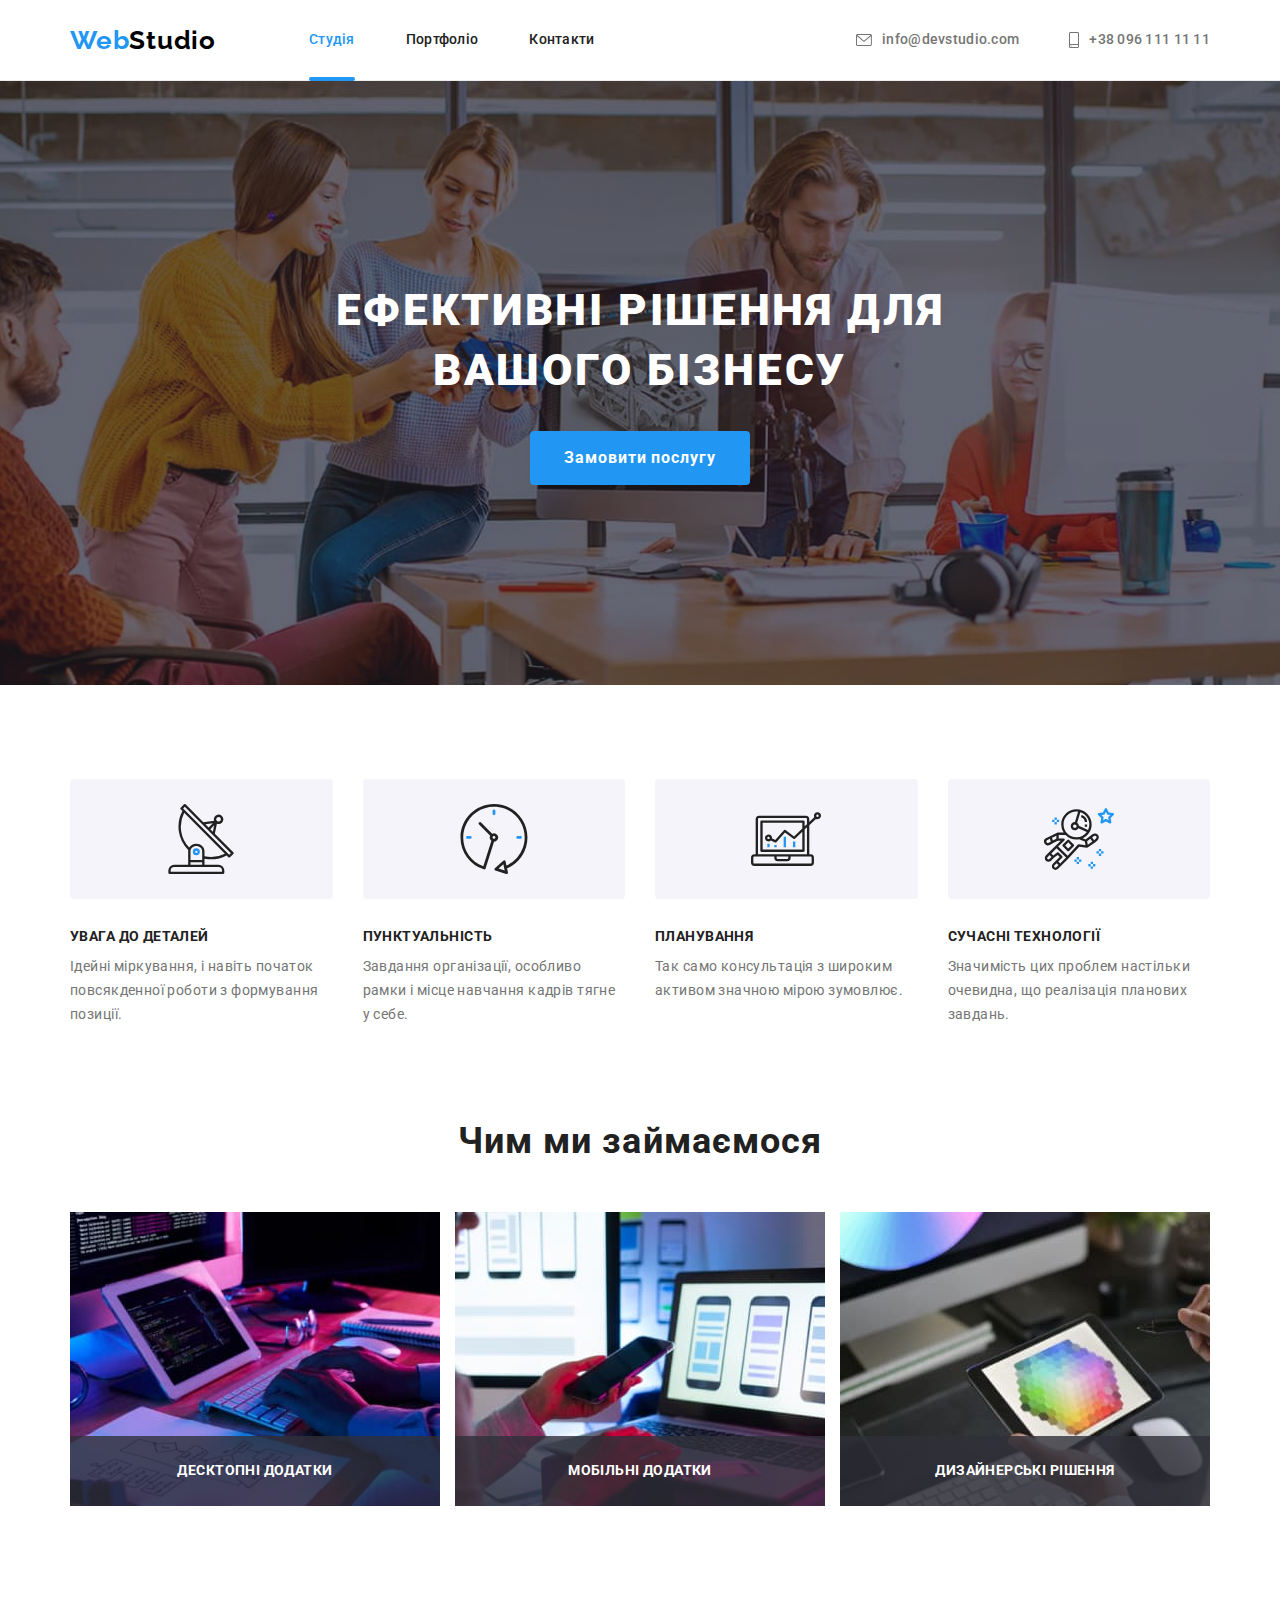
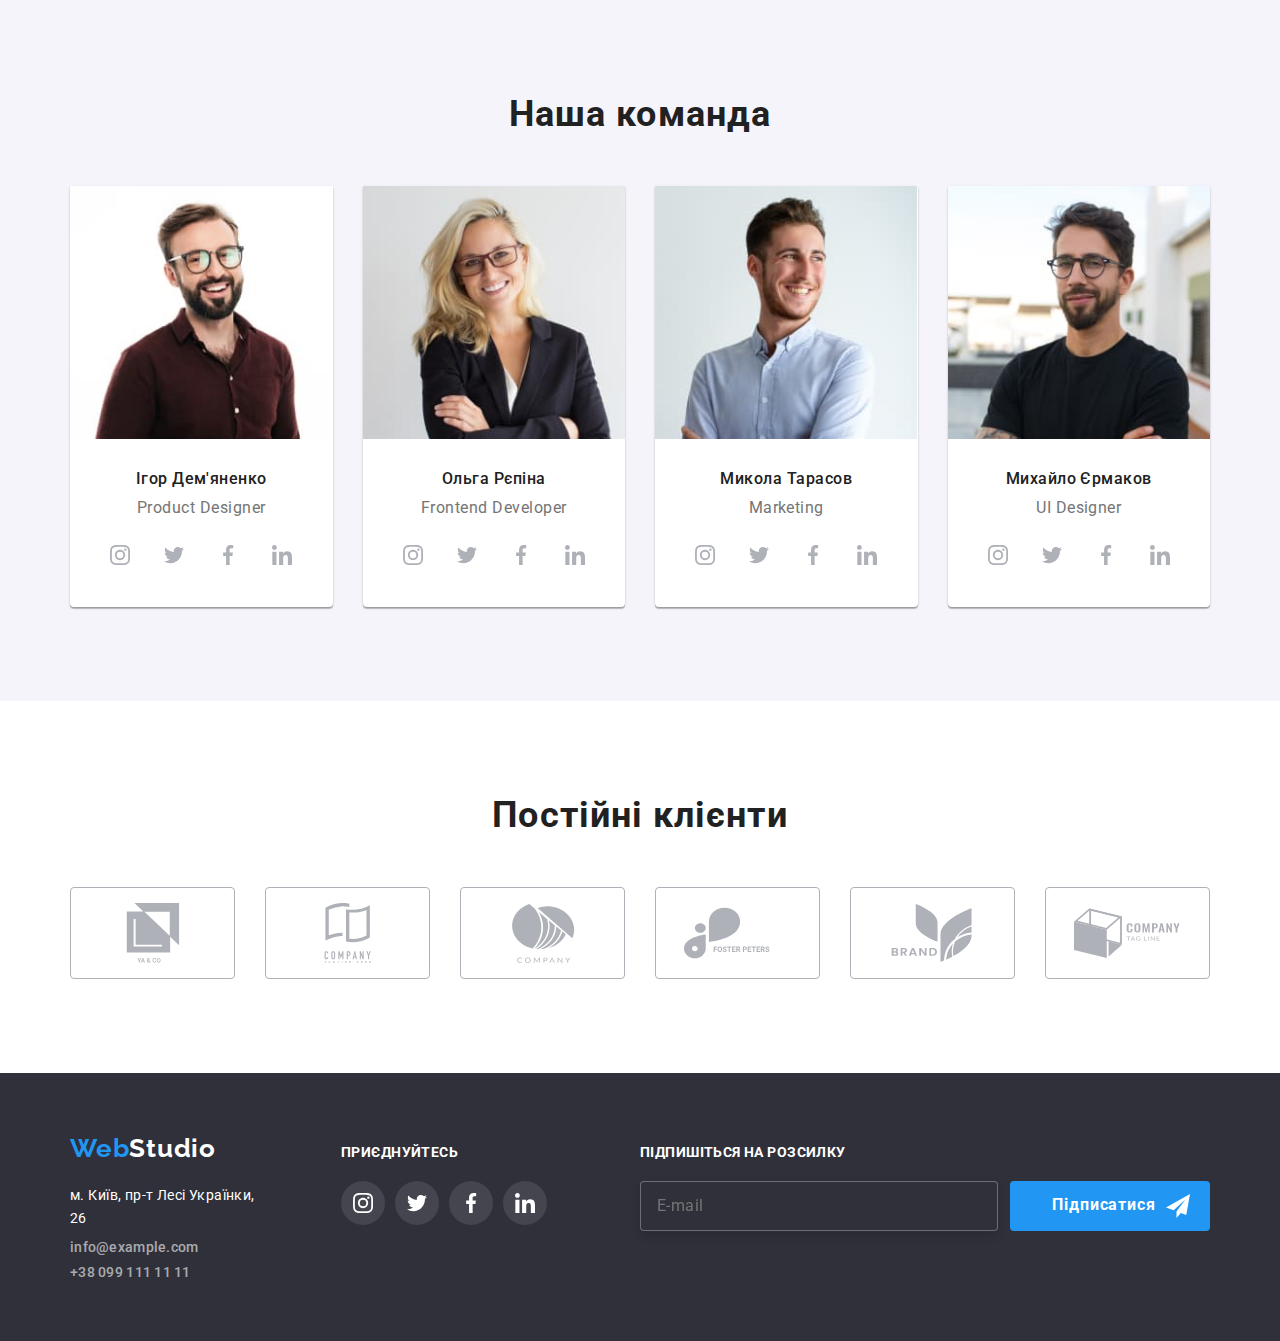
==== commit c76203fd: "add footer" ====
--- a/index.html
+++ b/index.html
@@ -233,33 +233,27 @@
               <picture>
                 <source
                   srcset="
+                    ./images/desktop/team/igor-270/igor-270.jpg    1x,
+                    ./images/desktop/team/igor-270/igor-270@2x.jpg 2x
+                  "
+                  media="(min-width: 1200px)"
+                />
+                <source
+                  srcset="
+                    ./images/tablet/team/igor-354/igor-354.jpg    1x,
+                    ./images/tablet/team/igor-354/igor-354@2x.jpg 2x
+                  "
+                  media="(min-width: 768px)"
+                />
+                <source
+                  srcset="
                     ./images/mobile/team/igor-450/igor-450.jpg    1x,
                     ./images/mobile/team/igor-450/igor-450@2x.jpg 2x
                   "
-                  media="(max-width: 797px)"
-                />
-                <source
-                  srcset="
-                    ./images/mobile/team/igor-450/igor-450.jpg    1x,
-                    ./images/mobile/team/igor-450/igor-450@2x.jpg 2x
-                  "
-                  media="(max-width: 797px)"
-                />
-                <source
-                  srcset="
-                    ./images/mobile/team/igor-450/igor-450.jpg    1x,
-                    ./images/mobile/team/igor-450/igor-450@2x.jpg 2x
-                  "
-                  media="(max-width: 797px)"
-                />
-                <img
-                  src="./images/employees/igor.jpg"
-                  alt="Ігор Дем'яненко"
-                  width="270"
-                  height="260"
-                />
+                  media="(max-width: 767px)"
+                />
+                <img src="./images/employees/igor.jpg" alt="Ігор Дем'яненко" />
               </picture>
-
               <div class="team__wrapper">
                 <h3 class="team__title">Ігор Дем'яненко</h3>
                 <p class="team__text" lang="en">Product Designer</p>
@@ -296,7 +290,30 @@
               </div>
             </li>
             <li class="team__item">
-              <img src="./images/employees/olga.jpg" alt="Ольга Рєпіна" width="270" height="260" />
+              <picture>
+                <source
+                  srcset="
+                    ./images/desktop/team/olga-270/olga-270.jpg    1x,
+                    ./images/desktop/team/olga-270/olga-270@2x.jpg 2x
+                  "
+                  media="(min-width: 1200px)"
+                />
+                <source
+                  srcset="
+                    ./images/tablet/team/olga-354/olga-354.jpg    1x,
+                    ./images/tablet/team/olga-354/olga-354@2x.jpg 2x
+                  "
+                  media="(min-width: 768px)"
+                />
+                <source
+                  srcset="
+                    ./images/mobile/team/olga-450/olga-450.jpg    1x,
+                    ./images/mobile/team/olga-450/olga-450@2x.jpg 2x
+                  "
+                  media="(max-width: 767px)"
+                />
+                <img src="./images/employees/olga.jpg" alt="Ольга Рєпіна" />
+              </picture>
               <div class="team__wrapper">
                 <h3 class="team__title">Ольга Рєпіна</h3>
                 <p class="team__text" lang="en">Frontend Developer</p>
@@ -333,12 +350,30 @@
               </div>
             </li>
             <li class="team__item">
-              <img
-                src="./images/employees/nikolay.jpg"
-                alt="Микола Тарасов"
-                width="270"
-                height="260"
-              />
+              <picture>
+                <source
+                  srcset="
+                    ./images/desktop/team/nikolay-270/nikolay-270.jpg    1x,
+                    ./images/desktop/team/nikolay-270/nikolay-270@2x.jpg 2x
+                  "
+                  media="(min-width: 1200px)"
+                />
+                <source
+                  srcset="
+                    ./images/tablet/team/nikolay-354/nikolay-354.jpg    1x,
+                    ./images/tablet/team/nikolay-354/nikolay-354@2x.jpg 2x
+                  "
+                  media="(min-width: 768px)"
+                />
+                <source
+                  srcset="
+                    ./images/mobile/team/nikolay-450/nikolay-450.jpg    1x,
+                    ./images/mobile/team/nikolay-450/nikolay-450@2x.jpg 2x
+                  "
+                  media="(max-width: 767px)"
+                />
+                <img src="./images/employees/nikolay.jpg" alt="Микола Тарасов" />
+              </picture>
               <div class="team__wrapper">
                 <h3 class="team__title">Микола Тарасов</h3>
                 <p class="team__text" lang="en">Marketing</p>
@@ -375,7 +410,30 @@
               </div>
             </li>
             <li class="team__item">
-              <img src="./images/employees/mykhail.jpg" alt="Михайло Єрмаков" width="270" />
+              <picture>
+                <source
+                  srcset="
+                    ./images/desktop/team/mykhail-270/mykhail-270.jpg    1x,
+                    ./images/desktop/team/mykhail-270/mykhail-270@2x.jpg 2x
+                  "
+                  media="(min-width: 1200px)"
+                />
+                <source
+                  srcset="
+                    ./images/tablet/team/mykhail-354/mykhail-354.jpg    1x,
+                    ./images/tablet/team/mykhail-354/mykhail-354@2x.jpg 2x
+                  "
+                  media="(min-width: 768px)"
+                />
+                <source
+                  srcset="
+                    ./images/mobile/team/mykhail-450/mykhail-450.jpg    1x,
+                    ./images/mobile/team/mykhail-450/mykhail-450@2x.jpg 2x
+                  "
+                  media="(max-width: 767px)"
+                />
+                <img src="./images/employees/mykhail.jpg" alt="Михайло Єрмаков" />
+              </picture>
               <div class="team__wrapper">
                 <h3 class="team__title">Михайло Єрмаков</h3>
                 <p class="team__text" lang="en">UI Designer</p>
@@ -416,7 +474,7 @@
       </section>
 
       <!-- clients -->
-      <!-- <section class="section">
+      <section class="section">
         <div class="container">
           <h2 class="section__title">Постійні клієнти</h2>
           <ul class="clients list">
@@ -464,11 +522,11 @@
             </li>
           </ul>
         </div>
-      </section> -->
+      </section>
     </main>
 
     <!-- footer -->
-    <!-- <footer class="footer">
+    <footer class="footer">
       <div class="container holder">
         <div class="address__footer">
           <a class="logo link" href="./index.html" lang="en"
@@ -489,7 +547,7 @@
                 <a
                   class="address__link address__link_theme-dark link"
                   href="mailto:info@example.com"
-                  >info@example.com></a
+                  >info@example.com</a
                 >
               </li>
               <li class="address__item">
@@ -499,9 +557,9 @@
               </li>
             </ul>
           </address>
-        </div> -->
-
-    <!-- <div class="join">
+        </div>
+
+        <div class="join">
           <h2 class="footer__title">приєднуйтесь</h2>
           <ul class="social list">
             <li class="social__item">
@@ -552,7 +610,7 @@
           </form>
         </div>
       </div>
-    </footer> -->
+    </footer>
 
     <!-- modal btn -->
 
--- a/css/main.min.css
+++ b/css/main.min.css
@@ -1 +1 @@
-.visually-hidden{position:absolute;white-space:nowrap;width:1px;height:1px;overflow:hidden;border:0;padding:0;clip:rect(0 0 0 0);clip-path:inset(50%);margin:-1px}:root{--primary-font: "Roboto", sans-serif;--secondary-font: "Raleway", sans-serif;--primary-text-color: #212121;--secondary-text-color: #757575;--accent-color: #2196F3;--main-color: #FFFFFF;--icon-color: #afb1b8;--duration: 250ms;--timing-function: cubic-bezier(0.4, 0, 0.2, 1)}h1,h2,h3,h4,p{margin-top:0;margin-bottom:0}ol,ul{margin-top:0;margin-bottom:0;padding-left:0}img{display:block}button{cursor:pointer}.list{list-style:none}.link{text-decoration:none}body{font-family:var(--primary-font);color:var(--primary-text-color)}.container{padding-left:15px;padding-right:15px}@media screen and (min-width: 480px){.container{width:450px;margin-left:auto;margin-right:auto}}@media screen and (min-width: 768px){.container{width:738px}}@media screen and (min-width: 1200px){.container{width:1170px}}img{display:block;max-width:100%;height:auto}.section__title{font-weight:700;font-size:28px;line-height:1.17;text-align:center;letter-spacing:.03em;margin-bottom:30px}@media screen and (min-width: 1200px){.section__title{font-size:36px;line-height:1.16;margin-bottom:50px}}.backdrop{position:fixed;z-index:100;top:0;left:0;width:100%;height:100%;background-color:rgba(0,0,0,.2);transition:opacity var(--duration) var(--timing-function),visibility var(--duration) var(--timing-function)}.backdrop.is-hidden{opacity:0;visibility:hidden;pointer-events:none}.modal-box{position:absolute;top:50%;left:50%;transform:translate(-50%, -50%);width:528px;height:581px;background-color:var(--main-color);padding:40px}.modal-box__btn_close{position:absolute;top:8px;right:8px;display:flex;align-items:center;justify-content:center;width:30px;height:30px;border-radius:50%;background-color:var(--main-color);border:1px solid rgba(0,0,0,.1);padding:0}.modal-box__icon{transition:fill var(--duration) var(--timing-function)}.modal-box__btn_close:hover .modal-box__icon,.modal-box__btn_close:focus .modal-box__icon{fill:var(--accent-color)}.modal-form{display:flex;flex-direction:column}.modal-form__title{font-weight:700;font-size:20px;line-height:1.15;text-align:center;letter-spacing:.03em;margin-bottom:12px}.modal-form__field{margin-bottom:10px}.modal-form_textarea{margin-bottom:20px}.modal-form__label{display:block;font-weight:400;font-size:12px;line-height:1.16;letter-spacing:.01em;color:var(--secondary-text-color);margin-bottom:4px}.modal-form__wrapper{display:block;position:relative}.modal-form__input{width:100%;height:40px;border:1px solid rgba(33,33,33,.2);border-radius:4px;padding-left:42px;transition:border-color var(--duration) var(--timing-function)}.modal-form__input:focus{outline:0;border-color:var(--accent-color)}.modal-form__icon{position:absolute;top:11px;left:12px;transition:fill var(--duration) var(--timing-function)}.modal-form__input:focus+.modal-form__icon{fill:var(--accent-color)}.modal-form__message{display:block;width:100%;height:120px;padding:12px 16px;border:1px solid rgba(33,33,33,.2);border-radius:4px;resize:none;font-size:12px;transition:border-color var(--duration) var(--timing-function)}.modal-form__message::placeholder{font-size:12px;color:rgba(117,117,117,.5)}.modal-form__message:focus{outline:0;border-color:var(--accent-color)}.modal-form_success{display:flex;justify-content:center;align-items:center;font-weight:400;font-size:14px;line-height:1.71;letter-spacing:.03em;color:var(--secondary-text-color);margin-bottom:30px;cursor:pointer}.modal-form_success::before{display:block;width:16px;height:15px;border:1px solid var(--primary-text-color);box-shadow:0px 4px 4px rgba(0,0,0,.25);border-radius:2px;content:"";cursor:pointer;margin-right:7px}.modal-form__check:checked+.modal-form_success::before{background-color:var(--accent-color);background-image:url("../images/vector/vector-fake.svg");background-repeat:no-repeat;background-position:center;border-color:rgba(0,0,0,0)}.modal-form__check:focus+.modal-form_success::before{outline:1px solid var(--accent-color)}.modal-form__link{color:var(--accent-color);text-decoration:underline var(--accent-color)}.modal-form__submit{align-self:center;border-radius:4px;min-width:200px;padding:10px 32px;font-weight:700;font-size:16px;line-height:1.88;align-items:center;letter-spacing:.06em;color:var(--main-color);background-color:var(--accent-color);border-color:rgba(0,0,0,0);transition:background-color var(--duration) var(--timing-function),box-shadow var(--duration) var(--timing-function)}.modal-form__submit:hover,.modal-form__submit:focus{background-color:#188ce8;box-shadow:0px 4px 4px rgba(0,0,0,.15)}@media screen and (max-width: 767px){.mobile-menu{position:fixed;width:100%;height:100%;max-height:796px;z-index:1000;top:0;left:0;background:#fff;box-shadow:0px 4px 8px rgba(0,0,0,.04),0px 2px 4px rgba(0,0,0,.08),0px 1px 3px rgba(0,0,0,.16);opacity:0;visibility:hidden;pointer-events:none;transition:opacity var(--duration) var(--timing-function),visibility var(--duration) var(--timing-function)}.mobile-menu.is-open{opacity:1;visibility:visible;pointer-events:auto}.mobile-menu__container{position:relative;display:flex;flex-direction:column;justify-content:space-between;padding-left:25px;padding-top:48px;padding-bottom:48px}.mobile-menu__close-btn{position:absolute;top:10px;right:15px;background-color:rgba(0,0,0,0);border:none;padding:0;line-height:0;cursor:pointer}.mobile-menu__close-btn:hover,.mobile-menu__close-btn:focus{fill:var(--accent-color)}.mobile-menu__item:not(:last-child){margin-bottom:35px}.mobile-menu__link{font-weight:500;font-size:40px;line-height:1.18;letter-spacing:.02em;color:var(--primary-text-color);transition:color var(--duration) var(--timing-function)}.mobile-menu__link:hover,.mobile-menu__link:focus{color:var(--accent-color)}.mobile-menu__link_current{color:var(--accent-color)}.mobile-contacts{margin-top:302px;margin-bottom:64px}.mobile-contacts__link{font-weight:500;font-size:34px;line-height:1.18;letter-spacing:.02em;color:var(--accent-color)}.mobile-contacts__link_change{display:block;font-size:24px;line-height:1.17;color:var(--secondary-text-color);margin-top:32px}.mobile-socials{display:flex;flex-wrap:wrap}.mobile-socials__item:not(:last-child){margin-right:10px}.mobile-socials__link{font-weight:500;font-size:18px;line-height:1.22;letter-spacing:.02em;color:var(--accent-color);transition:text-shadow var(--duration) var(--timing-function)}.mobile-socials__link:hover,.mobile-socials__link:focus{text-shadow:0px 4px 4px rgba(0,0,0,.25)}}@media screen and (min-width: 768px){.mobile-menu{display:none}}.logo{font-family:var(--secondary-font);font-weight:700;font-size:26px;line-height:1.19;letter-spacing:.03em;color:var(--accent-color)}.logo__dark{color:#000}@media screen and (min-width: 768px){.logo__dark{margin-right:87px}}@media screen and (min-width: 1200px){.logo__dark{margin-right:93px}}.logo__light{color:var(--main-color)}@media screen and (max-width: 767px){.menu{display:none}.contacts{display:none}.mobile-menu-open{background-color:rgba(0,0,0,0);border:none;padding:0;height:40px}}.page-header{border-bottom:1px solid #ececec}.page-header__container{display:flex;align-items:center;justify-content:space-between}@media screen and (max-width: 767px){.page-header__container{height:60px}}@media screen and (min-width: 768px){.mobile-menu-open{display:none}.page-nav{display:flex;align-items:center}.menu{display:flex;align-items:center}.menu__item:not(:last-child){margin-right:51px}.menu__link{display:block;position:relative;font-weight:500;font-size:14px;line-height:1.14;letter-spacing:.02em;color:var(--primary-text-color);padding-top:32px;padding-bottom:32px;transition:color var(--duration) var(--timing-function)}.menu__link:hover,.menu__link:focus{color:var(--accent-color)}.underline_current::after{position:absolute;display:block;content:"";left:0;bottom:0;width:100%;height:4px;border-radius:2px;background-color:var(--accent-color);margin-bottom:-1px}.menu__link_current{color:var(--accent-color)}}@media screen and (min-width: 768px)and (max-width: 1199px){.contacts{position:absolute;top:21px;right:15px}.contacts__item:not(:last-child){margin-left:auto;margin-bottom:10px}}@media screen and (min-width: 768px){.contacts__link{font-weight:500;font-size:12px;line-height:1.16;letter-spacing:.02em;transition:color var(--duration) var(--timing-function)}.contacts__link:hover,.contacts__link:focus{color:var(--accent-color)}}@media screen and (min-width: 768px){.contacts__link_theme-light{color:var(--secondary-text-color)}}@media screen and (min-width: 768px){.contacts__icon{fill:currentColor;margin-right:8px}}@media screen and (min-width: 1200px){.page-header__container{display:flex;align-items:center;height:80px}.contacts{display:flex;align-items:center;margin-left:auto}.contacts__item:not(:last-child){margin-right:50px}.contacts__link{display:flex;align-items:center;font-size:14px;line-height:1.14}.contacts__icon{margin-right:10px}}.hero{margin-left:0;margin-right:0;padding-top:118px;padding-bottom:118px;text-align:center;background-repeat:no-repeat;background-size:cover;background-position:center;background-color:#c4c4c4;background-image:linear-gradient(rgba(47, 48, 58, 0.4), rgba(47, 48, 58, 0.4)),url("../images/mobile/hero/hero-480.jpg")}@media screen and (min-device-pixel-ratio: 2),screen and (min-resolution: 192dpi),screen and (min-resolution: 2dppx){.hero{background-image:linear-gradient(rgba(47, 48, 58, 0.4), rgba(47, 48, 58, 0.4)),url("../images/mobile/hero/hero-480@2x.jpg")}}@media screen and (min-width: 768px){.hero{background-image:linear-gradient(rgba(47, 48, 58, 0.4), rgba(47, 48, 58, 0.4)),url("../images/tablet/hero/hero-768.jpg")}}@media screen and (min-width: 768px)and (min-device-pixel-ratio: 2),screen and (min-width: 768px)and (min-resolution: 192dpi),screen and (min-width: 768px)and (min-resolution: 2dppx){.hero{background-image:linear-gradient(rgba(47, 48, 58, 0.4), rgba(47, 48, 58, 0.4)),url("../images/tablet/hero/hero-768@2x.jpg")}}@media screen and (min-width: 1200px){.hero{background-image:linear-gradient(rgba(47, 48, 58, 0.4), rgba(47, 48, 58, 0.4)),url("../images/desktop/hero/hero-1600.jpg")}}@media screen and (min-width: 1200px)and (min-device-pixel-ratio: 2),screen and (min-width: 1200px)and (min-resolution: 192dpi),screen and (min-width: 1200px)and (min-resolution: 2dppx){.hero{background-image:linear-gradient(rgba(47, 48, 58, 0.4), rgba(47, 48, 58, 0.4)),url("../images/desktop/hero/hero-1600@2x.jpg")}}.hero__title{width:360px;font-weight:900;font-size:26px;line-height:1.62;text-align:center;letter-spacing:.06em;text-transform:uppercase;color:var(--main-color);align-items:center;margin-left:auto;margin-right:auto;margin-bottom:30px}@media screen and (min-width: 1200px){.hero{max-width:1600px;padding-top:200px;padding-bottom:200px;margin-left:auto;margin-right:auto}.hero__title{width:696px;font-size:44px;line-height:1.36}}.hero__btn{border-radius:4px;min-width:200px;padding:10px 32px;font-weight:700;font-size:16px;line-height:1.88;align-items:center;letter-spacing:.06em;color:var(--main-color);background-color:var(--accent-color);border-color:rgba(0,0,0,0);transition:background-color var(--duration) var(--timing-function),box-shadow var(--duration) var(--timing-function)}.hero__btn:hover,.hero__btn:focus{background-color:#188ce8;box-shadow:0px 4px 4px rgba(0,0,0,.15)}.section{padding-top:60px;padding-bottom:60px}.content__icon-box{display:flex;justify-content:center;align-items:center;margin-bottom:30px;height:120px;background-color:#f5f4fa;border-radius:4px}@media screen and (max-width: 767px){.content__item:not(:last-child){margin-bottom:30px}}@media screen and (min-width: 768px){.content__item{flex-basis:calc((100% - 30px)/2)}}@media screen and (min-width: 1200px){.content__item{flex-basis:calc((100% - 90px)/4)}}.content__title{font-weight:700;font-size:14px;line-height:1.14;letter-spacing:.03em;text-transform:uppercase;margin-bottom:10px}@media screen and (max-width: 767px){.content__title{text-align:center}}.content__text{font-weight:400;font-size:14px;line-height:1.71;letter-spacing:.03em;color:var(--secondary-text-color)}@media screen and (min-width: 768px){.content__list{display:flex;flex-wrap:wrap;gap:30px}}@media screen and (max-width: 1199px){.section_no-padding-top{display:none}}@media screen and (min-width: 1200px){.section{padding-top:94px;padding-bottom:94px}.content__list{justify-content:space-between}}@media screen and (min-width: 1200px){.section_no-padding-top{padding-top:0px}.img-box{display:flex;justify-content:space-between}.img-box__item{position:relative}.img-box__text{position:absolute;display:flex;align-items:center;justify-content:center;font-family:var(--primary-font);font-weight:700;font-size:14px;line-height:1.14;letter-spacing:.03em;text-transform:uppercase;color:var(--main-color);width:100%;height:70px;background:rgba(47,48,58,.8);bottom:0}}.section_other-background{background-color:#f5f4fa}@media screen and (min-width: 768px){.team{display:flex;flex-wrap:wrap;gap:30px}}.clients{display:flex;justify-content:center;gap:30px}.clients__item{width:170px;height:92px}.clients__link{display:flex;justify-content:center;align-items:center;width:100%;height:100%;border:1px solid var(--icon-color);border-radius:4px;transition:border-color var(--duration) var(--timing-function)}.clients__link:hover,.clients__link:focus{border-color:var(--accent-color)}.clients__icon{fill:var(--icon-color);transition:fill var(--duration) var(--timing-function)}.clients__link:hover .clients__icon,.clients__link:focus .clients__icon{fill:var(--accent-color)}.footer{display:flex;background-color:#2f303a;padding:60px 0px}.footer__title{font-family:var(--primary-font);font-weight:700;font-size:14px;line-height:1.14;letter-spacing:.03em;text-transform:uppercase;color:var(--main-color);margin-bottom:20px}.holder{display:flex;align-items:baseline}.address__footer{flex-grow:1;margin-right:70px}.address{font-style:normal;margin-top:20px}.address__map{font-weight:400;font-size:14px;line-height:1.71;letter-spacing:.03em;color:var(--main-color);transition:color var(--duration) var(--timing-function)}.address__map:hover,.address__map:focus{color:var(--accent-color)}.address__item:not(:last-child){margin-bottom:9px}.address__link{display:flex;align-items:center;font-weight:500;font-size:14px;line-height:1.14;letter-spacing:.02em;transition:color var(--duration) var(--timing-function)}.address__link:hover,.address__link:focus{color:var(--accent-color)}.address__link_theme-dark{color:rgba(255,255,255,.6)}.join{margin-right:93px}.social__icon_theme-dark{fill:var(--main-color)}.social__link_theme-dark{background-color:rgba(255,255,255,.1)}.subscribe{display:flex}.subscribe__input{width:358px;height:50px;padding:16px 15px;border:1px solid rgba(255,255,255,.3);filter:drop-shadow(0px 4px 4px rgba(0, 0, 0, 0.15));border-radius:4px;background-color:#2f303a;color:var(--main-color);font-family:var(--primary-font);font-weight:400;font-size:16px;line-height:1.25;letter-spacing:.03em}.subscribe__btn{width:200px;height:50px;border-radius:4px;padding-left:28px;margin-left:12px;background-color:var(--accent-color);border-color:rgba(0,0,0,0);transition:background-color var(--duration) var(--timing-function),box-shadow var(--duration) var(--timing-function)}.subscribe__btn:hover,.subscribe__btn:focus{background-color:#188ce8;box-shadow:0px 4px 4px rgba(0,0,0,.15)}.subscribe__text{display:flex;align-items:center;justify-content:center;font-family:var(--primary-font);font-weight:700;font-size:16px;line-height:1.88;align-items:center;letter-spacing:.06em;color:var(--main-color)}.subscribe__icon{margin-left:10px}.portfolio-nav{display:flex;margin-bottom:50px;justify-content:center}.portfolio-nav__item:not(:last-child){margin-right:8px}.portfolio-btn{font-weight:500;font-size:16px;line-height:1.62;text-align:center;letter-spacing:.03em;cursor:pointer;background-color:#f5f4fa;border-radius:4px;border-color:rgba(0,0,0,0);padding:6px 22px;transition:color var(--duration) var(--timing-function),background-color var(--duration) var(--timing-function),box-shadow var(--duration) var(--timing-function)}.portfolio-btn:hover,.portfolio-btn:focus{color:var(--main-color);background-color:var(--accent-color);box-shadow:0px 4px 4px rgba(0,0,0,.25)}.portfolio-cards{display:flex;flex-wrap:wrap;gap:30px}.portfolio-cards__box{border:1px solid #eee;border-top:rgba(0,0,0,0);padding:24px 20px}.portfolio-cards__title{font-weight:700;font-size:18px;line-height:2;letter-spacing:.06em;margin-bottom:4px;color:var(--primary-text-color)}.portfolio-cards__text{font-weight:400;font-size:16px;line-height:1.88;letter-spacing:.03em;color:var(--secondary-text-color)}.portfolio-cards__link{display:block;transition:box-shadow var(--duration) var(--timing-function)}.portfolio-cards__link:hover,.portfolio-cards__link:focus{cursor:pointer;box-shadow:0px 4px 4px rgba(0,0,0,.25)}.portfolio-cards_overlay{position:relative;overflow:hidden}.overlay{position:absolute;top:0;left:0;font-family:var(--primary-font);font-weight:400;font-size:18px;line-height:1.56;letter-spacing:.03em;color:var(--main-color);background-color:rgba(33,150,243,.9);padding:63px 24px;width:100%;height:100%;transform:translate(0, 100%);transition:transform var(--duration) var(--timing-function)}.portfolio-cards__link:hover .overlay,.portfolio-cards__link:focus .overlay{transform:translate(0, 0)}/*# sourceMappingURL=main.min.css.map */+.visually-hidden{position:absolute;white-space:nowrap;width:1px;height:1px;overflow:hidden;border:0;padding:0;clip:rect(0 0 0 0);clip-path:inset(50%);margin:-1px}:root{--primary-font: "Roboto", sans-serif;--secondary-font: "Raleway", sans-serif;--primary-text-color: #212121;--secondary-text-color: #757575;--accent-color: #2196F3;--main-color: #FFFFFF;--icon-color: #afb1b8;--duration: 250ms;--timing-function: cubic-bezier(0.4, 0, 0.2, 1)}h1,h2,h3,h4,p{margin-top:0;margin-bottom:0}ol,ul{margin-top:0;margin-bottom:0;padding-left:0}img{display:block}button{cursor:pointer}.list{list-style:none}.link{text-decoration:none}body{font-family:var(--primary-font);color:var(--primary-text-color)}.container{padding-left:15px;padding-right:15px}@media screen and (min-width: 480px){.container{width:450px;margin-left:auto;margin-right:auto}}@media screen and (min-width: 768px){.container{width:738px}}@media screen and (min-width: 1200px){.container{width:1170px}}img{display:block;max-width:100%;height:auto}.section__title{font-weight:700;font-size:28px;line-height:1.17;text-align:center;letter-spacing:.03em;margin-bottom:30px}@media screen and (min-width: 1200px){.section__title{font-size:36px;line-height:1.16;margin-bottom:50px}}.backdrop{position:fixed;z-index:100;top:0;left:0;width:100%;height:100%;background-color:rgba(0,0,0,.2);transition:opacity var(--duration) var(--timing-function),visibility var(--duration) var(--timing-function)}.backdrop.is-hidden{opacity:0;visibility:hidden;pointer-events:none}.modal-box{position:absolute;top:50%;left:50%;transform:translate(-50%, -50%);width:528px;height:581px;background-color:var(--main-color);padding:40px}.modal-box__btn_close{position:absolute;top:8px;right:8px;display:flex;align-items:center;justify-content:center;width:30px;height:30px;border-radius:50%;background-color:var(--main-color);border:1px solid rgba(0,0,0,.1);padding:0}.modal-box__icon{transition:fill var(--duration) var(--timing-function)}.modal-box__btn_close:hover .modal-box__icon,.modal-box__btn_close:focus .modal-box__icon{fill:var(--accent-color)}.modal-form{display:flex;flex-direction:column}.modal-form__title{font-weight:700;font-size:20px;line-height:1.15;text-align:center;letter-spacing:.03em;margin-bottom:12px}.modal-form__field{margin-bottom:10px}.modal-form_textarea{margin-bottom:20px}.modal-form__label{display:block;font-weight:400;font-size:12px;line-height:1.16;letter-spacing:.01em;color:var(--secondary-text-color);margin-bottom:4px}.modal-form__wrapper{display:block;position:relative}.modal-form__input{width:100%;height:40px;border:1px solid rgba(33,33,33,.2);border-radius:4px;padding-left:42px;transition:border-color var(--duration) var(--timing-function)}.modal-form__input:focus{outline:0;border-color:var(--accent-color)}.modal-form__icon{position:absolute;top:11px;left:12px;transition:fill var(--duration) var(--timing-function)}.modal-form__input:focus+.modal-form__icon{fill:var(--accent-color)}.modal-form__message{display:block;width:100%;height:120px;padding:12px 16px;border:1px solid rgba(33,33,33,.2);border-radius:4px;resize:none;font-size:12px;transition:border-color var(--duration) var(--timing-function)}.modal-form__message::placeholder{font-size:12px;color:rgba(117,117,117,.5)}.modal-form__message:focus{outline:0;border-color:var(--accent-color)}.modal-form_success{display:flex;justify-content:center;align-items:center;font-weight:400;font-size:14px;line-height:1.71;letter-spacing:.03em;color:var(--secondary-text-color);margin-bottom:30px;cursor:pointer}.modal-form_success::before{display:block;width:16px;height:15px;border:1px solid var(--primary-text-color);box-shadow:0px 4px 4px rgba(0,0,0,.25);border-radius:2px;content:"";cursor:pointer;margin-right:7px}.modal-form__check:checked+.modal-form_success::before{background-color:var(--accent-color);background-image:url("../images/vector/vector-fake.svg");background-repeat:no-repeat;background-position:center;border-color:rgba(0,0,0,0)}.modal-form__check:focus+.modal-form_success::before{outline:1px solid var(--accent-color)}.modal-form__link{color:var(--accent-color);text-decoration:underline var(--accent-color)}.modal-form__submit{align-self:center;border-radius:4px;min-width:200px;padding:10px 32px;font-weight:700;font-size:16px;line-height:1.88;align-items:center;letter-spacing:.06em;color:var(--main-color);background-color:var(--accent-color);border-color:rgba(0,0,0,0);transition:background-color var(--duration) var(--timing-function),box-shadow var(--duration) var(--timing-function)}.modal-form__submit:hover,.modal-form__submit:focus{background-color:#188ce8;box-shadow:0px 4px 4px rgba(0,0,0,.15)}@media screen and (max-width: 767px){.mobile-menu{position:fixed;width:100%;height:100%;max-height:796px;z-index:1000;top:0;left:0;background:#fff;box-shadow:0px 4px 8px rgba(0,0,0,.04),0px 2px 4px rgba(0,0,0,.08),0px 1px 3px rgba(0,0,0,.16);opacity:0;visibility:hidden;pointer-events:none;transition:opacity var(--duration) var(--timing-function),visibility var(--duration) var(--timing-function)}.mobile-menu.is-open{opacity:1;visibility:visible;pointer-events:auto}.mobile-menu__container{position:relative;display:flex;flex-direction:column;justify-content:space-between;padding-left:25px;padding-top:48px;padding-bottom:48px}.mobile-menu__close-btn{position:absolute;top:10px;right:15px;background-color:rgba(0,0,0,0);border:none;padding:0;line-height:0;cursor:pointer}.mobile-menu__close-btn:hover,.mobile-menu__close-btn:focus{fill:var(--accent-color)}.mobile-menu__item:not(:last-child){margin-bottom:35px}.mobile-menu__link{font-weight:500;font-size:40px;line-height:1.18;letter-spacing:.02em;color:var(--primary-text-color);transition:color var(--duration) var(--timing-function)}.mobile-menu__link:hover,.mobile-menu__link:focus{color:var(--accent-color)}.mobile-menu__link_current{color:var(--accent-color)}.mobile-contacts{margin-top:302px;margin-bottom:64px}.mobile-contacts__link{font-weight:500;font-size:34px;line-height:1.18;letter-spacing:.02em;color:var(--accent-color)}.mobile-contacts__link_change{display:block;font-size:24px;line-height:1.17;color:var(--secondary-text-color);margin-top:32px}.mobile-socials{display:flex;flex-wrap:wrap}.mobile-socials__item:not(:last-child){margin-right:10px}.mobile-socials__link{font-weight:500;font-size:18px;line-height:1.22;letter-spacing:.02em;color:var(--accent-color);transition:text-shadow var(--duration) var(--timing-function)}.mobile-socials__link:hover,.mobile-socials__link:focus{text-shadow:0px 4px 4px rgba(0,0,0,.25)}}@media screen and (min-width: 768px){.mobile-menu{display:none}}.logo{font-family:var(--secondary-font);font-weight:700;font-size:26px;line-height:1.19;letter-spacing:.03em;color:var(--accent-color)}.logo__dark{color:#000}@media screen and (min-width: 768px){.logo__dark{margin-right:87px}}@media screen and (min-width: 1200px){.logo__dark{margin-right:93px}}.logo__light{color:var(--main-color)}@media screen and (max-width: 767px){.menu{display:none}.contacts{display:none}.mobile-menu-open{background-color:rgba(0,0,0,0);border:none;padding:0;height:40px}}.page-header{border-bottom:1px solid #ececec}.page-header__container{display:flex;align-items:center;justify-content:space-between}@media screen and (max-width: 767px){.page-header__container{height:60px}}@media screen and (min-width: 768px){.mobile-menu-open{display:none}.page-nav{display:flex;align-items:center}.menu{display:flex;align-items:center}.menu__item:not(:last-child){margin-right:51px}.menu__link{display:block;position:relative;font-weight:500;font-size:14px;line-height:1.14;letter-spacing:.02em;color:var(--primary-text-color);padding-top:32px;padding-bottom:32px;transition:color var(--duration) var(--timing-function)}.menu__link:hover,.menu__link:focus{color:var(--accent-color)}.underline_current::after{position:absolute;display:block;content:"";left:0;bottom:0;width:100%;height:4px;border-radius:2px;background-color:var(--accent-color);margin-bottom:-1px}.menu__link_current{color:var(--accent-color)}}@media screen and (min-width: 768px)and (max-width: 1199px){.contacts{position:absolute;top:21px;right:15px}.contacts__item:not(:last-child){margin-left:auto;margin-bottom:10px}}@media screen and (min-width: 768px){.contacts__link{font-weight:500;font-size:12px;line-height:1.16;letter-spacing:.02em;transition:color var(--duration) var(--timing-function)}.contacts__link:hover,.contacts__link:focus{color:var(--accent-color)}}@media screen and (min-width: 768px){.contacts__link_theme-light{color:var(--secondary-text-color)}}@media screen and (min-width: 768px){.contacts__icon{fill:currentColor;margin-right:8px}}@media screen and (min-width: 1200px){.page-header__container{display:flex;align-items:center;height:80px}.contacts{display:flex;align-items:center;margin-left:auto}.contacts__item:not(:last-child){margin-right:50px}.contacts__link{display:flex;align-items:center;font-size:14px;line-height:1.14}.contacts__icon{margin-right:10px}}.hero{margin-left:0;margin-right:0;padding-top:118px;padding-bottom:118px;text-align:center;background-repeat:no-repeat;background-size:cover;background-position:center;background-color:#c4c4c4;background-image:linear-gradient(rgba(47, 48, 58, 0.4), rgba(47, 48, 58, 0.4)),url("../images/mobile/hero/hero-480.jpg")}@media screen and (min-device-pixel-ratio: 2),screen and (min-resolution: 192dpi),screen and (min-resolution: 2dppx){.hero{background-image:linear-gradient(rgba(47, 48, 58, 0.4), rgba(47, 48, 58, 0.4)),url("../images/mobile/hero/hero-480@2x.jpg")}}@media screen and (min-width: 768px){.hero{background-image:linear-gradient(rgba(47, 48, 58, 0.4), rgba(47, 48, 58, 0.4)),url("../images/tablet/hero/hero-768.jpg")}}@media screen and (min-width: 768px)and (min-device-pixel-ratio: 2),screen and (min-width: 768px)and (min-resolution: 192dpi),screen and (min-width: 768px)and (min-resolution: 2dppx){.hero{background-image:linear-gradient(rgba(47, 48, 58, 0.4), rgba(47, 48, 58, 0.4)),url("../images/tablet/hero/hero-768@2x.jpg")}}@media screen and (min-width: 1200px){.hero{background-image:linear-gradient(rgba(47, 48, 58, 0.4), rgba(47, 48, 58, 0.4)),url("../images/desktop/hero/hero-1600.jpg")}}@media screen and (min-width: 1200px)and (min-device-pixel-ratio: 2),screen and (min-width: 1200px)and (min-resolution: 192dpi),screen and (min-width: 1200px)and (min-resolution: 2dppx){.hero{background-image:linear-gradient(rgba(47, 48, 58, 0.4), rgba(47, 48, 58, 0.4)),url("../images/desktop/hero/hero-1600@2x.jpg")}}.hero__title{width:360px;font-weight:900;font-size:26px;line-height:1.62;text-align:center;letter-spacing:.06em;text-transform:uppercase;color:var(--main-color);align-items:center;margin-left:auto;margin-right:auto;margin-bottom:30px}@media screen and (min-width: 1200px){.hero{max-width:1600px;padding-top:200px;padding-bottom:200px;margin-left:auto;margin-right:auto}.hero__title{width:696px;font-size:44px;line-height:1.36}}.hero__btn{border-radius:4px;min-width:200px;padding:10px 32px;font-weight:700;font-size:16px;line-height:1.88;align-items:center;letter-spacing:.06em;color:var(--main-color);background-color:var(--accent-color);border-color:rgba(0,0,0,0);transition:background-color var(--duration) var(--timing-function),box-shadow var(--duration) var(--timing-function)}.hero__btn:hover,.hero__btn:focus{background-color:#188ce8;box-shadow:0px 4px 4px rgba(0,0,0,.15)}.section{padding-top:60px;padding-bottom:60px}.content__icon-box{display:flex;justify-content:center;align-items:center;margin-bottom:30px;height:120px;background-color:#f5f4fa;border-radius:4px}@media screen and (max-width: 767px){.content__item:not(:last-child){margin-bottom:30px}}@media screen and (min-width: 768px){.content__item{flex-basis:calc((100% - 30px)/2)}}@media screen and (min-width: 1200px){.content__item{flex-basis:calc((100% - 90px)/4)}}.content__title{font-weight:700;font-size:14px;line-height:1.14;letter-spacing:.03em;text-transform:uppercase;margin-bottom:10px}@media screen and (max-width: 767px){.content__title{text-align:center}}.content__text{font-weight:400;font-size:14px;line-height:1.71;letter-spacing:.03em;color:var(--secondary-text-color)}@media screen and (min-width: 768px){.content__list{display:flex;flex-wrap:wrap;gap:30px}}@media screen and (max-width: 1199px){.section_no-padding-top{display:none}}@media screen and (min-width: 1200px){.section{padding-top:94px;padding-bottom:94px}.content__list{justify-content:space-between}}@media screen and (min-width: 1200px){.section_no-padding-top{padding-top:0px}.img-box{display:flex;justify-content:space-between}.img-box__item{position:relative}.img-box__text{position:absolute;display:flex;align-items:center;justify-content:center;font-family:var(--primary-font);font-weight:700;font-size:14px;line-height:1.14;letter-spacing:.03em;text-transform:uppercase;color:var(--main-color);width:100%;height:70px;background:rgba(47,48,58,.8);bottom:0}}.section_other-background{background-color:#f5f4fa}@media screen and (min-width: 768px){.team{display:flex;flex-wrap:wrap;gap:30px}}.team__title{font-weight:500;font-size:16px;line-height:1.19;text-align:center;letter-spacing:.03em;margin-bottom:10px}.team__text{font-weight:400;font-size:16px;line-height:1.19;text-align:center;letter-spacing:.03em;color:var(--secondary-text-color);margin-bottom:16px}.team__item{display:block;width:100%;height:100%;background:var(--main-color);box-shadow:0px 1px 3px rgba(0,0,0,.12),0px 1px 1px rgba(0,0,0,.14),0px 2px 1px rgba(0,0,0,.2);border-radius:0px 0px 4px 4px}@media screen and (max-width: 767px){.team__item:not(:last-child){margin-bottom:30px}}@media screen and (min-width: 768px){.team__item{flex-basis:calc((100% - 30px)/2)}}@media screen and (min-width: 1200px){.team__item{flex-basis:calc((100% - 90px)/4)}}.team__wrapper{padding-top:30px;padding-bottom:24px}@media screen and (min-width: 1200px){.team__wrapper{padding-bottom:30px}}.social{display:flex;justify-content:center;gap:10px}.social__link{display:flex;justify-content:center;align-items:center;width:44px;height:44px;border-radius:50%;background-color:var(--main-color);transition:background-color var(--duration) var(--timing-function)}.social__link:hover,.social__link:focus{background-color:var(--accent-color)}.social__icon{fill:var(--icon-color);transition:fill var(--duration) var(--timing-function)}.social__link:hover .social__icon,.social__link:focus .social__icon{fill:var(--main-color)}.clients{display:flex;justify-content:center;flex-wrap:wrap;gap:30px}.clients__item{flex-basis:calc((100% - 30px)/2)}@media screen and (min-width: 768px){.clients__item{flex-basis:calc((100% - 60px)/3)}}@media screen and (min-width: 1200px){.clients__item{flex-basis:calc((100% - 150px)/6)}}.clients__link{display:flex;justify-content:center;align-items:center;height:92px;border:1px solid var(--icon-color);border-radius:4px;transition:border-color var(--duration) var(--timing-function)}.clients__link:hover,.clients__link:focus{border-color:var(--accent-color)}.clients__icon{fill:var(--icon-color);transition:fill var(--duration) var(--timing-function)}.clients__link:hover .clients__icon,.clients__link:focus .clients__icon{fill:var(--accent-color)}.footer{padding-top:60px;padding-bottom:60px;background-color:#2f303a}@media screen and (max-width: 1199px){.holder{text-align:center;flex-wrap:wrap}}@media screen and (min-width: 768px){.holder{display:flex;justify-content:space-around;align-items:baseline}}@media screen and (min-width: 1200px){.holder{justify-content:space-between;flex-grow:1}}.footer__title{font-family:var(--primary-font);font-weight:700;font-size:14px;line-height:1.14;letter-spacing:.03em;text-transform:uppercase;color:var(--main-color);margin-bottom:20px}.address{font-style:normal;margin-top:20px}.address__map{font-weight:400;font-size:14px;line-height:1.71;letter-spacing:.03em;color:var(--main-color);transition:color var(--duration) var(--timing-function)}.address__map:hover,.address__map:focus{color:var(--accent-color)}.address__item:not(:last-child){margin-bottom:9px}@media screen and (max-width: 767px){.address__item:not(:last-child){margin-bottom:8px}}.address__link{align-items:center;font-weight:500;font-size:14px;line-height:1.14;letter-spacing:.02em;transition:color var(--duration) var(--timing-function)}.address__link:hover,.address__link:focus{color:var(--accent-color)}@media screen and (min-width: 768px){.address__link{display:flex}}.address__link_theme-dark{color:rgba(255,255,255,.6)}@media screen and (max-width: 767px){.join{margin-top:60px;margin-bottom:60px}}@media screen and (min-width: 1200px){.join{margin-left:70px;margin-right:93px}}.social__icon_theme-dark{fill:var(--main-color)}.social__link_theme-dark{background-color:rgba(255,255,255,.1)}@media screen and (min-width: 768px)and (max-width: 1199px){.form-footer{margin-top:60px}}@media screen and (min-width: 1200px){.subscribe{display:flex;align-items:flex-end}}.subscribe__input{display:block;padding-left:16px;padding-right:0px;padding-top:0px;padding-bottom:0px;border:1px solid rgba(255,255,255,.3);filter:drop-shadow(0px 4px 4px rgba(0, 0, 0, 0.15));border-radius:4px;background-color:#2f303a;color:var(--main-color);font-family:var(--primary-font);font-weight:400;font-size:16px;line-height:1.25;letter-spacing:.03em;width:100%;height:50px}@media screen and (min-width: 768px){.subscribe__input{width:450px}}@media screen and (min-width: 1200px){.subscribe__input{width:358px;margin-bottom:0}}.subscribe__btn{width:200px;height:50px;margin-top:20px;border-radius:4px;padding-left:28px;background-color:var(--accent-color);border-color:rgba(0,0,0,0);transition:background-color var(--duration) var(--timing-function),box-shadow var(--duration) var(--timing-function)}.subscribe__btn:hover,.subscribe__btn:focus{background-color:#188ce8;box-shadow:0px 4px 4px rgba(0,0,0,.15)}@media screen and (min-width: 1200px){.subscribe__btn{margin-top:0px;margin-left:12px}}.subscribe__text{display:flex;align-items:center;justify-content:center;font-family:var(--primary-font);font-weight:700;font-size:16px;line-height:1.88;align-items:center;letter-spacing:.06em;color:var(--main-color)}.subscribe__icon{margin-left:10px}.portfolio-nav{display:flex;margin-bottom:50px;justify-content:center}.portfolio-nav__item:not(:last-child){margin-right:8px}.portfolio-btn{font-weight:500;font-size:16px;line-height:1.62;text-align:center;letter-spacing:.03em;cursor:pointer;background-color:#f5f4fa;border-radius:4px;border-color:rgba(0,0,0,0);padding:6px 22px;transition:color var(--duration) var(--timing-function),background-color var(--duration) var(--timing-function),box-shadow var(--duration) var(--timing-function)}.portfolio-btn:hover,.portfolio-btn:focus{color:var(--main-color);background-color:var(--accent-color);box-shadow:0px 4px 4px rgba(0,0,0,.25)}.portfolio-cards{display:flex;flex-wrap:wrap;gap:30px}.portfolio-cards__box{border:1px solid #eee;border-top:rgba(0,0,0,0);padding:24px 20px}.portfolio-cards__title{font-weight:700;font-size:18px;line-height:2;letter-spacing:.06em;margin-bottom:4px;color:var(--primary-text-color)}.portfolio-cards__text{font-weight:400;font-size:16px;line-height:1.88;letter-spacing:.03em;color:var(--secondary-text-color)}.portfolio-cards__link{display:block;transition:box-shadow var(--duration) var(--timing-function)}.portfolio-cards__link:hover,.portfolio-cards__link:focus{cursor:pointer;box-shadow:0px 4px 4px rgba(0,0,0,.25)}.portfolio-cards_overlay{position:relative;overflow:hidden}.overlay{position:absolute;top:0;left:0;font-family:var(--primary-font);font-weight:400;font-size:18px;line-height:1.56;letter-spacing:.03em;color:var(--main-color);background-color:rgba(33,150,243,.9);padding:63px 24px;width:100%;height:100%;transform:translate(0, 100%);transition:transform var(--duration) var(--timing-function)}.portfolio-cards__link:hover .overlay,.portfolio-cards__link:focus .overlay{transform:translate(0, 0)}/*# sourceMappingURL=main.min.css.map */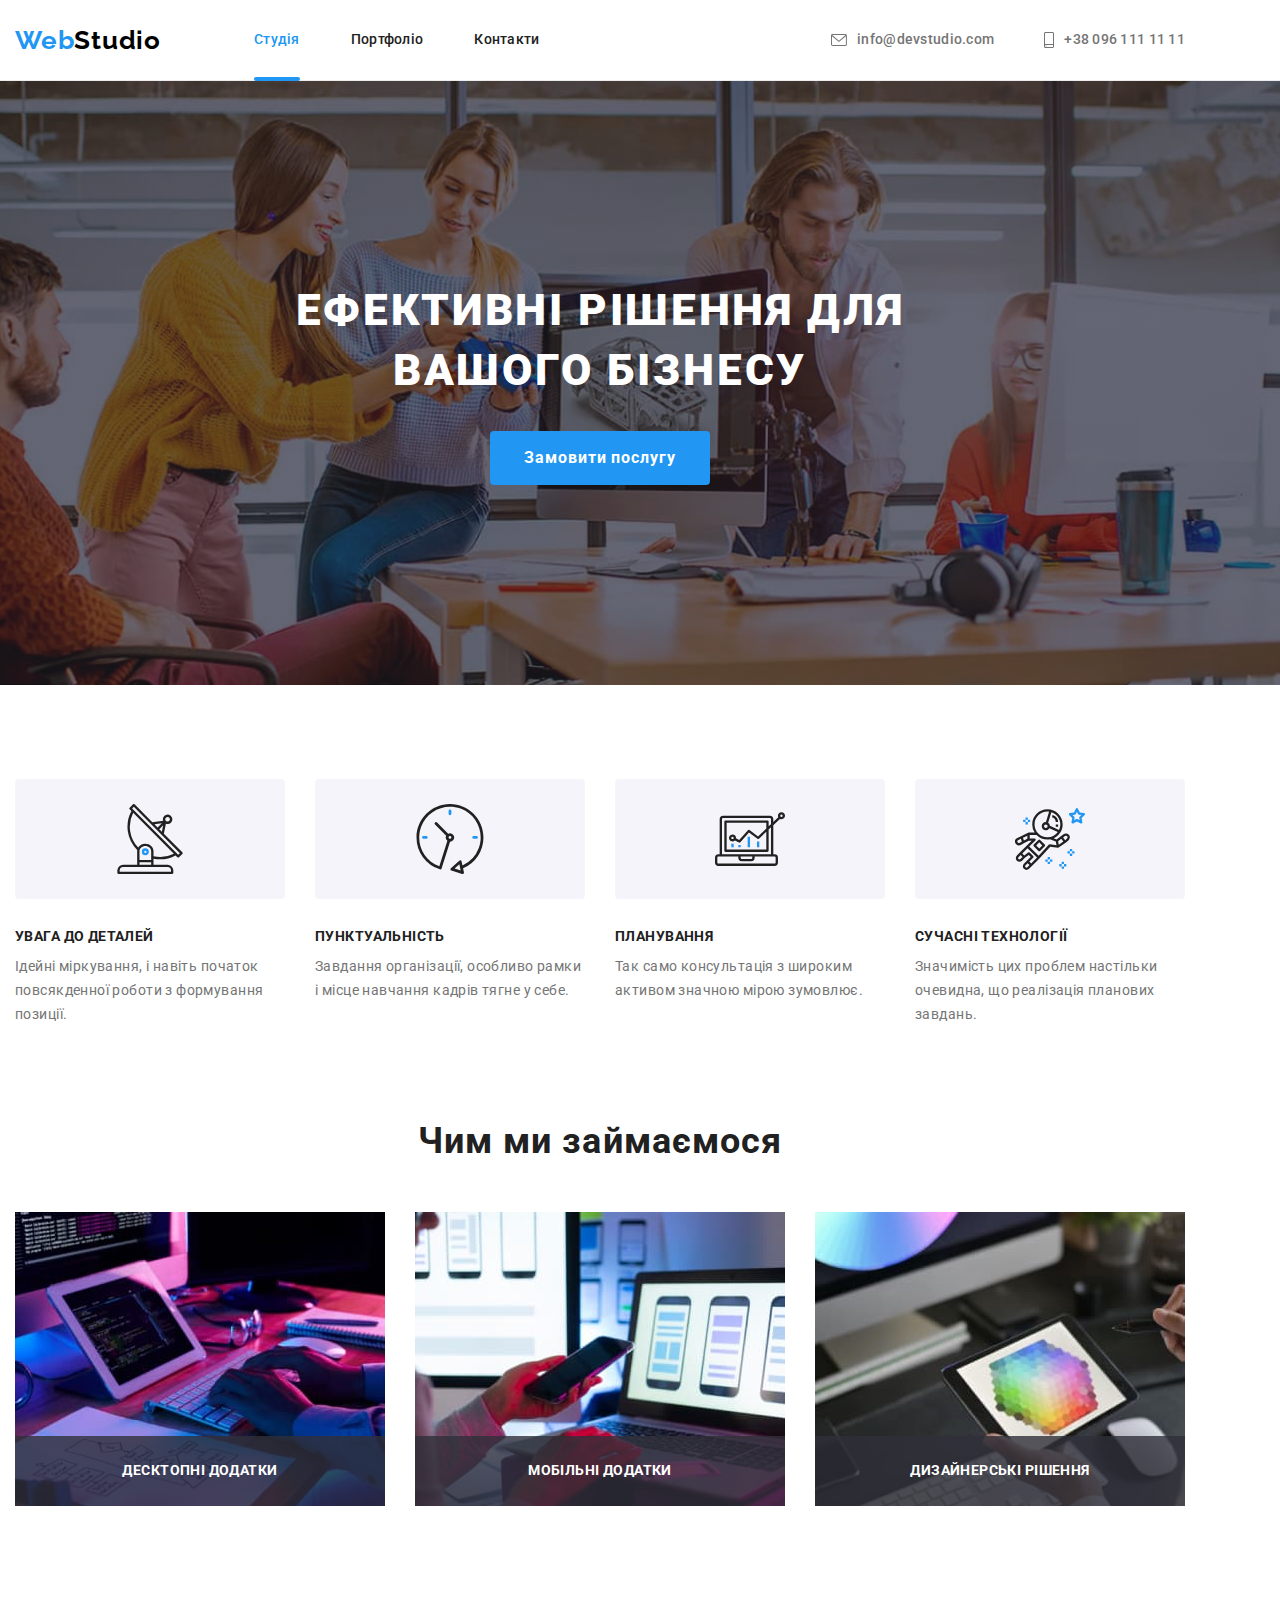
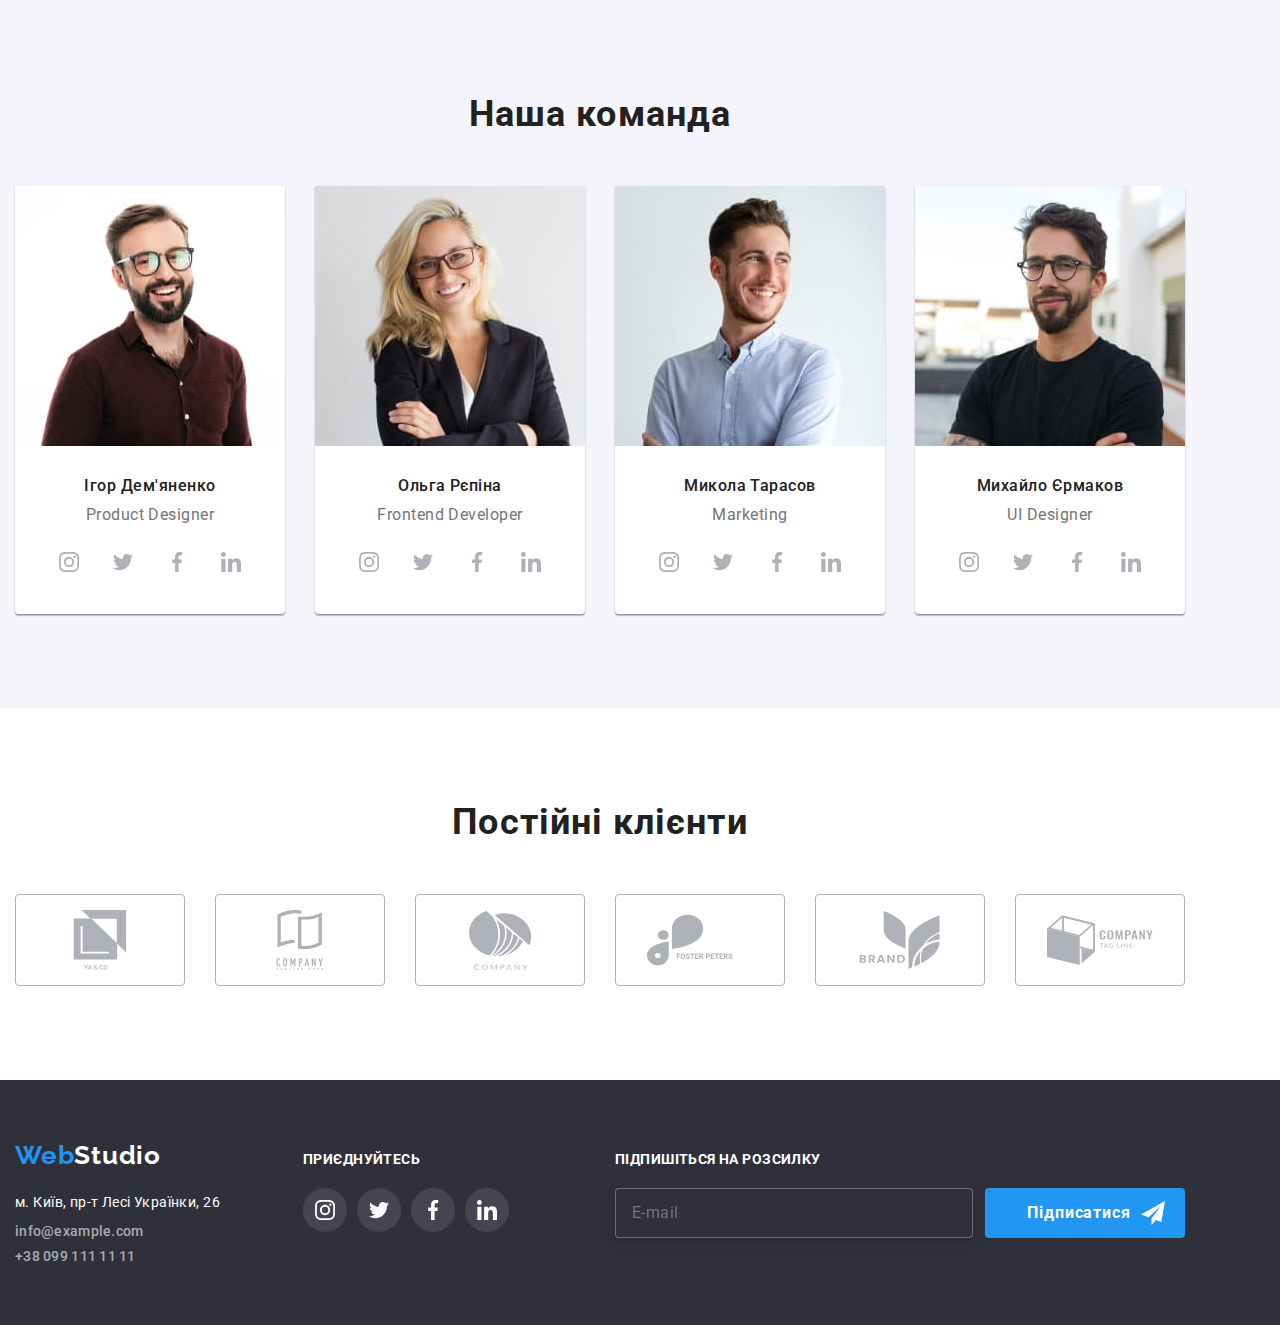
==== commit 579f1234: "add changes hw-08" ====
--- a/index.html
+++ b/index.html
@@ -23,12 +23,14 @@
     <header class="page-header">
       <div class="container page-header__container">
         <nav class="page-nav">
-          <a class="logo link" href="./index.html" lang="en"
+          <a class="logo logo__link link" href="./index.html" lang="en"
             >Web<span class="logo__dark">Studio</span></a
           >
           <ul class="menu list">
             <li class="menu__item">
-              <a class="menu__link menu__link_current underline_current link" href="">Студія</a>
+              <a class="menu__link menu__link_current underline_current link" href="./index.html"
+                >Студія</a
+              >
             </li>
             <li class="menu__item">
               <a class="menu__link link" href="./portfolio.html">Портфоліо</a>
@@ -76,41 +78,47 @@
           </button>
           <ul class="mobile-menu__list list">
             <li class="mobile-menu__item">
-              <a class="link mobile-menu__link mobile-menu__link_current" href="">Студія</a>
+              <a class="link mobile-menu__link mobile-menu__link_current" href="/index.html"
+                >Студія</a
+              >
             </li>
             <li class="mobile-menu__item">
-              <a class="link mobile-menu__link" href="">Портфоліо</a>
+              <a class="link mobile-menu__link" href="./portfolio.html">Портфоліо</a>
             </li>
             <li class="mobile-menu__item">
               <a class="link mobile-menu__link" href="">Контакти</a>
             </li>
           </ul>
-          <ul class="mobile-contacts list">
-            <li class="mobile-contacts__item">
-              <a class="link mobile-contacts__link" href="tel:+380961111111"> +38 096 111 11 11 </a>
-            </li>
-            <li class="mobile-contacts__item">
-              <a
-                class="link mobile-contacts__link mobile-contacts__link_change"
-                href="mailto:info@devstudio.com"
-                >info@devstudio.com</a
-              >
-            </li>
-          </ul>
-          <ul class="mobile-socials list">
-            <li class="mobile-socials__item">
-              <a href="" class="mobile-socials__link link" target="_blank">Instagram</a>
-            </li>
-            <li class="mobile-socials__item">
-              <a href="" class="mobile-socials__link link" target="_blank">Twitter</a>
-            </li>
-            <li class="mobile-socials__item">
-              <a href="" class="mobile-socials__link link" target="_blank">Facebook</a>
-            </li>
-            <li class="mobile-socials__item">
-              <a href="" class="mobile-socials__link link" target="_blank">LinkedIn</a>
-            </li>
-          </ul>
+          <div mobile-box>
+            <ul class="mobile-contacts list">
+              <li class="mobile-contacts__item">
+                <a class="link mobile-contacts__link" href="tel:+380961111111">
+                  +38 096 111 11 11
+                </a>
+              </li>
+              <li class="mobile-contacts__item">
+                <a
+                  class="link mobile-contacts__link mobile-contacts__link_change"
+                  href="mailto:info@devstudio.com"
+                  >info@devstudio.com</a
+                >
+              </li>
+            </ul>
+            <ul class="mobile-socials list">
+              <li class="mobile-socials__item">
+                <a href="" class="mobile-socials__link link" target="_blank">Instagram</a>
+              </li>
+              <li class="mobile-socials__item">
+                <a href="" class="mobile-socials__link link" target="_blank">Twitter</a>
+              </li>
+              <li class="mobile-socials__item">
+                <a href="" class="mobile-socials__link link" target="_blank">Facebook</a>
+              </li>
+              <li class="mobile-socials__item">
+                <a href="" class="mobile-socials__link link" target="_blank">LinkedIn</a>
+              </li>
+            </ul>
+          </div>
         </div>
       </div>
     </header>
--- a/css/main.min.css
+++ b/css/main.min.css
@@ -1 +1 @@
-.visually-hidden{position:absolute;white-space:nowrap;width:1px;height:1px;overflow:hidden;border:0;padding:0;clip:rect(0 0 0 0);clip-path:inset(50%);margin:-1px}:root{--primary-font: "Roboto", sans-serif;--secondary-font: "Raleway", sans-serif;--primary-text-color: #212121;--secondary-text-color: #757575;--accent-color: #2196F3;--main-color: #FFFFFF;--icon-color: #afb1b8;--duration: 250ms;--timing-function: cubic-bezier(0.4, 0, 0.2, 1)}h1,h2,h3,h4,p{margin-top:0;margin-bottom:0}ol,ul{margin-top:0;margin-bottom:0;padding-left:0}img{display:block}button{cursor:pointer}.list{list-style:none}.link{text-decoration:none}body{font-family:var(--primary-font);color:var(--primary-text-color)}.container{padding-left:15px;padding-right:15px}@media screen and (min-width: 480px){.container{width:450px;margin-left:auto;margin-right:auto}}@media screen and (min-width: 768px){.container{width:738px}}@media screen and (min-width: 1200px){.container{width:1170px}}img{display:block;max-width:100%;height:auto}.section__title{font-weight:700;font-size:28px;line-height:1.17;text-align:center;letter-spacing:.03em;margin-bottom:30px}@media screen and (min-width: 1200px){.section__title{font-size:36px;line-height:1.16;margin-bottom:50px}}.backdrop{position:fixed;z-index:100;top:0;left:0;width:100%;height:100%;background-color:rgba(0,0,0,.2);transition:opacity var(--duration) var(--timing-function),visibility var(--duration) var(--timing-function)}.backdrop.is-hidden{opacity:0;visibility:hidden;pointer-events:none}.modal-box{position:absolute;top:50%;left:50%;transform:translate(-50%, -50%);width:528px;height:581px;background-color:var(--main-color);padding:40px}.modal-box__btn_close{position:absolute;top:8px;right:8px;display:flex;align-items:center;justify-content:center;width:30px;height:30px;border-radius:50%;background-color:var(--main-color);border:1px solid rgba(0,0,0,.1);padding:0}.modal-box__icon{transition:fill var(--duration) var(--timing-function)}.modal-box__btn_close:hover .modal-box__icon,.modal-box__btn_close:focus .modal-box__icon{fill:var(--accent-color)}.modal-form{display:flex;flex-direction:column}.modal-form__title{font-weight:700;font-size:20px;line-height:1.15;text-align:center;letter-spacing:.03em;margin-bottom:12px}.modal-form__field{margin-bottom:10px}.modal-form_textarea{margin-bottom:20px}.modal-form__label{display:block;font-weight:400;font-size:12px;line-height:1.16;letter-spacing:.01em;color:var(--secondary-text-color);margin-bottom:4px}.modal-form__wrapper{display:block;position:relative}.modal-form__input{width:100%;height:40px;border:1px solid rgba(33,33,33,.2);border-radius:4px;padding-left:42px;transition:border-color var(--duration) var(--timing-function)}.modal-form__input:focus{outline:0;border-color:var(--accent-color)}.modal-form__icon{position:absolute;top:11px;left:12px;transition:fill var(--duration) var(--timing-function)}.modal-form__input:focus+.modal-form__icon{fill:var(--accent-color)}.modal-form__message{display:block;width:100%;height:120px;padding:12px 16px;border:1px solid rgba(33,33,33,.2);border-radius:4px;resize:none;font-size:12px;transition:border-color var(--duration) var(--timing-function)}.modal-form__message::placeholder{font-size:12px;color:rgba(117,117,117,.5)}.modal-form__message:focus{outline:0;border-color:var(--accent-color)}.modal-form_success{display:flex;justify-content:center;align-items:center;font-weight:400;font-size:14px;line-height:1.71;letter-spacing:.03em;color:var(--secondary-text-color);margin-bottom:30px;cursor:pointer}.modal-form_success::before{display:block;width:16px;height:15px;border:1px solid var(--primary-text-color);box-shadow:0px 4px 4px rgba(0,0,0,.25);border-radius:2px;content:"";cursor:pointer;margin-right:7px}.modal-form__check:checked+.modal-form_success::before{background-color:var(--accent-color);background-image:url("../images/vector/vector-fake.svg");background-repeat:no-repeat;background-position:center;border-color:rgba(0,0,0,0)}.modal-form__check:focus+.modal-form_success::before{outline:1px solid var(--accent-color)}.modal-form__link{color:var(--accent-color);text-decoration:underline var(--accent-color)}.modal-form__submit{align-self:center;border-radius:4px;min-width:200px;padding:10px 32px;font-weight:700;font-size:16px;line-height:1.88;align-items:center;letter-spacing:.06em;color:var(--main-color);background-color:var(--accent-color);border-color:rgba(0,0,0,0);transition:background-color var(--duration) var(--timing-function),box-shadow var(--duration) var(--timing-function)}.modal-form__submit:hover,.modal-form__submit:focus{background-color:#188ce8;box-shadow:0px 4px 4px rgba(0,0,0,.15)}@media screen and (max-width: 767px){.mobile-menu{position:fixed;width:100%;height:100%;max-height:796px;z-index:1000;top:0;left:0;background:#fff;box-shadow:0px 4px 8px rgba(0,0,0,.04),0px 2px 4px rgba(0,0,0,.08),0px 1px 3px rgba(0,0,0,.16);opacity:0;visibility:hidden;pointer-events:none;transition:opacity var(--duration) var(--timing-function),visibility var(--duration) var(--timing-function)}.mobile-menu.is-open{opacity:1;visibility:visible;pointer-events:auto}.mobile-menu__container{position:relative;display:flex;flex-direction:column;justify-content:space-between;padding-left:25px;padding-top:48px;padding-bottom:48px}.mobile-menu__close-btn{position:absolute;top:10px;right:15px;background-color:rgba(0,0,0,0);border:none;padding:0;line-height:0;cursor:pointer}.mobile-menu__close-btn:hover,.mobile-menu__close-btn:focus{fill:var(--accent-color)}.mobile-menu__item:not(:last-child){margin-bottom:35px}.mobile-menu__link{font-weight:500;font-size:40px;line-height:1.18;letter-spacing:.02em;color:var(--primary-text-color);transition:color var(--duration) var(--timing-function)}.mobile-menu__link:hover,.mobile-menu__link:focus{color:var(--accent-color)}.mobile-menu__link_current{color:var(--accent-color)}.mobile-contacts{margin-top:302px;margin-bottom:64px}.mobile-contacts__link{font-weight:500;font-size:34px;line-height:1.18;letter-spacing:.02em;color:var(--accent-color)}.mobile-contacts__link_change{display:block;font-size:24px;line-height:1.17;color:var(--secondary-text-color);margin-top:32px}.mobile-socials{display:flex;flex-wrap:wrap}.mobile-socials__item:not(:last-child){margin-right:10px}.mobile-socials__link{font-weight:500;font-size:18px;line-height:1.22;letter-spacing:.02em;color:var(--accent-color);transition:text-shadow var(--duration) var(--timing-function)}.mobile-socials__link:hover,.mobile-socials__link:focus{text-shadow:0px 4px 4px rgba(0,0,0,.25)}}@media screen and (min-width: 768px){.mobile-menu{display:none}}.logo{font-family:var(--secondary-font);font-weight:700;font-size:26px;line-height:1.19;letter-spacing:.03em;color:var(--accent-color)}.logo__dark{color:#000}@media screen and (min-width: 768px){.logo__dark{margin-right:87px}}@media screen and (min-width: 1200px){.logo__dark{margin-right:93px}}.logo__light{color:var(--main-color)}@media screen and (max-width: 767px){.menu{display:none}.contacts{display:none}.mobile-menu-open{background-color:rgba(0,0,0,0);border:none;padding:0;height:40px}}.page-header{border-bottom:1px solid #ececec}.page-header__container{display:flex;align-items:center;justify-content:space-between}@media screen and (max-width: 767px){.page-header__container{height:60px}}@media screen and (min-width: 768px){.mobile-menu-open{display:none}.page-nav{display:flex;align-items:center}.menu{display:flex;align-items:center}.menu__item:not(:last-child){margin-right:51px}.menu__link{display:block;position:relative;font-weight:500;font-size:14px;line-height:1.14;letter-spacing:.02em;color:var(--primary-text-color);padding-top:32px;padding-bottom:32px;transition:color var(--duration) var(--timing-function)}.menu__link:hover,.menu__link:focus{color:var(--accent-color)}.underline_current::after{position:absolute;display:block;content:"";left:0;bottom:0;width:100%;height:4px;border-radius:2px;background-color:var(--accent-color);margin-bottom:-1px}.menu__link_current{color:var(--accent-color)}}@media screen and (min-width: 768px)and (max-width: 1199px){.contacts{position:absolute;top:21px;right:15px}.contacts__item:not(:last-child){margin-left:auto;margin-bottom:10px}}@media screen and (min-width: 768px){.contacts__link{font-weight:500;font-size:12px;line-height:1.16;letter-spacing:.02em;transition:color var(--duration) var(--timing-function)}.contacts__link:hover,.contacts__link:focus{color:var(--accent-color)}}@media screen and (min-width: 768px){.contacts__link_theme-light{color:var(--secondary-text-color)}}@media screen and (min-width: 768px){.contacts__icon{fill:currentColor;margin-right:8px}}@media screen and (min-width: 1200px){.page-header__container{display:flex;align-items:center;height:80px}.contacts{display:flex;align-items:center;margin-left:auto}.contacts__item:not(:last-child){margin-right:50px}.contacts__link{display:flex;align-items:center;font-size:14px;line-height:1.14}.contacts__icon{margin-right:10px}}.hero{margin-left:0;margin-right:0;padding-top:118px;padding-bottom:118px;text-align:center;background-repeat:no-repeat;background-size:cover;background-position:center;background-color:#c4c4c4;background-image:linear-gradient(rgba(47, 48, 58, 0.4), rgba(47, 48, 58, 0.4)),url("../images/mobile/hero/hero-480.jpg")}@media screen and (min-device-pixel-ratio: 2),screen and (min-resolution: 192dpi),screen and (min-resolution: 2dppx){.hero{background-image:linear-gradient(rgba(47, 48, 58, 0.4), rgba(47, 48, 58, 0.4)),url("../images/mobile/hero/hero-480@2x.jpg")}}@media screen and (min-width: 768px){.hero{background-image:linear-gradient(rgba(47, 48, 58, 0.4), rgba(47, 48, 58, 0.4)),url("../images/tablet/hero/hero-768.jpg")}}@media screen and (min-width: 768px)and (min-device-pixel-ratio: 2),screen and (min-width: 768px)and (min-resolution: 192dpi),screen and (min-width: 768px)and (min-resolution: 2dppx){.hero{background-image:linear-gradient(rgba(47, 48, 58, 0.4), rgba(47, 48, 58, 0.4)),url("../images/tablet/hero/hero-768@2x.jpg")}}@media screen and (min-width: 1200px){.hero{background-image:linear-gradient(rgba(47, 48, 58, 0.4), rgba(47, 48, 58, 0.4)),url("../images/desktop/hero/hero-1600.jpg")}}@media screen and (min-width: 1200px)and (min-device-pixel-ratio: 2),screen and (min-width: 1200px)and (min-resolution: 192dpi),screen and (min-width: 1200px)and (min-resolution: 2dppx){.hero{background-image:linear-gradient(rgba(47, 48, 58, 0.4), rgba(47, 48, 58, 0.4)),url("../images/desktop/hero/hero-1600@2x.jpg")}}.hero__title{width:360px;font-weight:900;font-size:26px;line-height:1.62;text-align:center;letter-spacing:.06em;text-transform:uppercase;color:var(--main-color);align-items:center;margin-left:auto;margin-right:auto;margin-bottom:30px}@media screen and (min-width: 1200px){.hero{max-width:1600px;padding-top:200px;padding-bottom:200px;margin-left:auto;margin-right:auto}.hero__title{width:696px;font-size:44px;line-height:1.36}}.hero__btn{border-radius:4px;min-width:200px;padding:10px 32px;font-weight:700;font-size:16px;line-height:1.88;align-items:center;letter-spacing:.06em;color:var(--main-color);background-color:var(--accent-color);border-color:rgba(0,0,0,0);transition:background-color var(--duration) var(--timing-function),box-shadow var(--duration) var(--timing-function)}.hero__btn:hover,.hero__btn:focus{background-color:#188ce8;box-shadow:0px 4px 4px rgba(0,0,0,.15)}.section{padding-top:60px;padding-bottom:60px}.content__icon-box{display:flex;justify-content:center;align-items:center;margin-bottom:30px;height:120px;background-color:#f5f4fa;border-radius:4px}@media screen and (max-width: 767px){.content__item:not(:last-child){margin-bottom:30px}}@media screen and (min-width: 768px){.content__item{flex-basis:calc((100% - 30px)/2)}}@media screen and (min-width: 1200px){.content__item{flex-basis:calc((100% - 90px)/4)}}.content__title{font-weight:700;font-size:14px;line-height:1.14;letter-spacing:.03em;text-transform:uppercase;margin-bottom:10px}@media screen and (max-width: 767px){.content__title{text-align:center}}.content__text{font-weight:400;font-size:14px;line-height:1.71;letter-spacing:.03em;color:var(--secondary-text-color)}@media screen and (min-width: 768px){.content__list{display:flex;flex-wrap:wrap;gap:30px}}@media screen and (max-width: 1199px){.section_no-padding-top{display:none}}@media screen and (min-width: 1200px){.section{padding-top:94px;padding-bottom:94px}.content__list{justify-content:space-between}}@media screen and (min-width: 1200px){.section_no-padding-top{padding-top:0px}.img-box{display:flex;justify-content:space-between}.img-box__item{position:relative}.img-box__text{position:absolute;display:flex;align-items:center;justify-content:center;font-family:var(--primary-font);font-weight:700;font-size:14px;line-height:1.14;letter-spacing:.03em;text-transform:uppercase;color:var(--main-color);width:100%;height:70px;background:rgba(47,48,58,.8);bottom:0}}.section_other-background{background-color:#f5f4fa}@media screen and (min-width: 768px){.team{display:flex;flex-wrap:wrap;gap:30px}}.team__title{font-weight:500;font-size:16px;line-height:1.19;text-align:center;letter-spacing:.03em;margin-bottom:10px}.team__text{font-weight:400;font-size:16px;line-height:1.19;text-align:center;letter-spacing:.03em;color:var(--secondary-text-color);margin-bottom:16px}.team__item{display:block;width:100%;height:100%;background:var(--main-color);box-shadow:0px 1px 3px rgba(0,0,0,.12),0px 1px 1px rgba(0,0,0,.14),0px 2px 1px rgba(0,0,0,.2);border-radius:0px 0px 4px 4px}@media screen and (max-width: 767px){.team__item:not(:last-child){margin-bottom:30px}}@media screen and (min-width: 768px){.team__item{flex-basis:calc((100% - 30px)/2)}}@media screen and (min-width: 1200px){.team__item{flex-basis:calc((100% - 90px)/4)}}.team__wrapper{padding-top:30px;padding-bottom:24px}@media screen and (min-width: 1200px){.team__wrapper{padding-bottom:30px}}.social{display:flex;justify-content:center;gap:10px}.social__link{display:flex;justify-content:center;align-items:center;width:44px;height:44px;border-radius:50%;background-color:var(--main-color);transition:background-color var(--duration) var(--timing-function)}.social__link:hover,.social__link:focus{background-color:var(--accent-color)}.social__icon{fill:var(--icon-color);transition:fill var(--duration) var(--timing-function)}.social__link:hover .social__icon,.social__link:focus .social__icon{fill:var(--main-color)}.clients{display:flex;justify-content:center;flex-wrap:wrap;gap:30px}.clients__item{flex-basis:calc((100% - 30px)/2)}@media screen and (min-width: 768px){.clients__item{flex-basis:calc((100% - 60px)/3)}}@media screen and (min-width: 1200px){.clients__item{flex-basis:calc((100% - 150px)/6)}}.clients__link{display:flex;justify-content:center;align-items:center;height:92px;border:1px solid var(--icon-color);border-radius:4px;transition:border-color var(--duration) var(--timing-function)}.clients__link:hover,.clients__link:focus{border-color:var(--accent-color)}.clients__icon{fill:var(--icon-color);transition:fill var(--duration) var(--timing-function)}.clients__link:hover .clients__icon,.clients__link:focus .clients__icon{fill:var(--accent-color)}.footer{padding-top:60px;padding-bottom:60px;background-color:#2f303a}@media screen and (max-width: 1199px){.holder{text-align:center;flex-wrap:wrap}}@media screen and (min-width: 768px){.holder{display:flex;justify-content:space-around;align-items:baseline}}@media screen and (min-width: 1200px){.holder{justify-content:space-between;flex-grow:1}}.footer__title{font-family:var(--primary-font);font-weight:700;font-size:14px;line-height:1.14;letter-spacing:.03em;text-transform:uppercase;color:var(--main-color);margin-bottom:20px}.address{font-style:normal;margin-top:20px}.address__map{font-weight:400;font-size:14px;line-height:1.71;letter-spacing:.03em;color:var(--main-color);transition:color var(--duration) var(--timing-function)}.address__map:hover,.address__map:focus{color:var(--accent-color)}.address__item:not(:last-child){margin-bottom:9px}@media screen and (max-width: 767px){.address__item:not(:last-child){margin-bottom:8px}}.address__link{align-items:center;font-weight:500;font-size:14px;line-height:1.14;letter-spacing:.02em;transition:color var(--duration) var(--timing-function)}.address__link:hover,.address__link:focus{color:var(--accent-color)}@media screen and (min-width: 768px){.address__link{display:flex}}.address__link_theme-dark{color:rgba(255,255,255,.6)}@media screen and (max-width: 767px){.join{margin-top:60px;margin-bottom:60px}}@media screen and (min-width: 1200px){.join{margin-left:70px;margin-right:93px}}.social__icon_theme-dark{fill:var(--main-color)}.social__link_theme-dark{background-color:rgba(255,255,255,.1)}@media screen and (min-width: 768px)and (max-width: 1199px){.form-footer{margin-top:60px}}@media screen and (min-width: 1200px){.subscribe{display:flex;align-items:flex-end}}.subscribe__input{display:block;padding-left:16px;padding-right:0px;padding-top:0px;padding-bottom:0px;border:1px solid rgba(255,255,255,.3);filter:drop-shadow(0px 4px 4px rgba(0, 0, 0, 0.15));border-radius:4px;background-color:#2f303a;color:var(--main-color);font-family:var(--primary-font);font-weight:400;font-size:16px;line-height:1.25;letter-spacing:.03em;width:100%;height:50px}@media screen and (min-width: 768px){.subscribe__input{width:450px}}@media screen and (min-width: 1200px){.subscribe__input{width:358px;margin-bottom:0}}.subscribe__btn{width:200px;height:50px;margin-top:20px;border-radius:4px;padding-left:28px;background-color:var(--accent-color);border-color:rgba(0,0,0,0);transition:background-color var(--duration) var(--timing-function),box-shadow var(--duration) var(--timing-function)}.subscribe__btn:hover,.subscribe__btn:focus{background-color:#188ce8;box-shadow:0px 4px 4px rgba(0,0,0,.15)}@media screen and (min-width: 1200px){.subscribe__btn{margin-top:0px;margin-left:12px}}.subscribe__text{display:flex;align-items:center;justify-content:center;font-family:var(--primary-font);font-weight:700;font-size:16px;line-height:1.88;align-items:center;letter-spacing:.06em;color:var(--main-color)}.subscribe__icon{margin-left:10px}.portfolio-nav{display:flex;margin-bottom:50px;justify-content:center}.portfolio-nav__item:not(:last-child){margin-right:8px}.portfolio-btn{font-weight:500;font-size:16px;line-height:1.62;text-align:center;letter-spacing:.03em;cursor:pointer;background-color:#f5f4fa;border-radius:4px;border-color:rgba(0,0,0,0);padding:6px 22px;transition:color var(--duration) var(--timing-function),background-color var(--duration) var(--timing-function),box-shadow var(--duration) var(--timing-function)}.portfolio-btn:hover,.portfolio-btn:focus{color:var(--main-color);background-color:var(--accent-color);box-shadow:0px 4px 4px rgba(0,0,0,.25)}.portfolio-cards{display:flex;flex-wrap:wrap;gap:30px}.portfolio-cards__box{border:1px solid #eee;border-top:rgba(0,0,0,0);padding:24px 20px}.portfolio-cards__title{font-weight:700;font-size:18px;line-height:2;letter-spacing:.06em;margin-bottom:4px;color:var(--primary-text-color)}.portfolio-cards__text{font-weight:400;font-size:16px;line-height:1.88;letter-spacing:.03em;color:var(--secondary-text-color)}.portfolio-cards__link{display:block;transition:box-shadow var(--duration) var(--timing-function)}.portfolio-cards__link:hover,.portfolio-cards__link:focus{cursor:pointer;box-shadow:0px 4px 4px rgba(0,0,0,.25)}.portfolio-cards_overlay{position:relative;overflow:hidden}.overlay{position:absolute;top:0;left:0;font-family:var(--primary-font);font-weight:400;font-size:18px;line-height:1.56;letter-spacing:.03em;color:var(--main-color);background-color:rgba(33,150,243,.9);padding:63px 24px;width:100%;height:100%;transform:translate(0, 100%);transition:transform var(--duration) var(--timing-function)}.portfolio-cards__link:hover .overlay,.portfolio-cards__link:focus .overlay{transform:translate(0, 0)}/*# sourceMappingURL=main.min.css.map */+.visually-hidden{position:absolute;white-space:nowrap;width:1px;height:1px;overflow:hidden;border:0;padding:0;clip:rect(0 0 0 0);clip-path:inset(50%);margin:-1px}:root{--primary-font: "Roboto", sans-serif;--secondary-font: "Raleway", sans-serif;--primary-text-color: #212121;--secondary-text-color: #757575;--accent-color: #2196F3;--main-color: #FFFFFF;--icon-color: #afb1b8;--duration: 250ms;--timing-function: cubic-bezier(0.4, 0, 0.2, 1)}h1,h2,h3,h4,p{margin-top:0;margin-bottom:0}ol,ul{margin-top:0;margin-bottom:0;padding-left:0}img{display:block}button{cursor:pointer}.list{list-style:none}.link{text-decoration:none}body{font-family:var(--primary-font);color:var(--primary-text-color)}.container{padding-left:15px;padding-right:15px}@media screen and (min-width: 768px){.container{width:768px}}@media screen and (min-width: 1200px){.container{width:1200px}}img{display:block;max-width:100%;height:auto}.section__title{font-weight:700;font-size:28px;line-height:1.17;text-align:center;letter-spacing:.03em;margin-bottom:30px}@media screen and (min-width: 1200px){.section__title{font-size:36px;line-height:1.16;margin-bottom:50px}}.backdrop{position:fixed;z-index:100;top:0;left:0;width:100%;height:100%;background-color:rgba(0,0,0,.2);transition:opacity var(--duration) var(--timing-function),visibility var(--duration) var(--timing-function)}.backdrop.is-hidden{opacity:0;visibility:hidden;pointer-events:none}.modal-box{position:absolute;top:50%;left:50%;transform:translate(-50%, -50%);width:calc(100vw - 30px);margin:auto;background-color:var(--main-color);padding:40px;box-shadow:0px 1px 3px rgba(0,0,0,.12),0px 1px 1px rgba(0,0,0,.14),0px 2px 1px rgba(0,0,0,.2)}@media screen and (min-width: 480px)and (max-width: 1199px){.modal-box{width:450px}}@media screen and (min-width: 1200px){.modal-box{width:528px}}.modal-box__btn_close{position:absolute;top:8px;right:8px;display:flex;align-items:center;justify-content:center;width:30px;height:30px;border-radius:50%;background-color:var(--main-color);border:1px solid rgba(0,0,0,.1);padding:0}.modal-box__icon{transition:fill var(--duration) var(--timing-function)}.modal-box__btn_close:hover .modal-box__icon,.modal-box__btn_close:focus .modal-box__icon{fill:var(--accent-color)}.modal-form{display:flex;flex-direction:column}.modal-form__title{font-weight:700;font-size:20px;line-height:1.15;text-align:center;letter-spacing:.03em;margin-bottom:12px}.modal-form__field{margin-bottom:10px}.modal-form_textarea{margin-bottom:20px}.modal-form__label{display:block;font-weight:400;font-size:12px;line-height:1.16;letter-spacing:.01em;color:var(--secondary-text-color);margin-bottom:4px}.modal-form__wrapper{display:block;position:relative}.modal-form__input{width:100%;height:40px;border:1px solid rgba(33,33,33,.2);border-radius:4px;padding-left:42px;transition:border-color var(--duration) var(--timing-function)}.modal-form__input:focus{outline:0;border-color:var(--accent-color)}.modal-form__icon{position:absolute;top:11px;left:12px;transition:fill var(--duration) var(--timing-function)}.modal-form__input:focus+.modal-form__icon{fill:var(--accent-color)}.modal-form__message{display:block;width:100%;height:120px;padding:12px 16px;border:1px solid rgba(33,33,33,.2);border-radius:4px;resize:none;font-size:12px;transition:border-color var(--duration) var(--timing-function)}.modal-form__message::placeholder{font-size:12px;color:rgba(117,117,117,.5)}.modal-form__message:focus{outline:0;border-color:var(--accent-color)}.modal-form_success{display:flex;justify-content:center;align-items:center;font-weight:400;font-size:12px;line-height:1.17;letter-spacing:.03em;color:var(--secondary-text-color);margin-bottom:30px;cursor:pointer}@media screen and (min-width: 1200px){.modal-form_success{font-size:14px;line-height:1.71}}.modal-form_success::before{display:block;width:16px;height:15px;border:1px solid var(--primary-text-color);box-shadow:0px 4px 4px rgba(0,0,0,.25);border-radius:2px;content:"";cursor:pointer;margin-right:7px}.modal-form__check:checked+.modal-form_success::before{background-color:var(--accent-color);background-image:url("../images/vector/vector-fake.svg");background-repeat:no-repeat;background-position:center;border-color:rgba(0,0,0,0)}.modal-form__check:focus+.modal-form_success::before{outline:1px solid var(--accent-color)}.modal-form__link{color:var(--accent-color);text-decoration:underline var(--accent-color)}.modal-form__submit{align-self:center;border-radius:4px;min-width:200px;padding:10px 32px;font-weight:700;font-size:16px;line-height:1.88;align-items:center;letter-spacing:.06em;color:var(--main-color);background-color:var(--accent-color);border-color:rgba(0,0,0,0);transition:background-color var(--duration) var(--timing-function),box-shadow var(--duration) var(--timing-function)}.modal-form__submit:hover,.modal-form__submit:focus{background-color:#188ce8;box-shadow:0px 4px 4px rgba(0,0,0,.15)}@media screen and (max-width: 767px){.mobile-menu{position:fixed;width:100%;height:100%;max-height:796px;z-index:1000;top:0;left:0;background:#fff;box-shadow:0px 4px 8px rgba(0,0,0,.04),0px 2px 4px rgba(0,0,0,.08),0px 1px 3px rgba(0,0,0,.16);opacity:0;visibility:hidden;pointer-events:none;transition:opacity var(--duration) var(--timing-function),visibility var(--duration) var(--timing-function)}.mobile-menu.is-open{opacity:1;visibility:visible;pointer-events:auto}.mobile-menu__container{position:relative;display:flex;flex-direction:column;justify-content:space-between;height:100%;padding-left:25px;padding-top:48px;padding-bottom:48px}.mobile-menu__close-btn{position:absolute;top:10px;right:15px;background-color:rgba(0,0,0,0);border:none;padding:10px;line-height:0;cursor:pointer}.mobile-menu__close-btn:hover,.mobile-menu__close-btn:focus{fill:var(--accent-color)}.mobile-menu__close-icon{width:19px;height:19px}.mobile-menu__item:not(:last-child){margin-bottom:35px}.mobile-menu__link{font-weight:500;font-size:40px;line-height:1.18;letter-spacing:.02em;color:var(--primary-text-color);transition:color var(--duration) var(--timing-function)}.mobile-menu__link:hover,.mobile-menu__link:focus{color:var(--accent-color)}.mobile-menu__link_current{color:var(--accent-color)}.mobile-contacts{margin-bottom:64px}.mobile-contacts__link{font-weight:500;font-size:34px;line-height:1.18;letter-spacing:.02em;color:var(--accent-color)}.mobile-contacts__link_change{display:block;font-size:24px;line-height:1.17;color:var(--secondary-text-color);margin-top:32px}.mobile-socials{display:flex;flex-wrap:wrap}.mobile-socials__item:not(:last-child){margin-right:10px}.mobile-socials__link{font-weight:500;font-size:18px;line-height:1.22;letter-spacing:.02em;color:var(--accent-color);transition:text-shadow var(--duration) var(--timing-function)}.mobile-socials__link:hover,.mobile-socials__link:focus{text-shadow:0px 4px 4px rgba(0,0,0,.25)}}@media screen and (min-width: 768px){.mobile-menu{display:none}}.logo{font-family:var(--secondary-font);font-weight:700;font-size:26px;line-height:1.19;letter-spacing:.03em;color:var(--accent-color)}@media screen and (min-width: 768px){.logo__link{margin-right:93px}}.logo__dark{color:#000}.logo__light{color:var(--main-color)}@media screen and (max-width: 767px){.menu{display:none}.contacts{display:none}.mobile-menu-open{background-color:rgba(0,0,0,0);border:none;padding:0;height:40px}}.page-header{border-bottom:1px solid #ececec}.page-header__container{display:flex;align-items:center;justify-content:space-between}@media screen and (max-width: 767px){.page-header__container{height:60px}}@media screen and (min-width: 768px){.mobile-menu-open{display:none}.page-nav{display:flex;align-items:center}.menu{display:flex;align-items:center}.menu__item:not(:last-child){margin-right:51px}.menu__link{display:block;position:relative;font-weight:500;font-size:14px;line-height:1.14;letter-spacing:.02em;color:var(--primary-text-color);padding-top:32px;padding-bottom:32px;transition:color var(--duration) var(--timing-function)}.menu__link:hover,.menu__link:focus{color:var(--accent-color)}.underline_current::after{position:absolute;display:block;content:"";left:0;bottom:0;width:100%;height:4px;border-radius:2px;background-color:var(--accent-color);margin-bottom:-1px}.menu__link_current{color:var(--accent-color)}}@media screen and (max-width: 1199px){.contacts__item:not(:last-child){margin-bottom:10px}}.contacts__link{font-weight:500;font-size:12px;line-height:1.16;letter-spacing:.02em;transition:color var(--duration) var(--timing-function)}.contacts__link:hover,.contacts__link:focus{color:var(--accent-color)}.contacts__link_theme-light{color:var(--secondary-text-color)}.contacts__icon{fill:currentColor;margin-right:8px}@media screen and (min-width: 1200px){.page-header__container{display:flex;align-items:center;height:80px}.contacts{display:flex;align-items:center;padding-top:32px;padding-bottom:32px}.contacts__item:not(:last-child){margin-right:50px;margin-left:auto}.contacts__link{display:flex;align-items:center;font-size:14px;line-height:1.14}.contacts__icon{margin-right:10px}}.hero{margin-left:0;margin-right:0;padding-top:118px;padding-bottom:118px;text-align:center;background-repeat:no-repeat;background-size:cover;background-position:center;background-color:#c4c4c4;background-image:linear-gradient(rgba(47, 48, 58, 0.4), rgba(47, 48, 58, 0.4)),url("../images/mobile/hero/hero-480.jpg")}@media screen and (min-device-pixel-ratio: 2),screen and (min-resolution: 192dpi),screen and (min-resolution: 2dppx){.hero{background-image:linear-gradient(rgba(47, 48, 58, 0.4), rgba(47, 48, 58, 0.4)),url("../images/mobile/hero/hero-480@2x.jpg")}}@media screen and (min-width: 768px){.hero{background-image:linear-gradient(rgba(47, 48, 58, 0.4), rgba(47, 48, 58, 0.4)),url("../images/tablet/hero/hero-768.jpg")}}@media screen and (min-width: 768px)and (min-device-pixel-ratio: 2),screen and (min-width: 768px)and (min-resolution: 192dpi),screen and (min-width: 768px)and (min-resolution: 2dppx){.hero{background-image:linear-gradient(rgba(47, 48, 58, 0.4), rgba(47, 48, 58, 0.4)),url("../images/tablet/hero/hero-768@2x.jpg")}}@media screen and (min-width: 1200px){.hero{background-image:linear-gradient(rgba(47, 48, 58, 0.4), rgba(47, 48, 58, 0.4)),url("../images/desktop/hero/hero-1600.jpg")}}@media screen and (min-width: 1200px)and (min-device-pixel-ratio: 2),screen and (min-width: 1200px)and (min-resolution: 192dpi),screen and (min-width: 1200px)and (min-resolution: 2dppx){.hero{background-image:linear-gradient(rgba(47, 48, 58, 0.4), rgba(47, 48, 58, 0.4)),url("../images/desktop/hero/hero-1600@2x.jpg")}}.hero__title{width:360px;font-weight:900;font-size:26px;line-height:1.62;text-align:center;letter-spacing:.06em;text-transform:uppercase;color:var(--main-color);align-items:center;margin-left:auto;margin-right:auto;margin-bottom:30px}@media screen and (min-width: 1200px){.hero{max-width:1600px;padding-top:200px;padding-bottom:200px;margin-left:auto;margin-right:auto}.hero__title{width:696px;font-size:44px;line-height:1.36}}.hero__btn{border-radius:4px;min-width:200px;padding:10px 32px;font-weight:700;font-size:16px;line-height:1.88;align-items:center;letter-spacing:.06em;color:var(--main-color);background-color:var(--accent-color);border-color:rgba(0,0,0,0);transition:background-color var(--duration) var(--timing-function),box-shadow var(--duration) var(--timing-function)}.hero__btn:hover,.hero__btn:focus{background-color:#188ce8;box-shadow:0px 4px 4px rgba(0,0,0,.15)}.section{padding-top:60px;padding-bottom:60px}.content__icon-box{display:flex;justify-content:center;align-items:center;margin-bottom:30px;height:120px;background-color:#f5f4fa;border-radius:4px}@media screen and (max-width: 767px){.content__item:not(:last-child){margin-bottom:30px}}@media screen and (min-width: 768px){.content__item{flex-basis:calc((100% - 30px)/2)}}@media screen and (min-width: 1200px){.content__item{flex-basis:calc((100% - 90px)/4)}}.content__title{font-weight:700;font-size:14px;line-height:1.14;letter-spacing:.03em;text-transform:uppercase;margin-bottom:10px}@media screen and (max-width: 767px){.content__title{text-align:center}}.content__text{font-weight:400;font-size:14px;line-height:1.71;letter-spacing:.03em;color:var(--secondary-text-color)}@media screen and (min-width: 768px){.content__list{display:flex;flex-wrap:wrap;gap:30px}}@media screen and (max-width: 1199px){.section_no-padding-top{display:none}}@media screen and (min-width: 1200px){.section{padding-top:94px;padding-bottom:94px}.content__list{justify-content:space-between}}@media screen and (min-width: 1200px){.section_no-padding-top{padding-top:0px}.img-box{display:flex;justify-content:space-between}.img-box__item{position:relative}.img-box__text{position:absolute;display:flex;align-items:center;justify-content:center;font-family:var(--primary-font);font-weight:700;font-size:14px;line-height:1.14;letter-spacing:.03em;text-transform:uppercase;color:var(--main-color);width:100%;height:70px;background:rgba(47,48,58,.8);bottom:0}}.section_other-background{background-color:#f5f4fa}@media screen and (min-width: 768px){.team{display:flex;flex-wrap:wrap;gap:30px}}.team__title{font-weight:500;font-size:16px;line-height:1.19;text-align:center;letter-spacing:.03em;margin-bottom:10px}.team__text{font-weight:400;font-size:16px;line-height:1.19;text-align:center;letter-spacing:.03em;color:var(--secondary-text-color);margin-bottom:16px}.team__item{display:block;width:100%;height:100%;background:var(--main-color);box-shadow:0px 1px 3px rgba(0,0,0,.12),0px 1px 1px rgba(0,0,0,.14),0px 2px 1px rgba(0,0,0,.2);border-radius:0px 0px 4px 4px}@media screen and (max-width: 767px){.team__item:not(:last-child){margin-bottom:30px}}@media screen and (min-width: 768px){.team__item{flex-basis:calc((100% - 30px)/2)}}@media screen and (min-width: 1200px){.team__item{flex-basis:calc((100% - 90px)/4)}}.team__wrapper{padding-top:30px;padding-bottom:24px}@media screen and (min-width: 1200px){.team__wrapper{padding-bottom:30px}}.social{display:flex;justify-content:center;gap:10px}.social__link{display:flex;justify-content:center;align-items:center;width:44px;height:44px;border-radius:50%;background-color:var(--main-color);transition:background-color var(--duration) var(--timing-function)}.social__link:hover,.social__link:focus{background-color:var(--accent-color)}.social__icon{fill:var(--icon-color);transition:fill var(--duration) var(--timing-function)}.social__link:hover .social__icon,.social__link:focus .social__icon{fill:var(--main-color)}.clients{display:flex;justify-content:center;flex-wrap:wrap;gap:30px}.clients__item{flex-basis:calc((100% - 30px)/2)}@media screen and (min-width: 768px){.clients__item{flex-basis:calc((100% - 60px)/3)}}@media screen and (min-width: 1200px){.clients__item{flex-basis:calc((100% - 150px)/6)}}.clients__link{display:flex;justify-content:center;align-items:center;height:92px;border:1px solid var(--icon-color);border-radius:4px;transition:border-color var(--duration) var(--timing-function)}.clients__link:hover,.clients__link:focus{border-color:var(--accent-color)}.clients__icon{fill:var(--icon-color);transition:fill var(--duration) var(--timing-function)}.clients__link:hover .clients__icon,.clients__link:focus .clients__icon{fill:var(--accent-color)}.footer{padding-top:60px;padding-bottom:60px;background-color:#2f303a}@media screen and (max-width: 1199px){.holder{text-align:center}}@media screen and (min-width: 768px){.holder{display:flex;flex-wrap:wrap;justify-content:space-around;align-items:baseline}}@media screen and (min-width: 1200px){.holder{justify-content:space-between;flex-grow:1}}.footer__title{font-family:var(--primary-font);font-weight:700;font-size:14px;line-height:1.14;letter-spacing:.03em;text-transform:uppercase;color:var(--main-color);margin-bottom:20px}.address{font-style:normal;margin-top:20px}.address__map{font-weight:400;font-size:14px;line-height:1.71;letter-spacing:.03em;color:var(--main-color);transition:color var(--duration) var(--timing-function)}.address__map:hover,.address__map:focus{color:var(--accent-color)}.address__item:not(:last-child){margin-bottom:9px}@media screen and (max-width: 767px){.address__item:not(:last-child){margin-bottom:8px}}.address__link{align-items:center;font-weight:500;font-size:14px;line-height:1.14;letter-spacing:.02em;transition:color var(--duration) var(--timing-function)}.address__link:hover,.address__link:focus{color:var(--accent-color)}@media screen and (min-width: 1200px){.address__link{display:flex}}.address__link_theme-dark{color:rgba(255,255,255,.6)}@media screen and (max-width: 767px){.join{margin-top:60px;margin-bottom:60px}}@media screen and (min-width: 1200px){.join{margin-left:70px;margin-right:93px}}.social__icon_theme-dark{fill:var(--main-color)}.social__link_theme-dark{background-color:rgba(255,255,255,.1)}@media screen and (min-width: 768px)and (max-width: 1199px){.form-footer{margin-top:60px}}@media screen and (min-width: 1200px){.subscribe{display:flex;align-items:flex-end}}.subscribe__input{display:block;padding-left:16px;padding-right:0px;padding-top:0px;padding-bottom:0px;border:1px solid rgba(255,255,255,.3);filter:drop-shadow(0px 4px 4px rgba(0, 0, 0, 0.15));border-radius:4px;background-color:#2f303a;color:var(--main-color);font-family:var(--primary-font);font-weight:400;font-size:16px;line-height:1.25;letter-spacing:.03em;width:100%;height:50px}@media screen and (min-width: 768px){.subscribe__input{width:450px}}@media screen and (min-width: 1200px){.subscribe__input{width:358px;margin-bottom:0}}.subscribe__btn{width:200px;height:50px;margin-top:20px;border-radius:4px;padding-left:28px;background-color:var(--accent-color);border-color:rgba(0,0,0,0);transition:background-color var(--duration) var(--timing-function),box-shadow var(--duration) var(--timing-function)}.subscribe__btn:hover,.subscribe__btn:focus{background-color:#188ce8;box-shadow:0px 4px 4px rgba(0,0,0,.15)}@media screen and (min-width: 1200px){.subscribe__btn{margin-top:0px;margin-left:12px}}.subscribe__text{display:flex;align-items:center;justify-content:center;font-family:var(--primary-font);font-weight:700;font-size:16px;line-height:1.88;align-items:center;letter-spacing:.06em;color:var(--main-color)}.subscribe__icon{margin-left:10px}.portfolio-nav{display:flex}@media screen and (max-width: 767px){.portfolio-nav{flex-wrap:wrap;row-gap:15px;margin-bottom:40px}}@media screen and (min-width: 768px){.portfolio-nav{justify-content:center;margin-bottom:30px}}@media screen and (min-width: 1200px){.portfolio-nav{margin-bottom:50px}}.portfolio-nav__item:not(:last-child){margin-right:8px}.portfolio-btn{font-weight:500;font-size:16px;line-height:1.62;text-align:center;letter-spacing:.03em;cursor:pointer;background-color:#f5f4fa;border-radius:4px;border-color:rgba(0,0,0,0);padding:6px 22px;transition:color var(--duration) var(--timing-function),background-color var(--duration) var(--timing-function),box-shadow var(--duration) var(--timing-function)}.portfolio-btn:hover,.portfolio-btn:focus{color:var(--main-color);background-color:var(--accent-color);box-shadow:0px 4px 4px rgba(0,0,0,.25)}.portfolio-cards{display:flex;flex-wrap:wrap;gap:30px}@media screen and (min-width: 768px){.portfolio-cards__item{flex-basis:calc((100% - 30px)/2)}}@media screen and (min-width: 1200px){.portfolio-cards__item{flex-basis:calc((100% - 60px)/3)}}.portfolio-cards__box{flex-grow:1;border:1px solid #eee;border-top:rgba(0,0,0,0);padding:24px 20px}.portfolio-cards__title{font-weight:700;font-size:18px;line-height:2;letter-spacing:.06em;margin-bottom:4px;color:var(--primary-text-color)}.portfolio-cards__text{font-weight:400;font-size:16px;line-height:1.88;letter-spacing:.03em;color:var(--secondary-text-color)}.portfolio-cards__link{display:flex;flex-direction:column;height:100%;transition:box-shadow var(--duration) var(--timing-function)}.portfolio-cards__link:hover,.portfolio-cards__link:focus{cursor:pointer;box-shadow:0px 4px 4px rgba(0,0,0,.25)}.portfolio-cards_overlay{position:relative;overflow:hidden}.overlay{position:absolute;top:0;left:0;font-family:var(--primary-font);font-weight:400;font-size:18px;line-height:1.56;letter-spacing:.03em;color:var(--main-color);background-color:rgba(33,150,243,.9);padding:63px 24px;width:100%;height:100%;transform:translate(0, 100%);transition:transform var(--duration) var(--timing-function)}.portfolio-cards__link:hover .overlay,.portfolio-cards__link:focus .overlay{transform:translate(0, 0)}/*# sourceMappingURL=main.min.css.map */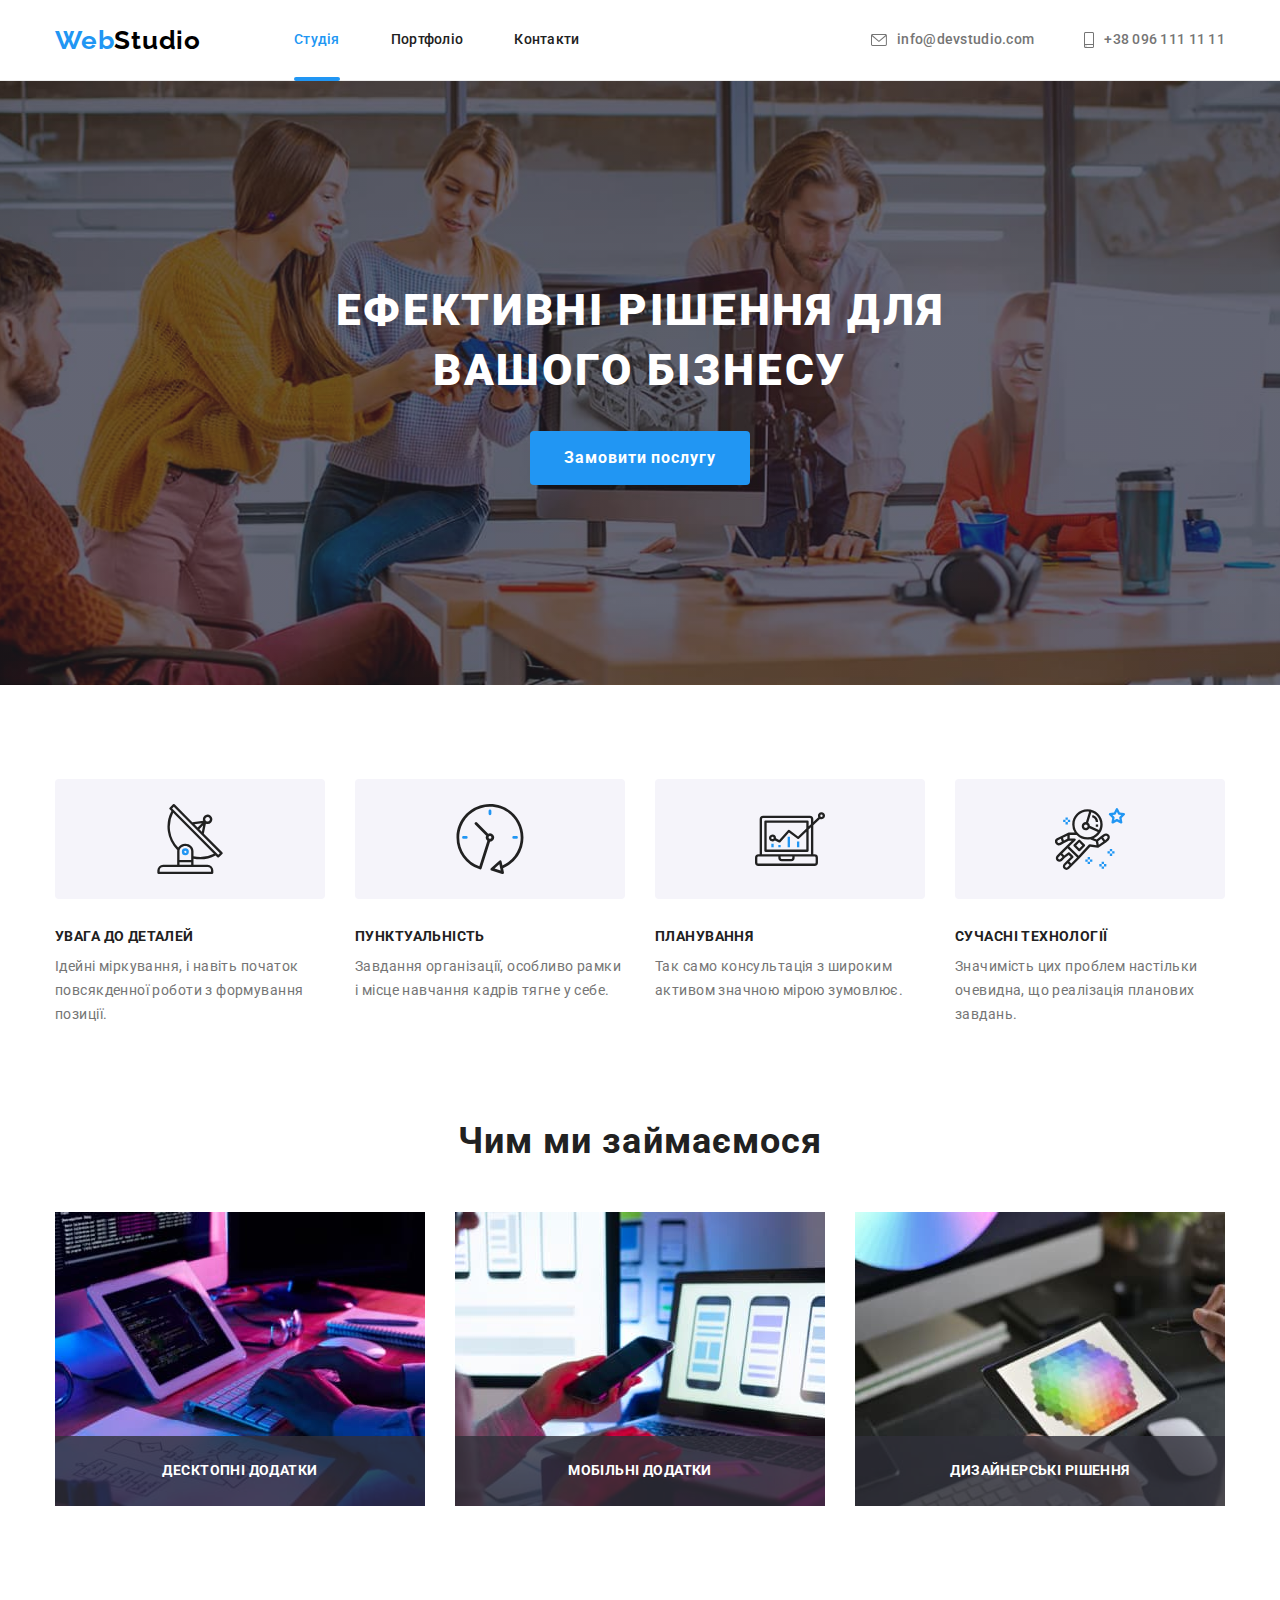
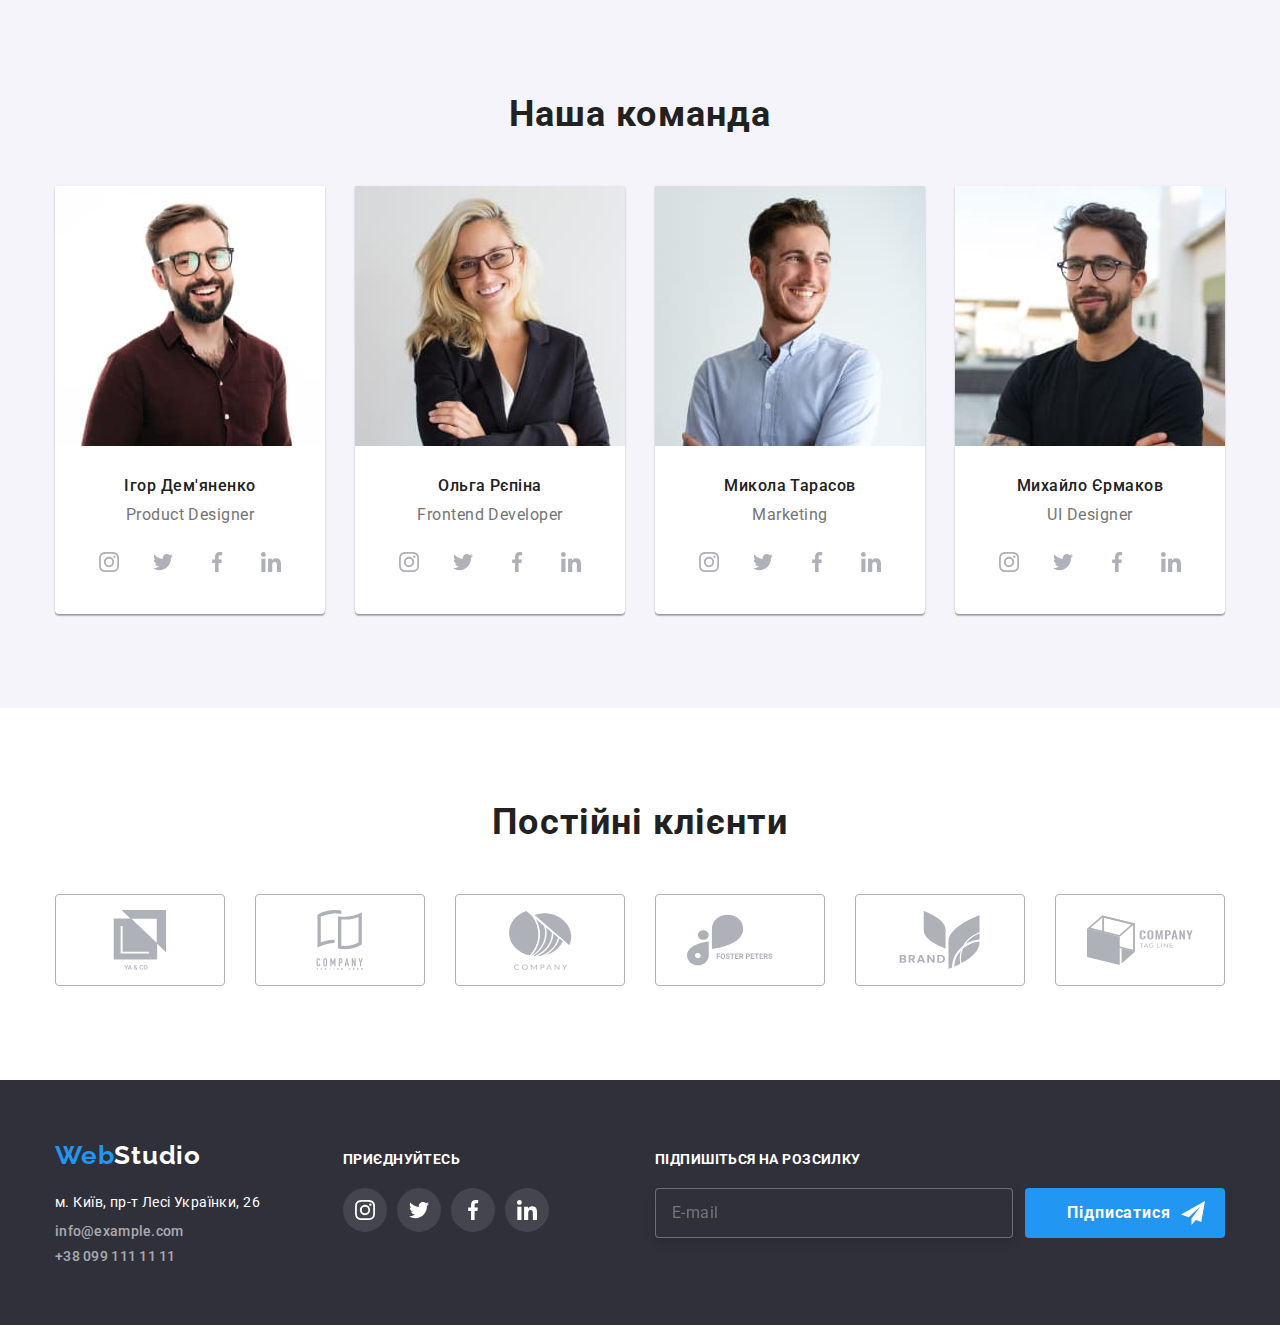
==== commit eb33c739: "adds changes hw-08/2" ====
--- a/index.html
+++ b/index.html
@@ -89,7 +89,7 @@
               <a class="link mobile-menu__link" href="">Контакти</a>
             </li>
           </ul>
-          <div mobile-box>
+          <div>
             <ul class="mobile-contacts list">
               <li class="mobile-contacts__item">
                 <a class="link mobile-contacts__link" href="tel:+380961111111">
--- a/css/main.min.css
+++ b/css/main.min.css
@@ -1 +1 @@
-.visually-hidden{position:absolute;white-space:nowrap;width:1px;height:1px;overflow:hidden;border:0;padding:0;clip:rect(0 0 0 0);clip-path:inset(50%);margin:-1px}:root{--primary-font: "Roboto", sans-serif;--secondary-font: "Raleway", sans-serif;--primary-text-color: #212121;--secondary-text-color: #757575;--accent-color: #2196F3;--main-color: #FFFFFF;--icon-color: #afb1b8;--duration: 250ms;--timing-function: cubic-bezier(0.4, 0, 0.2, 1)}h1,h2,h3,h4,p{margin-top:0;margin-bottom:0}ol,ul{margin-top:0;margin-bottom:0;padding-left:0}img{display:block}button{cursor:pointer}.list{list-style:none}.link{text-decoration:none}body{font-family:var(--primary-font);color:var(--primary-text-color)}.container{padding-left:15px;padding-right:15px}@media screen and (min-width: 768px){.container{width:768px}}@media screen and (min-width: 1200px){.container{width:1200px}}img{display:block;max-width:100%;height:auto}.section__title{font-weight:700;font-size:28px;line-height:1.17;text-align:center;letter-spacing:.03em;margin-bottom:30px}@media screen and (min-width: 1200px){.section__title{font-size:36px;line-height:1.16;margin-bottom:50px}}.backdrop{position:fixed;z-index:100;top:0;left:0;width:100%;height:100%;background-color:rgba(0,0,0,.2);transition:opacity var(--duration) var(--timing-function),visibility var(--duration) var(--timing-function)}.backdrop.is-hidden{opacity:0;visibility:hidden;pointer-events:none}.modal-box{position:absolute;top:50%;left:50%;transform:translate(-50%, -50%);width:calc(100vw - 30px);margin:auto;background-color:var(--main-color);padding:40px;box-shadow:0px 1px 3px rgba(0,0,0,.12),0px 1px 1px rgba(0,0,0,.14),0px 2px 1px rgba(0,0,0,.2)}@media screen and (min-width: 480px)and (max-width: 1199px){.modal-box{width:450px}}@media screen and (min-width: 1200px){.modal-box{width:528px}}.modal-box__btn_close{position:absolute;top:8px;right:8px;display:flex;align-items:center;justify-content:center;width:30px;height:30px;border-radius:50%;background-color:var(--main-color);border:1px solid rgba(0,0,0,.1);padding:0}.modal-box__icon{transition:fill var(--duration) var(--timing-function)}.modal-box__btn_close:hover .modal-box__icon,.modal-box__btn_close:focus .modal-box__icon{fill:var(--accent-color)}.modal-form{display:flex;flex-direction:column}.modal-form__title{font-weight:700;font-size:20px;line-height:1.15;text-align:center;letter-spacing:.03em;margin-bottom:12px}.modal-form__field{margin-bottom:10px}.modal-form_textarea{margin-bottom:20px}.modal-form__label{display:block;font-weight:400;font-size:12px;line-height:1.16;letter-spacing:.01em;color:var(--secondary-text-color);margin-bottom:4px}.modal-form__wrapper{display:block;position:relative}.modal-form__input{width:100%;height:40px;border:1px solid rgba(33,33,33,.2);border-radius:4px;padding-left:42px;transition:border-color var(--duration) var(--timing-function)}.modal-form__input:focus{outline:0;border-color:var(--accent-color)}.modal-form__icon{position:absolute;top:11px;left:12px;transition:fill var(--duration) var(--timing-function)}.modal-form__input:focus+.modal-form__icon{fill:var(--accent-color)}.modal-form__message{display:block;width:100%;height:120px;padding:12px 16px;border:1px solid rgba(33,33,33,.2);border-radius:4px;resize:none;font-size:12px;transition:border-color var(--duration) var(--timing-function)}.modal-form__message::placeholder{font-size:12px;color:rgba(117,117,117,.5)}.modal-form__message:focus{outline:0;border-color:var(--accent-color)}.modal-form_success{display:flex;justify-content:center;align-items:center;font-weight:400;font-size:12px;line-height:1.17;letter-spacing:.03em;color:var(--secondary-text-color);margin-bottom:30px;cursor:pointer}@media screen and (min-width: 1200px){.modal-form_success{font-size:14px;line-height:1.71}}.modal-form_success::before{display:block;width:16px;height:15px;border:1px solid var(--primary-text-color);box-shadow:0px 4px 4px rgba(0,0,0,.25);border-radius:2px;content:"";cursor:pointer;margin-right:7px}.modal-form__check:checked+.modal-form_success::before{background-color:var(--accent-color);background-image:url("../images/vector/vector-fake.svg");background-repeat:no-repeat;background-position:center;border-color:rgba(0,0,0,0)}.modal-form__check:focus+.modal-form_success::before{outline:1px solid var(--accent-color)}.modal-form__link{color:var(--accent-color);text-decoration:underline var(--accent-color)}.modal-form__submit{align-self:center;border-radius:4px;min-width:200px;padding:10px 32px;font-weight:700;font-size:16px;line-height:1.88;align-items:center;letter-spacing:.06em;color:var(--main-color);background-color:var(--accent-color);border-color:rgba(0,0,0,0);transition:background-color var(--duration) var(--timing-function),box-shadow var(--duration) var(--timing-function)}.modal-form__submit:hover,.modal-form__submit:focus{background-color:#188ce8;box-shadow:0px 4px 4px rgba(0,0,0,.15)}@media screen and (max-width: 767px){.mobile-menu{position:fixed;width:100%;height:100%;max-height:796px;z-index:1000;top:0;left:0;background:#fff;box-shadow:0px 4px 8px rgba(0,0,0,.04),0px 2px 4px rgba(0,0,0,.08),0px 1px 3px rgba(0,0,0,.16);opacity:0;visibility:hidden;pointer-events:none;transition:opacity var(--duration) var(--timing-function),visibility var(--duration) var(--timing-function)}.mobile-menu.is-open{opacity:1;visibility:visible;pointer-events:auto}.mobile-menu__container{position:relative;display:flex;flex-direction:column;justify-content:space-between;height:100%;padding-left:25px;padding-top:48px;padding-bottom:48px}.mobile-menu__close-btn{position:absolute;top:10px;right:15px;background-color:rgba(0,0,0,0);border:none;padding:10px;line-height:0;cursor:pointer}.mobile-menu__close-btn:hover,.mobile-menu__close-btn:focus{fill:var(--accent-color)}.mobile-menu__close-icon{width:19px;height:19px}.mobile-menu__item:not(:last-child){margin-bottom:35px}.mobile-menu__link{font-weight:500;font-size:40px;line-height:1.18;letter-spacing:.02em;color:var(--primary-text-color);transition:color var(--duration) var(--timing-function)}.mobile-menu__link:hover,.mobile-menu__link:focus{color:var(--accent-color)}.mobile-menu__link_current{color:var(--accent-color)}.mobile-contacts{margin-bottom:64px}.mobile-contacts__link{font-weight:500;font-size:34px;line-height:1.18;letter-spacing:.02em;color:var(--accent-color)}.mobile-contacts__link_change{display:block;font-size:24px;line-height:1.17;color:var(--secondary-text-color);margin-top:32px}.mobile-socials{display:flex;flex-wrap:wrap}.mobile-socials__item:not(:last-child){margin-right:10px}.mobile-socials__link{font-weight:500;font-size:18px;line-height:1.22;letter-spacing:.02em;color:var(--accent-color);transition:text-shadow var(--duration) var(--timing-function)}.mobile-socials__link:hover,.mobile-socials__link:focus{text-shadow:0px 4px 4px rgba(0,0,0,.25)}}@media screen and (min-width: 768px){.mobile-menu{display:none}}.logo{font-family:var(--secondary-font);font-weight:700;font-size:26px;line-height:1.19;letter-spacing:.03em;color:var(--accent-color)}@media screen and (min-width: 768px){.logo__link{margin-right:93px}}.logo__dark{color:#000}.logo__light{color:var(--main-color)}@media screen and (max-width: 767px){.menu{display:none}.contacts{display:none}.mobile-menu-open{background-color:rgba(0,0,0,0);border:none;padding:0;height:40px}}.page-header{border-bottom:1px solid #ececec}.page-header__container{display:flex;align-items:center;justify-content:space-between}@media screen and (max-width: 767px){.page-header__container{height:60px}}@media screen and (min-width: 768px){.mobile-menu-open{display:none}.page-nav{display:flex;align-items:center}.menu{display:flex;align-items:center}.menu__item:not(:last-child){margin-right:51px}.menu__link{display:block;position:relative;font-weight:500;font-size:14px;line-height:1.14;letter-spacing:.02em;color:var(--primary-text-color);padding-top:32px;padding-bottom:32px;transition:color var(--duration) var(--timing-function)}.menu__link:hover,.menu__link:focus{color:var(--accent-color)}.underline_current::after{position:absolute;display:block;content:"";left:0;bottom:0;width:100%;height:4px;border-radius:2px;background-color:var(--accent-color);margin-bottom:-1px}.menu__link_current{color:var(--accent-color)}}@media screen and (max-width: 1199px){.contacts__item:not(:last-child){margin-bottom:10px}}.contacts__link{font-weight:500;font-size:12px;line-height:1.16;letter-spacing:.02em;transition:color var(--duration) var(--timing-function)}.contacts__link:hover,.contacts__link:focus{color:var(--accent-color)}.contacts__link_theme-light{color:var(--secondary-text-color)}.contacts__icon{fill:currentColor;margin-right:8px}@media screen and (min-width: 1200px){.page-header__container{display:flex;align-items:center;height:80px}.contacts{display:flex;align-items:center;padding-top:32px;padding-bottom:32px}.contacts__item:not(:last-child){margin-right:50px;margin-left:auto}.contacts__link{display:flex;align-items:center;font-size:14px;line-height:1.14}.contacts__icon{margin-right:10px}}.hero{margin-left:0;margin-right:0;padding-top:118px;padding-bottom:118px;text-align:center;background-repeat:no-repeat;background-size:cover;background-position:center;background-color:#c4c4c4;background-image:linear-gradient(rgba(47, 48, 58, 0.4), rgba(47, 48, 58, 0.4)),url("../images/mobile/hero/hero-480.jpg")}@media screen and (min-device-pixel-ratio: 2),screen and (min-resolution: 192dpi),screen and (min-resolution: 2dppx){.hero{background-image:linear-gradient(rgba(47, 48, 58, 0.4), rgba(47, 48, 58, 0.4)),url("../images/mobile/hero/hero-480@2x.jpg")}}@media screen and (min-width: 768px){.hero{background-image:linear-gradient(rgba(47, 48, 58, 0.4), rgba(47, 48, 58, 0.4)),url("../images/tablet/hero/hero-768.jpg")}}@media screen and (min-width: 768px)and (min-device-pixel-ratio: 2),screen and (min-width: 768px)and (min-resolution: 192dpi),screen and (min-width: 768px)and (min-resolution: 2dppx){.hero{background-image:linear-gradient(rgba(47, 48, 58, 0.4), rgba(47, 48, 58, 0.4)),url("../images/tablet/hero/hero-768@2x.jpg")}}@media screen and (min-width: 1200px){.hero{background-image:linear-gradient(rgba(47, 48, 58, 0.4), rgba(47, 48, 58, 0.4)),url("../images/desktop/hero/hero-1600.jpg")}}@media screen and (min-width: 1200px)and (min-device-pixel-ratio: 2),screen and (min-width: 1200px)and (min-resolution: 192dpi),screen and (min-width: 1200px)and (min-resolution: 2dppx){.hero{background-image:linear-gradient(rgba(47, 48, 58, 0.4), rgba(47, 48, 58, 0.4)),url("../images/desktop/hero/hero-1600@2x.jpg")}}.hero__title{width:360px;font-weight:900;font-size:26px;line-height:1.62;text-align:center;letter-spacing:.06em;text-transform:uppercase;color:var(--main-color);align-items:center;margin-left:auto;margin-right:auto;margin-bottom:30px}@media screen and (min-width: 1200px){.hero{max-width:1600px;padding-top:200px;padding-bottom:200px;margin-left:auto;margin-right:auto}.hero__title{width:696px;font-size:44px;line-height:1.36}}.hero__btn{border-radius:4px;min-width:200px;padding:10px 32px;font-weight:700;font-size:16px;line-height:1.88;align-items:center;letter-spacing:.06em;color:var(--main-color);background-color:var(--accent-color);border-color:rgba(0,0,0,0);transition:background-color var(--duration) var(--timing-function),box-shadow var(--duration) var(--timing-function)}.hero__btn:hover,.hero__btn:focus{background-color:#188ce8;box-shadow:0px 4px 4px rgba(0,0,0,.15)}.section{padding-top:60px;padding-bottom:60px}.content__icon-box{display:flex;justify-content:center;align-items:center;margin-bottom:30px;height:120px;background-color:#f5f4fa;border-radius:4px}@media screen and (max-width: 767px){.content__item:not(:last-child){margin-bottom:30px}}@media screen and (min-width: 768px){.content__item{flex-basis:calc((100% - 30px)/2)}}@media screen and (min-width: 1200px){.content__item{flex-basis:calc((100% - 90px)/4)}}.content__title{font-weight:700;font-size:14px;line-height:1.14;letter-spacing:.03em;text-transform:uppercase;margin-bottom:10px}@media screen and (max-width: 767px){.content__title{text-align:center}}.content__text{font-weight:400;font-size:14px;line-height:1.71;letter-spacing:.03em;color:var(--secondary-text-color)}@media screen and (min-width: 768px){.content__list{display:flex;flex-wrap:wrap;gap:30px}}@media screen and (max-width: 1199px){.section_no-padding-top{display:none}}@media screen and (min-width: 1200px){.section{padding-top:94px;padding-bottom:94px}.content__list{justify-content:space-between}}@media screen and (min-width: 1200px){.section_no-padding-top{padding-top:0px}.img-box{display:flex;justify-content:space-between}.img-box__item{position:relative}.img-box__text{position:absolute;display:flex;align-items:center;justify-content:center;font-family:var(--primary-font);font-weight:700;font-size:14px;line-height:1.14;letter-spacing:.03em;text-transform:uppercase;color:var(--main-color);width:100%;height:70px;background:rgba(47,48,58,.8);bottom:0}}.section_other-background{background-color:#f5f4fa}@media screen and (min-width: 768px){.team{display:flex;flex-wrap:wrap;gap:30px}}.team__title{font-weight:500;font-size:16px;line-height:1.19;text-align:center;letter-spacing:.03em;margin-bottom:10px}.team__text{font-weight:400;font-size:16px;line-height:1.19;text-align:center;letter-spacing:.03em;color:var(--secondary-text-color);margin-bottom:16px}.team__item{display:block;width:100%;height:100%;background:var(--main-color);box-shadow:0px 1px 3px rgba(0,0,0,.12),0px 1px 1px rgba(0,0,0,.14),0px 2px 1px rgba(0,0,0,.2);border-radius:0px 0px 4px 4px}@media screen and (max-width: 767px){.team__item:not(:last-child){margin-bottom:30px}}@media screen and (min-width: 768px){.team__item{flex-basis:calc((100% - 30px)/2)}}@media screen and (min-width: 1200px){.team__item{flex-basis:calc((100% - 90px)/4)}}.team__wrapper{padding-top:30px;padding-bottom:24px}@media screen and (min-width: 1200px){.team__wrapper{padding-bottom:30px}}.social{display:flex;justify-content:center;gap:10px}.social__link{display:flex;justify-content:center;align-items:center;width:44px;height:44px;border-radius:50%;background-color:var(--main-color);transition:background-color var(--duration) var(--timing-function)}.social__link:hover,.social__link:focus{background-color:var(--accent-color)}.social__icon{fill:var(--icon-color);transition:fill var(--duration) var(--timing-function)}.social__link:hover .social__icon,.social__link:focus .social__icon{fill:var(--main-color)}.clients{display:flex;justify-content:center;flex-wrap:wrap;gap:30px}.clients__item{flex-basis:calc((100% - 30px)/2)}@media screen and (min-width: 768px){.clients__item{flex-basis:calc((100% - 60px)/3)}}@media screen and (min-width: 1200px){.clients__item{flex-basis:calc((100% - 150px)/6)}}.clients__link{display:flex;justify-content:center;align-items:center;height:92px;border:1px solid var(--icon-color);border-radius:4px;transition:border-color var(--duration) var(--timing-function)}.clients__link:hover,.clients__link:focus{border-color:var(--accent-color)}.clients__icon{fill:var(--icon-color);transition:fill var(--duration) var(--timing-function)}.clients__link:hover .clients__icon,.clients__link:focus .clients__icon{fill:var(--accent-color)}.footer{padding-top:60px;padding-bottom:60px;background-color:#2f303a}@media screen and (max-width: 1199px){.holder{text-align:center}}@media screen and (min-width: 768px){.holder{display:flex;flex-wrap:wrap;justify-content:space-around;align-items:baseline}}@media screen and (min-width: 1200px){.holder{justify-content:space-between;flex-grow:1}}.footer__title{font-family:var(--primary-font);font-weight:700;font-size:14px;line-height:1.14;letter-spacing:.03em;text-transform:uppercase;color:var(--main-color);margin-bottom:20px}.address{font-style:normal;margin-top:20px}.address__map{font-weight:400;font-size:14px;line-height:1.71;letter-spacing:.03em;color:var(--main-color);transition:color var(--duration) var(--timing-function)}.address__map:hover,.address__map:focus{color:var(--accent-color)}.address__item:not(:last-child){margin-bottom:9px}@media screen and (max-width: 767px){.address__item:not(:last-child){margin-bottom:8px}}.address__link{align-items:center;font-weight:500;font-size:14px;line-height:1.14;letter-spacing:.02em;transition:color var(--duration) var(--timing-function)}.address__link:hover,.address__link:focus{color:var(--accent-color)}@media screen and (min-width: 1200px){.address__link{display:flex}}.address__link_theme-dark{color:rgba(255,255,255,.6)}@media screen and (max-width: 767px){.join{margin-top:60px;margin-bottom:60px}}@media screen and (min-width: 1200px){.join{margin-left:70px;margin-right:93px}}.social__icon_theme-dark{fill:var(--main-color)}.social__link_theme-dark{background-color:rgba(255,255,255,.1)}@media screen and (min-width: 768px)and (max-width: 1199px){.form-footer{margin-top:60px}}@media screen and (min-width: 1200px){.subscribe{display:flex;align-items:flex-end}}.subscribe__input{display:block;padding-left:16px;padding-right:0px;padding-top:0px;padding-bottom:0px;border:1px solid rgba(255,255,255,.3);filter:drop-shadow(0px 4px 4px rgba(0, 0, 0, 0.15));border-radius:4px;background-color:#2f303a;color:var(--main-color);font-family:var(--primary-font);font-weight:400;font-size:16px;line-height:1.25;letter-spacing:.03em;width:100%;height:50px}@media screen and (min-width: 768px){.subscribe__input{width:450px}}@media screen and (min-width: 1200px){.subscribe__input{width:358px;margin-bottom:0}}.subscribe__btn{width:200px;height:50px;margin-top:20px;border-radius:4px;padding-left:28px;background-color:var(--accent-color);border-color:rgba(0,0,0,0);transition:background-color var(--duration) var(--timing-function),box-shadow var(--duration) var(--timing-function)}.subscribe__btn:hover,.subscribe__btn:focus{background-color:#188ce8;box-shadow:0px 4px 4px rgba(0,0,0,.15)}@media screen and (min-width: 1200px){.subscribe__btn{margin-top:0px;margin-left:12px}}.subscribe__text{display:flex;align-items:center;justify-content:center;font-family:var(--primary-font);font-weight:700;font-size:16px;line-height:1.88;align-items:center;letter-spacing:.06em;color:var(--main-color)}.subscribe__icon{margin-left:10px}.portfolio-nav{display:flex}@media screen and (max-width: 767px){.portfolio-nav{flex-wrap:wrap;row-gap:15px;margin-bottom:40px}}@media screen and (min-width: 768px){.portfolio-nav{justify-content:center;margin-bottom:30px}}@media screen and (min-width: 1200px){.portfolio-nav{margin-bottom:50px}}.portfolio-nav__item:not(:last-child){margin-right:8px}.portfolio-btn{font-weight:500;font-size:16px;line-height:1.62;text-align:center;letter-spacing:.03em;cursor:pointer;background-color:#f5f4fa;border-radius:4px;border-color:rgba(0,0,0,0);padding:6px 22px;transition:color var(--duration) var(--timing-function),background-color var(--duration) var(--timing-function),box-shadow var(--duration) var(--timing-function)}.portfolio-btn:hover,.portfolio-btn:focus{color:var(--main-color);background-color:var(--accent-color);box-shadow:0px 4px 4px rgba(0,0,0,.25)}.portfolio-cards{display:flex;flex-wrap:wrap;gap:30px}@media screen and (min-width: 768px){.portfolio-cards__item{flex-basis:calc((100% - 30px)/2)}}@media screen and (min-width: 1200px){.portfolio-cards__item{flex-basis:calc((100% - 60px)/3)}}.portfolio-cards__box{flex-grow:1;border:1px solid #eee;border-top:rgba(0,0,0,0);padding:24px 20px}.portfolio-cards__title{font-weight:700;font-size:18px;line-height:2;letter-spacing:.06em;margin-bottom:4px;color:var(--primary-text-color)}.portfolio-cards__text{font-weight:400;font-size:16px;line-height:1.88;letter-spacing:.03em;color:var(--secondary-text-color)}.portfolio-cards__link{display:flex;flex-direction:column;height:100%;transition:box-shadow var(--duration) var(--timing-function)}.portfolio-cards__link:hover,.portfolio-cards__link:focus{cursor:pointer;box-shadow:0px 4px 4px rgba(0,0,0,.25)}.portfolio-cards_overlay{position:relative;overflow:hidden}.overlay{position:absolute;top:0;left:0;font-family:var(--primary-font);font-weight:400;font-size:18px;line-height:1.56;letter-spacing:.03em;color:var(--main-color);background-color:rgba(33,150,243,.9);padding:63px 24px;width:100%;height:100%;transform:translate(0, 100%);transition:transform var(--duration) var(--timing-function)}.portfolio-cards__link:hover .overlay,.portfolio-cards__link:focus .overlay{transform:translate(0, 0)}/*# sourceMappingURL=main.min.css.map */+.visually-hidden{position:absolute;white-space:nowrap;width:1px;height:1px;overflow:hidden;border:0;padding:0;clip:rect(0 0 0 0);clip-path:inset(50%);margin:-1px}:root{--primary-font: "Roboto", sans-serif;--secondary-font: "Raleway", sans-serif;--primary-text-color: #212121;--secondary-text-color: #757575;--accent-color: #2196F3;--main-color: #FFFFFF;--icon-color: #afb1b8;--duration: 250ms;--timing-function: cubic-bezier(0.4, 0, 0.2, 1)}h1,h2,h3,h4,p{margin-top:0;margin-bottom:0}ol,ul{margin-top:0;margin-bottom:0;padding-left:0}img{display:block}button{cursor:pointer}.list{list-style:none}.link{text-decoration:none}body{font-family:var(--primary-font);color:var(--primary-text-color)}.container{padding-left:15px;padding-right:15px;margin:0 auto}@media screen and (min-width: 480px){.container{width:480px}}@media screen and (min-width: 768px){.container{width:768px}}@media screen and (min-width: 1200px){.container{width:1200px}}img{display:block;max-width:100%;height:auto}.section__title{font-weight:700;font-size:28px;line-height:1.17;text-align:center;letter-spacing:.03em;margin-bottom:30px}@media screen and (min-width: 1200px){.section__title{font-size:36px;line-height:1.16;margin-bottom:50px}}.backdrop{position:fixed;z-index:100;top:0;left:0;width:100%;height:100%;background-color:rgba(0,0,0,.2);transition:opacity var(--duration) var(--timing-function),visibility var(--duration) var(--timing-function)}.backdrop.is-hidden{opacity:0;visibility:hidden;pointer-events:none}.modal-box{position:absolute;top:50%;left:50%;transform:translate(-50%, -50%);width:calc(100vw - 30px);margin:auto;background-color:var(--main-color);padding:40px;box-shadow:0px 1px 3px rgba(0,0,0,.12),0px 1px 1px rgba(0,0,0,.14),0px 2px 1px rgba(0,0,0,.2)}@media screen and (min-width: 480px)and (max-width: 1199px){.modal-box{width:450px}}@media screen and (min-width: 1200px){.modal-box{width:528px}}.modal-box__btn_close{position:absolute;top:8px;right:8px;display:flex;align-items:center;justify-content:center;width:30px;height:30px;border-radius:50%;background-color:var(--main-color);border:1px solid rgba(0,0,0,.1);padding:0}.modal-box__icon{transition:fill var(--duration) var(--timing-function)}.modal-box__btn_close:hover .modal-box__icon,.modal-box__btn_close:focus .modal-box__icon{fill:var(--accent-color)}.modal-form{display:flex;flex-direction:column}.modal-form__title{font-weight:700;font-size:20px;line-height:1.15;text-align:center;letter-spacing:.03em;margin-bottom:12px}.modal-form__field{margin-bottom:10px}.modal-form_textarea{margin-bottom:20px}.modal-form__label{display:block;font-weight:400;font-size:12px;line-height:1.16;letter-spacing:.01em;color:var(--secondary-text-color);margin-bottom:4px}.modal-form__wrapper{display:block;position:relative}.modal-form__input{width:100%;height:40px;border:1px solid rgba(33,33,33,.2);border-radius:4px;padding-left:42px;transition:border-color var(--duration) var(--timing-function)}.modal-form__input:focus{outline:0;border-color:var(--accent-color)}.modal-form__icon{position:absolute;top:11px;left:12px;transition:fill var(--duration) var(--timing-function)}.modal-form__input:focus+.modal-form__icon{fill:var(--accent-color)}.modal-form__message{display:block;width:100%;height:120px;padding:12px 16px;border:1px solid rgba(33,33,33,.2);border-radius:4px;resize:none;font-size:12px;transition:border-color var(--duration) var(--timing-function)}.modal-form__message::placeholder{font-size:12px;color:rgba(117,117,117,.5)}.modal-form__message:focus{outline:0;border-color:var(--accent-color)}.modal-form_success{display:flex;justify-content:center;align-items:center;font-weight:400;font-size:12px;line-height:1.17;letter-spacing:.03em;color:var(--secondary-text-color);margin-bottom:30px;cursor:pointer}@media screen and (min-width: 1200px){.modal-form_success{font-size:14px;line-height:1.71}}.modal-form_success::before{display:block;width:16px;height:15px;border:1px solid var(--primary-text-color);box-shadow:0px 4px 4px rgba(0,0,0,.25);border-radius:2px;content:"";cursor:pointer;margin-right:7px}.modal-form__check:checked+.modal-form_success::before{background-color:var(--accent-color);background-image:url("../images/vector/vector-fake.svg");background-repeat:no-repeat;background-position:center;border-color:rgba(0,0,0,0)}.modal-form__check:focus+.modal-form_success::before{outline:1px solid var(--accent-color)}.modal-form__link{color:var(--accent-color);text-decoration:underline var(--accent-color)}.modal-form__submit{align-self:center;border-radius:4px;min-width:200px;padding:10px 32px;font-weight:700;font-size:16px;line-height:1.88;align-items:center;letter-spacing:.06em;color:var(--main-color);background-color:var(--accent-color);border-color:rgba(0,0,0,0);transition:background-color var(--duration) var(--timing-function),box-shadow var(--duration) var(--timing-function)}.modal-form__submit:hover,.modal-form__submit:focus{background-color:#188ce8;box-shadow:0px 4px 4px rgba(0,0,0,.15)}@media screen and (max-width: 767px){.mobile-menu{position:fixed;width:100%;height:100%;max-height:796px;z-index:1000;top:0;left:0;background:#fff;box-shadow:0px 4px 8px rgba(0,0,0,.04),0px 2px 4px rgba(0,0,0,.08),0px 1px 3px rgba(0,0,0,.16);opacity:0;visibility:hidden;pointer-events:none;transition:opacity var(--duration) var(--timing-function),visibility var(--duration) var(--timing-function)}.mobile-menu.is-open{opacity:1;visibility:visible;pointer-events:auto}.mobile-menu__container{position:relative;display:flex;flex-direction:column;justify-content:space-between;height:100%;padding-left:25px;padding-top:48px;padding-bottom:48px}.mobile-menu__close-btn{position:absolute;top:10px;right:15px;background-color:rgba(0,0,0,0);border:none;padding:10px;line-height:0;cursor:pointer}.mobile-menu__close-btn:hover,.mobile-menu__close-btn:focus{fill:var(--accent-color)}.mobile-menu__close-icon{width:19px;height:19px}.mobile-menu__item:not(:last-child){margin-bottom:35px}.mobile-menu__link{font-weight:500;font-size:40px;line-height:1.18;letter-spacing:.02em;color:var(--primary-text-color);transition:color var(--duration) var(--timing-function)}.mobile-menu__link:hover,.mobile-menu__link:focus{color:var(--accent-color)}.mobile-menu__link_current{color:var(--accent-color)}.mobile-contacts__item:last-child{margin-top:32px;margin-bottom:64px}.mobile-contacts__link{font-weight:500;font-size:34px;line-height:1.18;letter-spacing:.02em;color:var(--accent-color)}.mobile-contacts__link_change{display:block;font-size:24px;line-height:1.17;color:var(--secondary-text-color)}.mobile-socials{display:flex;flex-wrap:wrap}.mobile-socials__item:not(:last-child){margin-right:10px}.mobile-socials__link{font-weight:500;font-size:18px;line-height:1.22;letter-spacing:.02em;color:var(--accent-color);transition:text-shadow var(--duration) var(--timing-function)}.mobile-socials__link:hover,.mobile-socials__link:focus{text-shadow:0px 4px 4px rgba(0,0,0,.25)}}@media screen and (min-width: 768px){.mobile-menu{display:none}}.logo{font-family:var(--secondary-font);font-weight:700;font-size:26px;line-height:1.19;letter-spacing:.03em;color:var(--accent-color)}@media screen and (min-width: 768px){.logo__link{margin-right:93px}}.logo__dark{color:#000}.logo__light{color:var(--main-color)}@media screen and (max-width: 767px){.menu{display:none}.contacts{display:none}.mobile-menu-open{background-color:rgba(0,0,0,0);border:none;padding:0;height:40px}}.page-header{border-bottom:1px solid #ececec}.page-header__container{display:flex;align-items:center;justify-content:space-between}@media screen and (max-width: 767px){.page-header__container{height:60px}}@media screen and (min-width: 768px){.mobile-menu-open{display:none}.page-nav{display:flex;align-items:center}.menu{display:flex;align-items:center}.menu__item:not(:last-child){margin-right:51px}.menu__link{display:block;position:relative;font-weight:500;font-size:14px;line-height:1.14;letter-spacing:.02em;color:var(--primary-text-color);padding-top:32px;padding-bottom:32px;transition:color var(--duration) var(--timing-function)}.menu__link:hover,.menu__link:focus{color:var(--accent-color)}.underline_current::after{position:absolute;display:block;content:"";left:0;bottom:0;width:100%;height:4px;border-radius:2px;background-color:var(--accent-color);margin-bottom:-1px}.menu__link_current{color:var(--accent-color)}}@media screen and (max-width: 1199px){.contacts__item:not(:last-child){margin-bottom:10px}}.contacts__link{font-weight:500;font-size:12px;line-height:1.16;letter-spacing:.02em;transition:color var(--duration) var(--timing-function)}.contacts__link:hover,.contacts__link:focus{color:var(--accent-color)}.contacts__link_theme-light{color:var(--secondary-text-color)}.contacts__icon{fill:currentColor;margin-right:8px}@media screen and (min-width: 1200px){.page-header__container{display:flex;align-items:center;height:80px}.contacts{display:flex;align-items:center;padding-top:32px;padding-bottom:32px}.contacts__item:not(:last-child){margin-right:50px;margin-left:auto}.contacts__link{display:flex;align-items:center;font-size:14px;line-height:1.14}.contacts__icon{margin-right:10px}}.hero{margin-left:0;margin-right:0;padding-top:118px;padding-bottom:118px;text-align:center;background-repeat:no-repeat;background-size:cover;background-position:center;background-color:#c4c4c4;background-image:linear-gradient(rgba(47, 48, 58, 0.4), rgba(47, 48, 58, 0.4)),url("../images/mobile/hero/hero-480.jpg")}@media screen and (min-device-pixel-ratio: 2),screen and (min-resolution: 192dpi),screen and (min-resolution: 2dppx){.hero{background-image:linear-gradient(rgba(47, 48, 58, 0.4), rgba(47, 48, 58, 0.4)),url("../images/mobile/hero/hero-480@2x.jpg")}}@media screen and (min-width: 768px){.hero{background-image:linear-gradient(rgba(47, 48, 58, 0.4), rgba(47, 48, 58, 0.4)),url("../images/tablet/hero/hero-768.jpg")}}@media screen and (min-width: 768px)and (min-device-pixel-ratio: 2),screen and (min-width: 768px)and (min-resolution: 192dpi),screen and (min-width: 768px)and (min-resolution: 2dppx){.hero{background-image:linear-gradient(rgba(47, 48, 58, 0.4), rgba(47, 48, 58, 0.4)),url("../images/tablet/hero/hero-768@2x.jpg")}}@media screen and (min-width: 1200px){.hero{background-image:linear-gradient(rgba(47, 48, 58, 0.4), rgba(47, 48, 58, 0.4)),url("../images/desktop/hero/hero-1600.jpg")}}@media screen and (min-width: 1200px)and (min-device-pixel-ratio: 2),screen and (min-width: 1200px)and (min-resolution: 192dpi),screen and (min-width: 1200px)and (min-resolution: 2dppx){.hero{background-image:linear-gradient(rgba(47, 48, 58, 0.4), rgba(47, 48, 58, 0.4)),url("../images/desktop/hero/hero-1600@2x.jpg")}}.hero__title{width:360px;font-weight:900;font-size:26px;line-height:1.62;text-align:center;letter-spacing:.06em;text-transform:uppercase;color:var(--main-color);align-items:center;margin-left:auto;margin-right:auto;margin-bottom:30px}@media screen and (min-width: 1200px){.hero{max-width:1600px;padding-top:200px;padding-bottom:200px;margin-left:auto;margin-right:auto}.hero__title{width:696px;font-size:44px;line-height:1.36}}.hero__btn{border-radius:4px;min-width:200px;padding:10px 32px;font-weight:700;font-size:16px;line-height:1.88;align-items:center;letter-spacing:.06em;color:var(--main-color);background-color:var(--accent-color);border-color:rgba(0,0,0,0);transition:background-color var(--duration) var(--timing-function),box-shadow var(--duration) var(--timing-function)}.hero__btn:hover,.hero__btn:focus{background-color:#188ce8;box-shadow:0px 4px 4px rgba(0,0,0,.15)}.section{padding-top:60px;padding-bottom:60px}.content__icon-box{display:flex;justify-content:center;align-items:center;margin-bottom:30px;height:120px;background-color:#f5f4fa;border-radius:4px}@media screen and (max-width: 767px){.content__item:not(:last-child){margin-bottom:30px}}@media screen and (min-width: 768px){.content__item{flex-basis:calc((100% - 30px)/2)}}@media screen and (min-width: 1200px){.content__item{flex-basis:calc((100% - 90px)/4)}}.content__title{font-weight:700;font-size:14px;line-height:1.14;letter-spacing:.03em;text-transform:uppercase;margin-bottom:10px}@media screen and (max-width: 767px){.content__title{text-align:center}}.content__text{font-weight:400;font-size:14px;line-height:1.71;letter-spacing:.03em;color:var(--secondary-text-color)}@media screen and (min-width: 768px){.content__list{display:flex;flex-wrap:wrap;gap:30px}}@media screen and (max-width: 1199px){.section_no-padding-top{display:none}}@media screen and (min-width: 1200px){.section{padding-top:94px;padding-bottom:94px}.content__list{justify-content:space-between}}@media screen and (min-width: 1200px){.section_no-padding-top{padding-top:0px}.img-box{display:flex;justify-content:space-between}.img-box__item{position:relative}.img-box__text{position:absolute;display:flex;align-items:center;justify-content:center;font-family:var(--primary-font);font-weight:700;font-size:14px;line-height:1.14;letter-spacing:.03em;text-transform:uppercase;color:var(--main-color);width:100%;height:70px;background:rgba(47,48,58,.8);bottom:0}}.section_other-background{background-color:#f5f4fa}@media screen and (min-width: 768px){.team{display:flex;flex-wrap:wrap;gap:30px}}.team__title{font-weight:500;font-size:16px;line-height:1.19;text-align:center;letter-spacing:.03em;margin-bottom:10px}.team__text{font-weight:400;font-size:16px;line-height:1.19;text-align:center;letter-spacing:.03em;color:var(--secondary-text-color);margin-bottom:16px}.team__item{display:block;width:100%;height:100%;background:var(--main-color);box-shadow:0px 1px 3px rgba(0,0,0,.12),0px 1px 1px rgba(0,0,0,.14),0px 2px 1px rgba(0,0,0,.2);border-radius:0px 0px 4px 4px}@media screen and (max-width: 767px){.team__item:not(:last-child){margin-bottom:30px}}@media screen and (min-width: 768px){.team__item{flex-basis:calc((100% - 30px)/2)}}@media screen and (min-width: 1200px){.team__item{flex-basis:calc((100% - 90px)/4)}}.team__wrapper{padding-top:30px;padding-bottom:24px}@media screen and (min-width: 1200px){.team__wrapper{padding-bottom:30px}}.social{display:flex;justify-content:center;gap:10px}.social__link{display:flex;justify-content:center;align-items:center;width:44px;height:44px;border-radius:50%;background-color:var(--main-color);transition:background-color var(--duration) var(--timing-function)}.social__link:hover,.social__link:focus{background-color:var(--accent-color)}.social__icon{fill:var(--icon-color);transition:fill var(--duration) var(--timing-function)}.social__link:hover .social__icon,.social__link:focus .social__icon{fill:var(--main-color)}.clients{display:flex;justify-content:center;flex-wrap:wrap;gap:30px}.clients__item{flex-basis:calc((100% - 30px)/2)}@media screen and (min-width: 768px){.clients__item{flex-basis:calc((100% - 60px)/3)}}@media screen and (min-width: 1200px){.clients__item{flex-basis:calc((100% - 150px)/6)}}.clients__link{display:flex;justify-content:center;align-items:center;height:92px;border:1px solid var(--icon-color);border-radius:4px;transition:border-color var(--duration) var(--timing-function)}.clients__link:hover,.clients__link:focus{border-color:var(--accent-color)}.clients__icon{fill:var(--icon-color);transition:fill var(--duration) var(--timing-function)}.clients__link:hover .clients__icon,.clients__link:focus .clients__icon{fill:var(--accent-color)}.footer{padding-top:60px;padding-bottom:60px;background-color:#2f303a}@media screen and (max-width: 1199px){.holder{text-align:center}}@media screen and (min-width: 768px){.holder{display:flex;flex-wrap:wrap;justify-content:space-around;align-items:baseline}}@media screen and (min-width: 1200px){.holder{justify-content:space-between;flex-grow:1}}.footer__title{font-family:var(--primary-font);font-weight:700;font-size:14px;line-height:1.14;letter-spacing:.03em;text-transform:uppercase;color:var(--main-color);margin-bottom:20px}.address{font-style:normal;margin-top:20px}.address__map{font-weight:400;font-size:14px;line-height:1.71;letter-spacing:.03em;color:var(--main-color);transition:color var(--duration) var(--timing-function)}.address__map:hover,.address__map:focus{color:var(--accent-color)}.address__item:not(:last-child){margin-bottom:9px}@media screen and (max-width: 767px){.address__item:not(:last-child){margin-bottom:8px}}.address__link{align-items:center;font-weight:500;font-size:14px;line-height:1.14;letter-spacing:.02em;transition:color var(--duration) var(--timing-function)}.address__link:hover,.address__link:focus{color:var(--accent-color)}@media screen and (min-width: 1200px){.address__link{display:flex}}.address__link_theme-dark{color:rgba(255,255,255,.6)}@media screen and (max-width: 767px){.join{margin-top:60px;margin-bottom:60px}}@media screen and (min-width: 1200px){.join{margin-left:70px;margin-right:93px}}.social__icon_theme-dark{fill:var(--main-color)}.social__link_theme-dark{background-color:rgba(255,255,255,.1)}@media screen and (min-width: 768px)and (max-width: 1199px){.form-footer{margin-top:60px}}@media screen and (min-width: 1200px){.subscribe{display:flex;align-items:flex-end}}.subscribe__input{display:block;padding-left:16px;padding-right:0px;padding-top:0px;padding-bottom:0px;border:1px solid rgba(255,255,255,.3);filter:drop-shadow(0px 4px 4px rgba(0, 0, 0, 0.15));border-radius:4px;background-color:#2f303a;color:var(--main-color);font-family:var(--primary-font);font-weight:400;font-size:16px;line-height:1.25;letter-spacing:.03em;width:100%;height:50px}@media screen and (min-width: 768px){.subscribe__input{width:450px}}@media screen and (min-width: 1200px){.subscribe__input{width:358px;margin-bottom:0}}.subscribe__btn{width:200px;height:50px;margin-top:20px;border-radius:4px;padding-left:28px;background-color:var(--accent-color);border-color:rgba(0,0,0,0);transition:background-color var(--duration) var(--timing-function),box-shadow var(--duration) var(--timing-function)}.subscribe__btn:hover,.subscribe__btn:focus{background-color:#188ce8;box-shadow:0px 4px 4px rgba(0,0,0,.15)}@media screen and (min-width: 1200px){.subscribe__btn{margin-top:0px;margin-left:12px}}.subscribe__text{display:flex;align-items:center;justify-content:center;font-family:var(--primary-font);font-weight:700;font-size:16px;line-height:1.88;align-items:center;letter-spacing:.06em;color:var(--main-color)}.subscribe__icon{margin-left:10px}.portfolio-nav{display:flex}@media screen and (max-width: 767px){.portfolio-nav{flex-wrap:wrap;row-gap:15px;margin-bottom:40px}}@media screen and (min-width: 768px){.portfolio-nav{justify-content:center;margin-bottom:30px}}@media screen and (min-width: 1200px){.portfolio-nav{margin-bottom:50px}}.portfolio-nav__item:not(:last-child){margin-right:8px}.portfolio-btn{font-weight:500;font-size:16px;line-height:1.62;text-align:center;letter-spacing:.03em;cursor:pointer;background-color:#f5f4fa;border-radius:4px;border-color:rgba(0,0,0,0);padding:6px 22px;transition:color var(--duration) var(--timing-function),background-color var(--duration) var(--timing-function),box-shadow var(--duration) var(--timing-function)}.portfolio-btn:hover,.portfolio-btn:focus{color:var(--main-color);background-color:var(--accent-color);box-shadow:0px 4px 4px rgba(0,0,0,.25)}.portfolio-cards{display:flex;flex-wrap:wrap;gap:30px}@media screen and (min-width: 768px){.portfolio-cards__item{flex-basis:calc((100% - 30px)/2)}}@media screen and (min-width: 1200px){.portfolio-cards__item{flex-basis:calc((100% - 60px)/3)}}.portfolio-cards__box{flex-grow:1;border:1px solid #eee;border-top:rgba(0,0,0,0);padding:24px 20px}.portfolio-cards__title{font-weight:700;font-size:18px;line-height:2;letter-spacing:.06em;margin-bottom:4px;color:var(--primary-text-color)}.portfolio-cards__text{font-weight:400;font-size:16px;line-height:1.88;letter-spacing:.03em;color:var(--secondary-text-color)}.portfolio-cards__link{display:flex;flex-direction:column;height:100%;transition:box-shadow var(--duration) var(--timing-function)}.portfolio-cards__link:hover,.portfolio-cards__link:focus{cursor:pointer;box-shadow:0px 4px 4px rgba(0,0,0,.25)}.portfolio-cards_overlay{position:relative;overflow:hidden}.overlay{position:absolute;top:0;left:0;font-family:var(--primary-font);font-weight:400;font-size:18px;line-height:1.56;letter-spacing:.03em;color:var(--main-color);background-color:rgba(33,150,243,.9);padding:63px 24px;width:100%;height:100%;transform:translate(0, 100%);transition:transform var(--duration) var(--timing-function)}.portfolio-cards__link:hover .overlay,.portfolio-cards__link:focus .overlay{transform:translate(0, 0)}/*# sourceMappingURL=main.min.css.map */